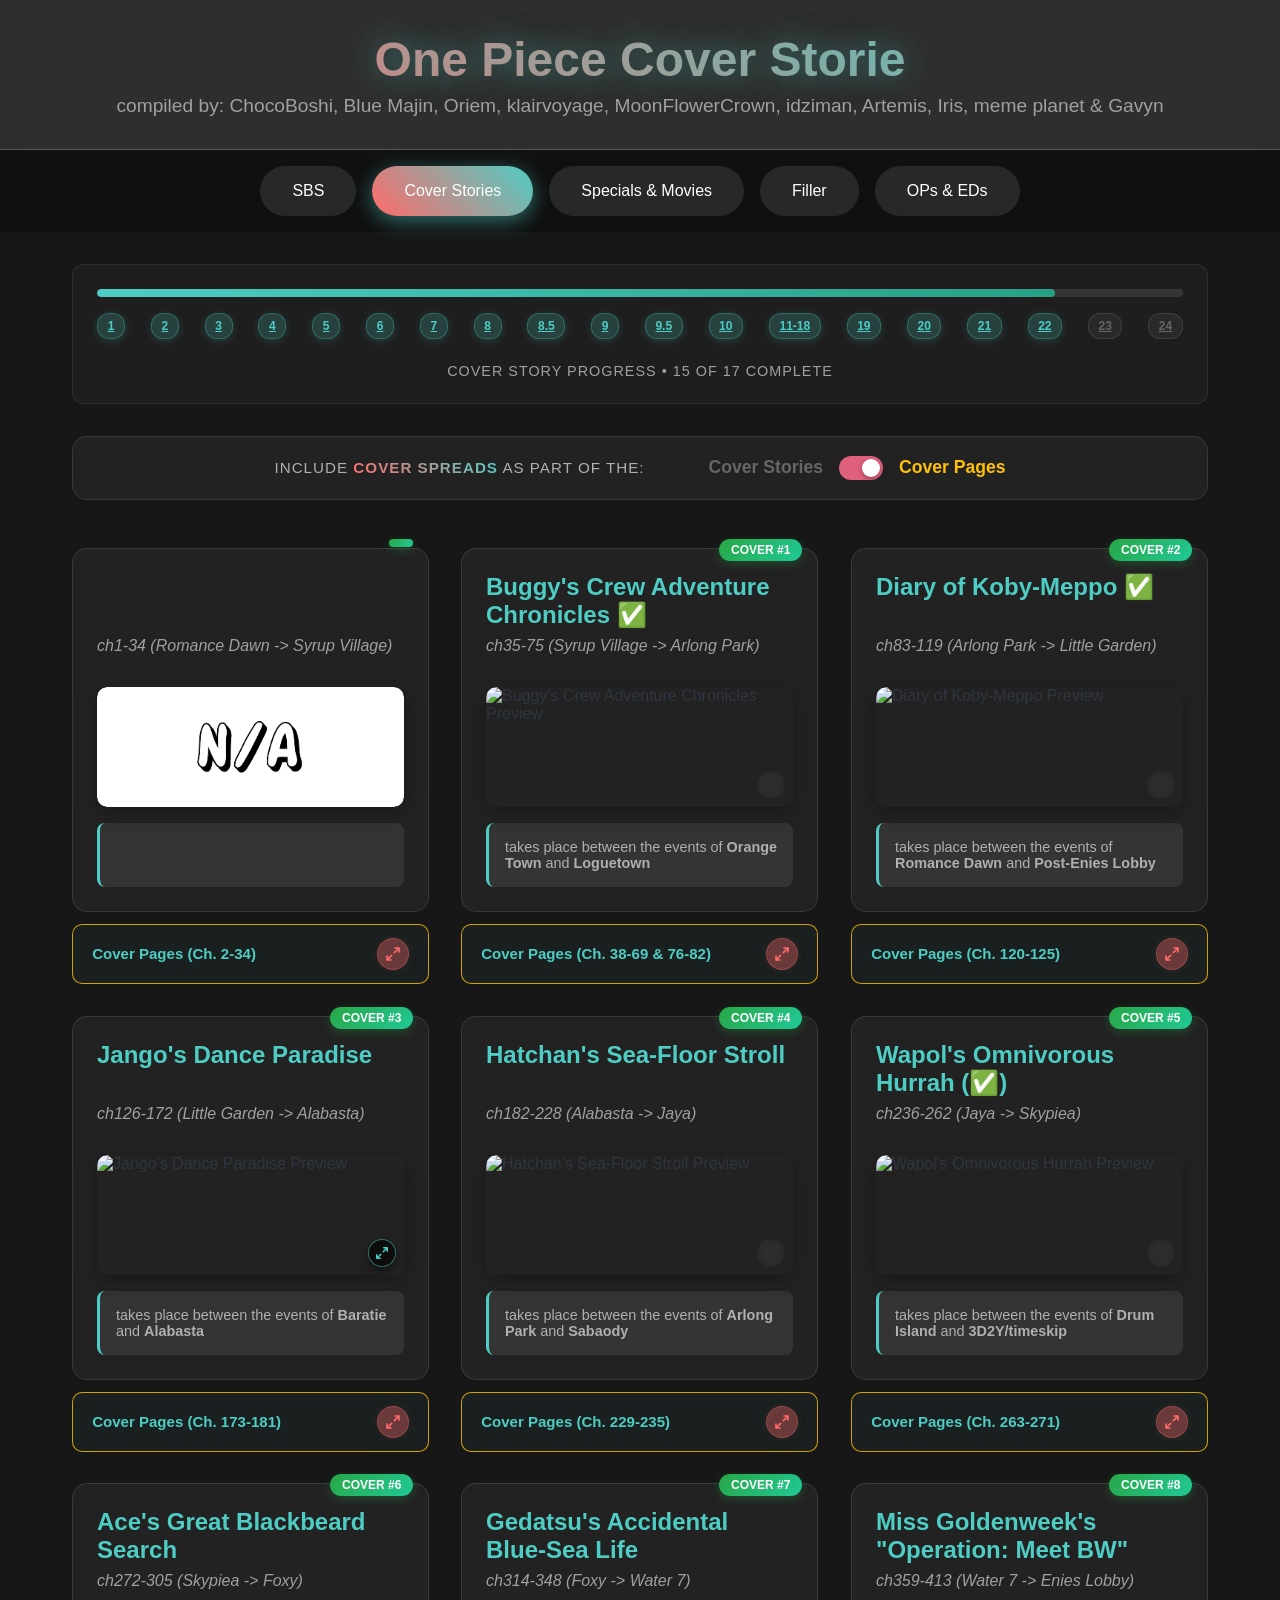
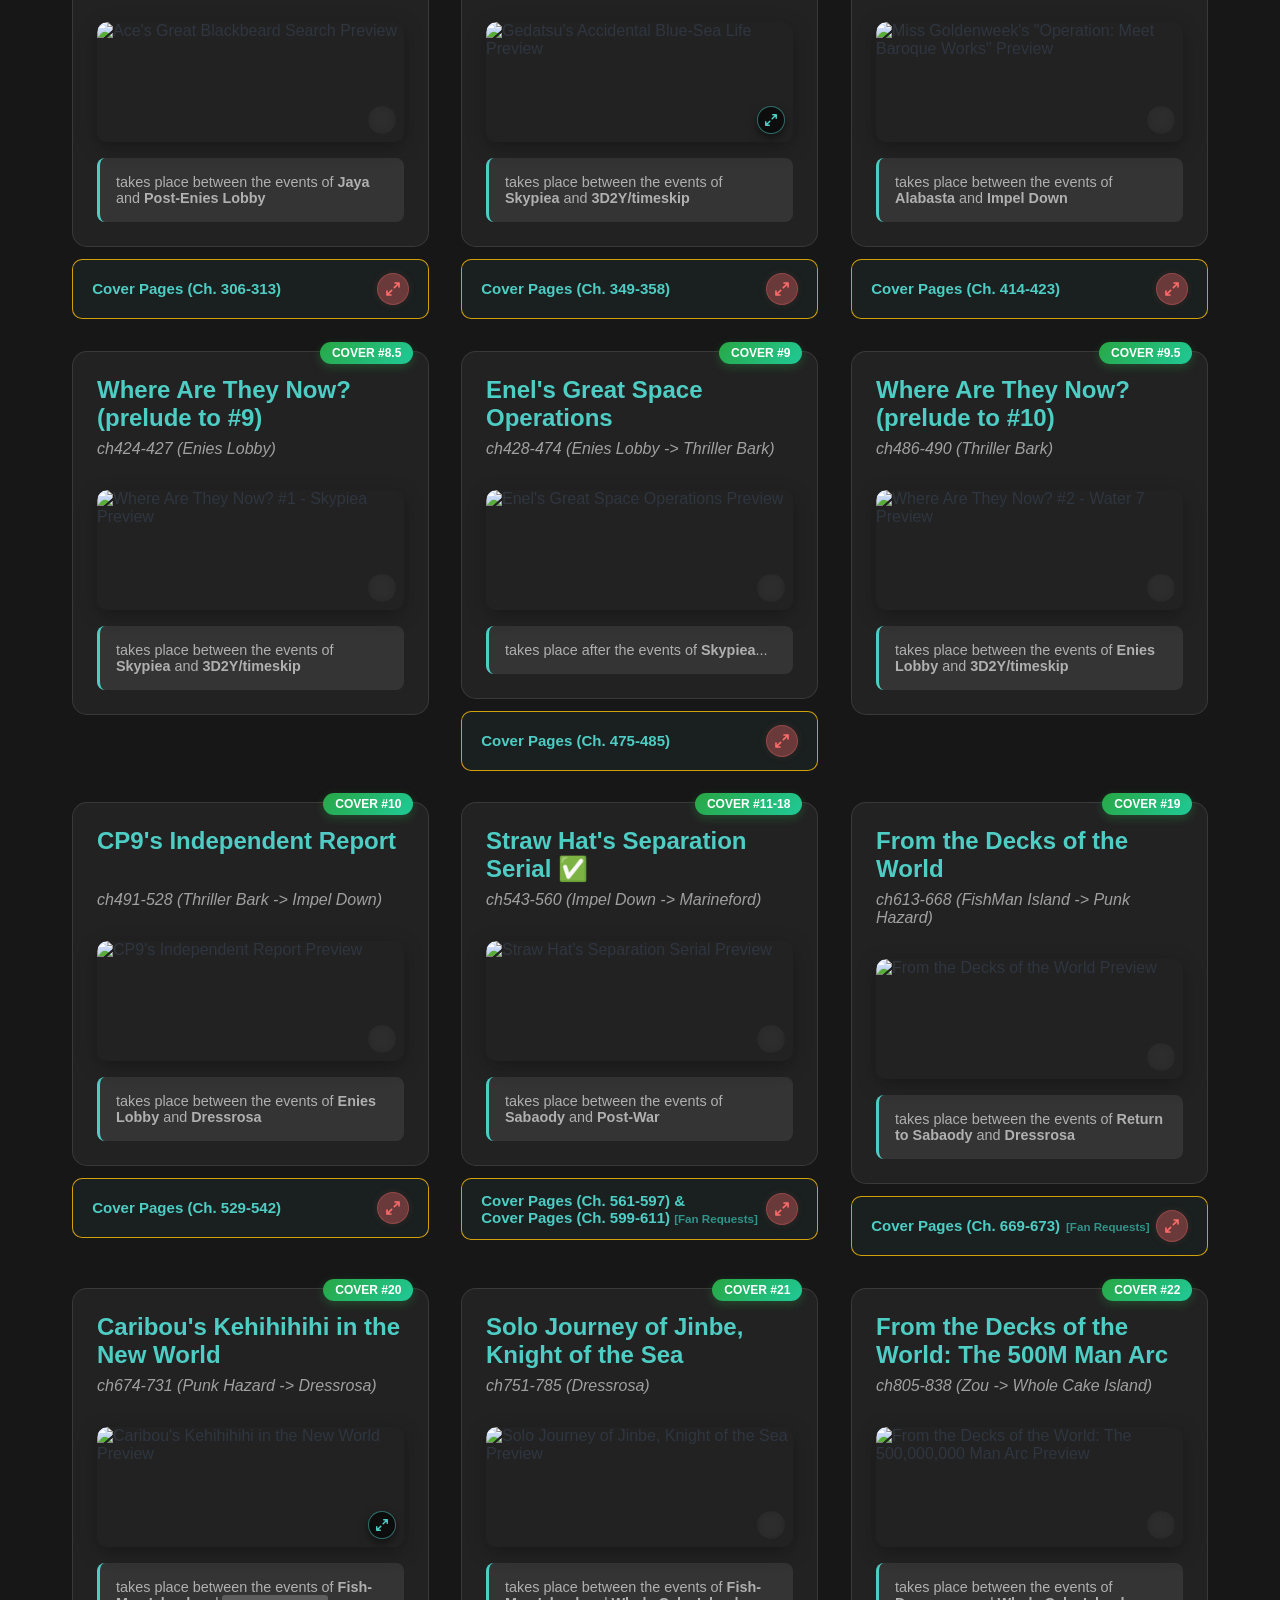
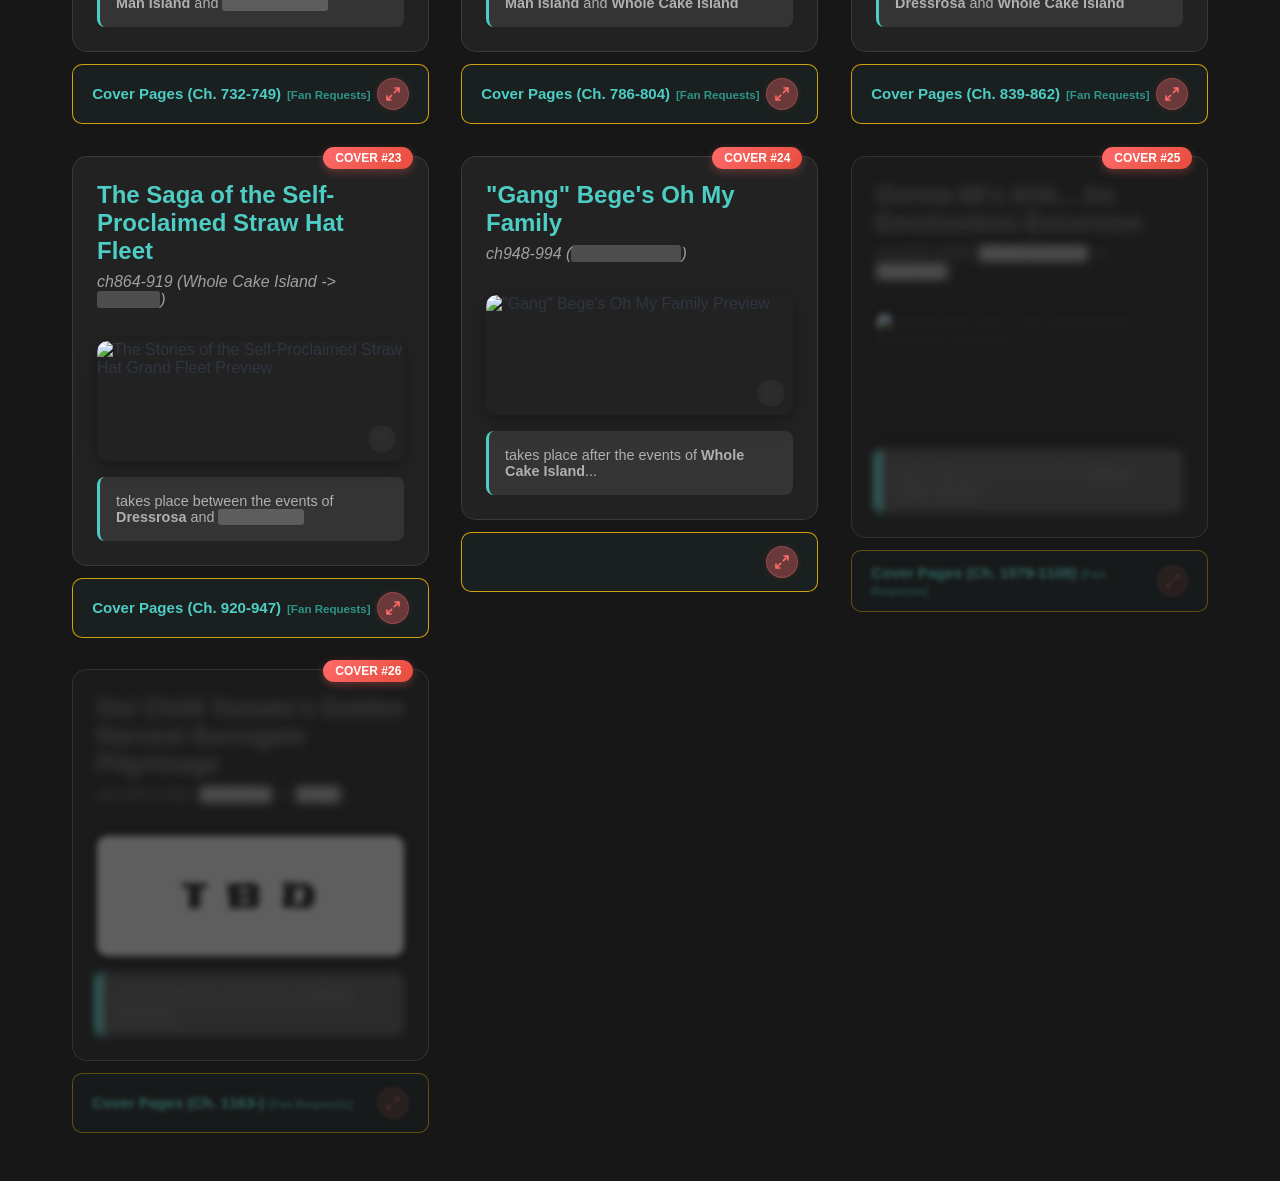
==== index.html @ 0e2d5124 "v1.0.7 - post-WCI" ====
<!DOCTYPE html>
<html lang="en">
    <head>
        <meta charset="UTF-8" />
        <meta name="viewport" content="width=device-width, initial-scale=1.0" />
        <title>BOLDcast One Piece Guide</title>

        <!-- Favicon -->
        <link rel="icon" href="Luffy.ico" />

        <!-- General Meta Tags -->
        <meta name="description" content="a comprehensive overview for all Cover Stories, Movies, Specials & Fillers — made by the community for BOLDcast" />

        <!-- Open Graph / Social Media Meta Tags -->
        <meta property="og:type" content="website" />
        <meta property="og:title" content="One Piece Cover Stories & Extra Content Guide" />
        <meta property="og:description" content="a comprehensive overview for all Cover Stories, Movies, Specials & Fillers — made by the community for BOLDcast" />
        <meta property="og:image" content="https://strawhatfiles.github.io/cover-stories/icon.jpg" />

        <!-- Twitter Card Meta Tags -->
        <meta name="twitter:card" content="summary" />
        <meta name="twitter:title" content="One Piece Cover Stories & Extra Content Guide" />
        <meta name="twitter:description" content="a comprehensive overview for all Cover Stories, Movies, Specials & Fillers — made by the community for BOLDcast" />
        <meta name="twitter:image" content="https://strawhatfiles.github.io/cover-stories/icon.jpg" />

        <!-- Preconnect to External Domains -->
        <link rel="preconnect" href="https://drive.google.com" />
        <link rel="preconnect" href="https://www.youtube-nocookie.com" />
        <link rel="preconnect" href="https://www.netflix.com" />

        <style>
            body {
                background-color: #000000e8; /* Prevents white flash */
                margin: 0;                   /* Prevents weird margin jumps */
            }
        </style>

        <!-- Version-Based Cache Busting -->
        <script>
            const SITE_VERSION = "1.0.7"; // Date.now().toString();

            // 1. Dynamically load the CSS
            const cssLink = document.createElement("link");
            cssLink.rel = "stylesheet";
            cssLink.href = `styles.css?v=${SITE_VERSION}`;
            document.head.appendChild(cssLink);

            // 2. Dynamically load Cover Story data
            const dataScript = document.createElement("script");
            dataScript.src = `coverStory.js?v=${SITE_VERSION}`;
            dataScript.defer = true;
            dataScript.async = false; // Forces in-order execution
            document.head.appendChild(dataScript);

            // 3. Dynamically load the JS
            const jsScript = document.createElement("script");
            jsScript.src = `main.js?v=${SITE_VERSION}`;
            jsScript.defer = true; // Wait until <body> is built
            jsScript.async = false; // Forces in-order execution
            document.head.appendChild(jsScript);
        </script>
    </head>

    <body>
        <div class="header">
            <h1>One Piece Cover Stories & Extra Content Guide</h1>
            <p class="subtitle">compiled by: ChocoBoshi, Blue Majin, Oriem, klairvoyage, MoonFlowerCrown, idziman, Artemis, Iris, meme planet & Gavyn</p>
        </div>

        <button id="scrollToggle" class="scroll-btn" aria-label="Scroll">
            <svg id="scrollIcon" xmlns="http://www.w3.org/2000/svg" width="24" height="24" fill="none" stroke="currentColor" stroke-width="2" stroke-linecap="round" stroke-linejoin="round" viewBox="0 0 24 24">
                <path d="m18 15-6-6-6 6" />
            </svg>
        </button>

        <div class="tab-container">
            <!-- <button class="tab" onclick="showTab('homepage')">Homepage</button> -->
            <button class="tab" onclick="showTab('sbs')">SBS</button>
            <button class="tab" onclick="showTab('cover-stories')">Cover Stories</button>
            <button class="tab" onclick="showTab('specials-movies')">Specials & Movies</button>
            <button class="tab" onclick="showTab('filler')">Filler</button>
            <button class="tab" onclick="showTab('ops-eds')">OPs & EDs</button>
        </div>

        <div class="content">
            <!-- Homepage Tab -->
            <div id="tab-display"></div>
            <!-- (Important) SBS Tab -->
            <!-- Cover Stories Tab -->
            <!-- Specials & Movies Tab -->
            <!-- Filler Tab -->
            <!-- OPs & EDs Tab -->
        </div>

        <div id="lightbox" class="lightbox">
            <span class="lightbox-close" onclick="closeLightbox()">&times;</span>
            <div id="gallery-ui" style="display: none;">
                <div class="color-toggle-wrapper">
                    <span class="color-toggle-label">COLORED</span>
                    <label class="switch">
                        <input type="checkbox" id="color-toggle-checkbox" checked onchange="toggleColorMode(event)">
                        <span class="slider"></span>
                    </label>
                </div>
                <span class="lightbox-nav left" onclick="navigateGallery(-1); event.stopPropagation();">&#10094;</span>
                <span class="lightbox-nav right" onclick="navigateGallery(1); event.stopPropagation();">&#10095;</span>
                <div id="lightbox-counter-wrapper" onclick="toggleCustomDropdown(event)">
                    <span id="lightbox-page-display"></span>
                    <div id="custom-page-dropdown"></div>
                </div>
            </div>
            <div class="lightbox-content" style="width: fit-content; height: fit-content; padding: 0; background: transparent; overflow: hidden; display: flex;">
                <div id="auto-censor-bar" style="display: none; position: absolute; top: 0; left: 0; width: 100%; height: 0; z-index: 10; backdrop-filter: blur(25px) brightness(0.7); -webkit-backdrop-filter: blur(25px) brightness(0.7); pointer-events: none; border-bottom: 1px solid rgba(255,255,255,0.1);"></div>
                <img id="lightbox-img" src="" alt="" style="display: block; max-width: 95vw; max-height: calc(100vh - 120px); width: auto; height: auto;" />
            </div>
        </div>
    </body>
</html>
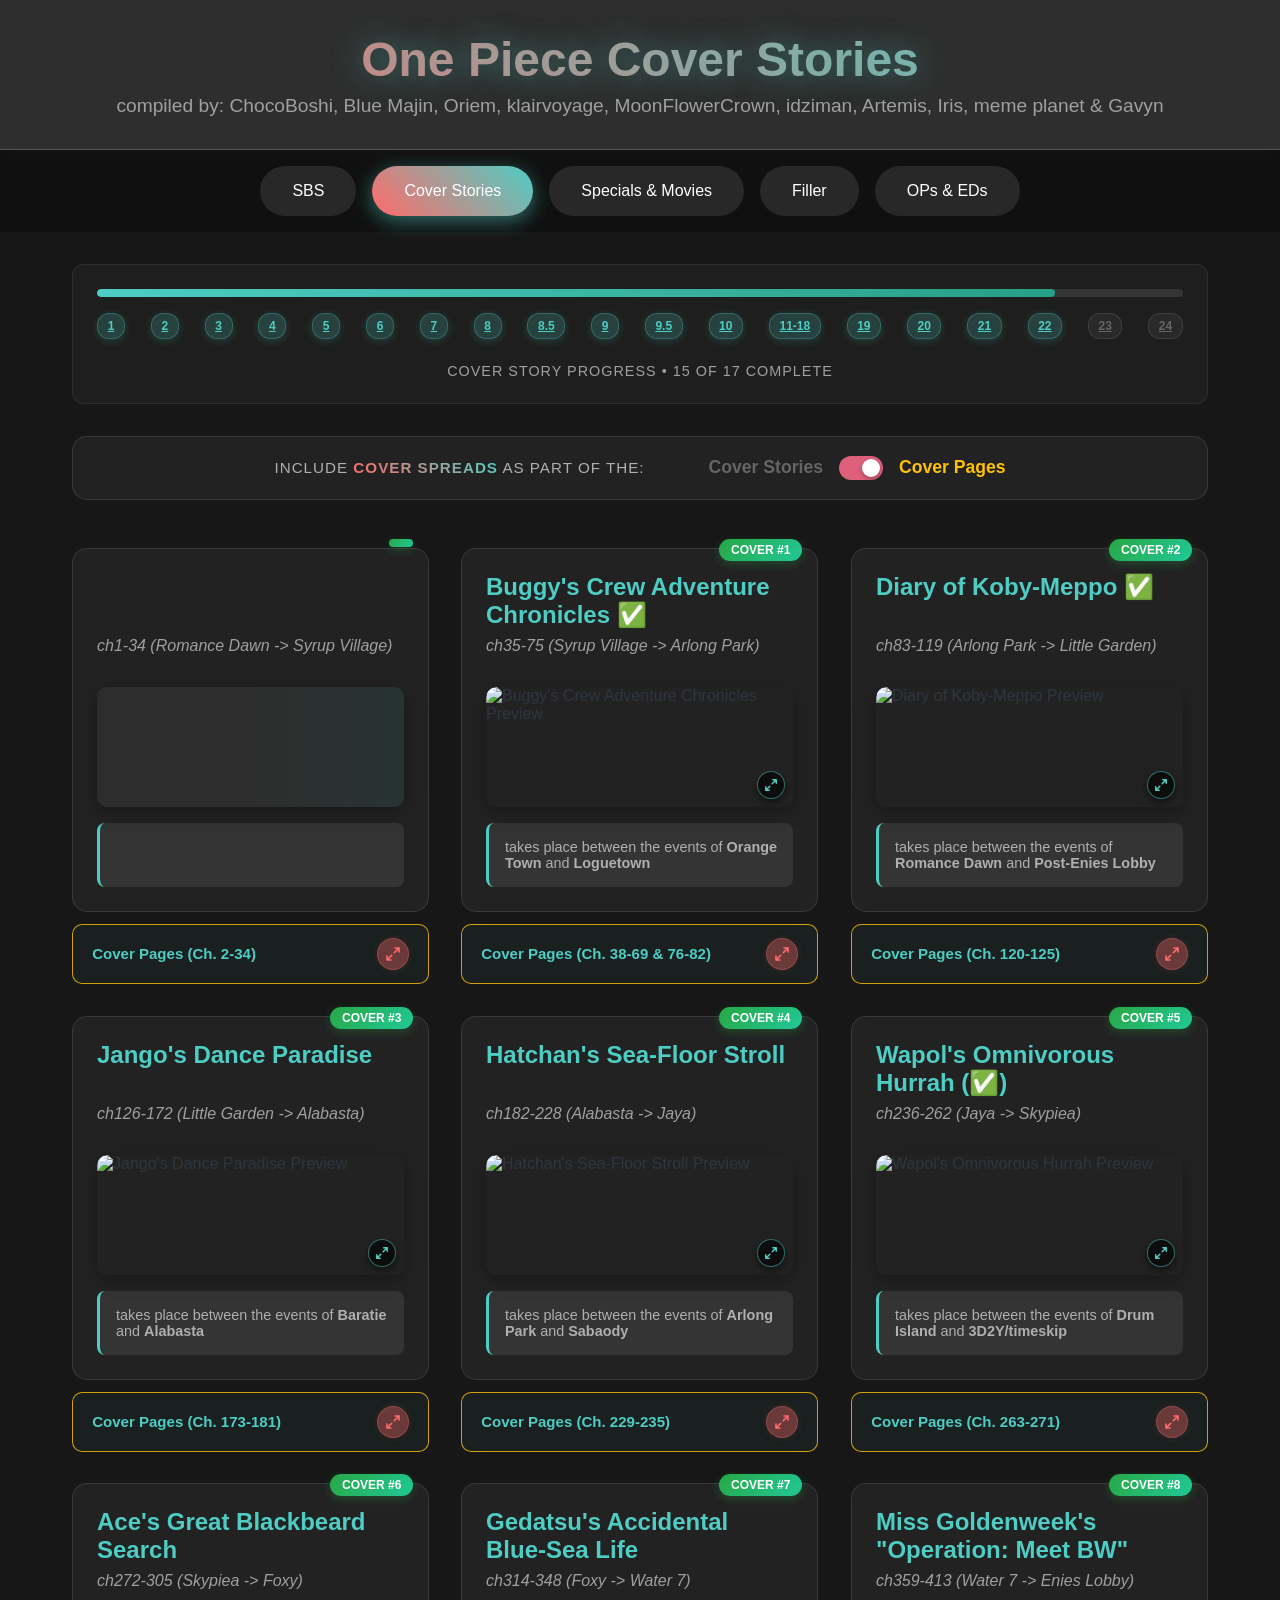
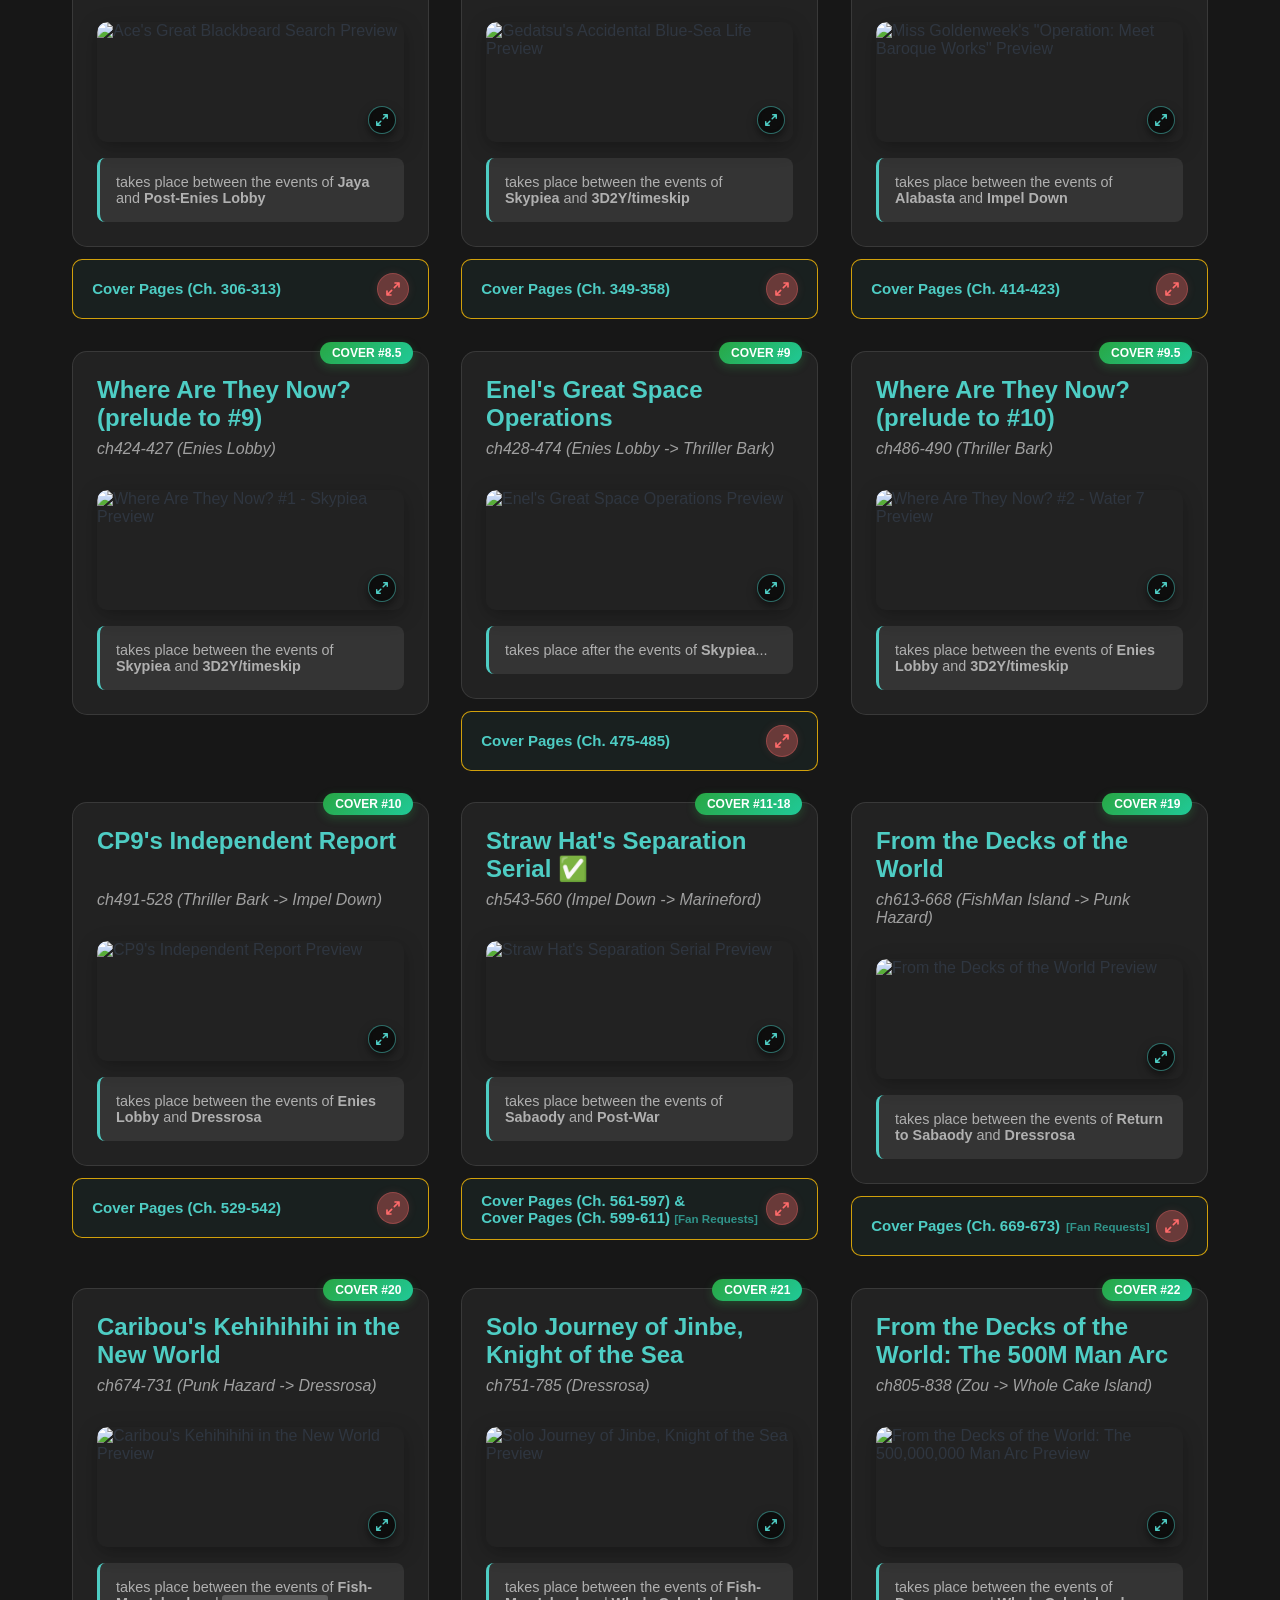
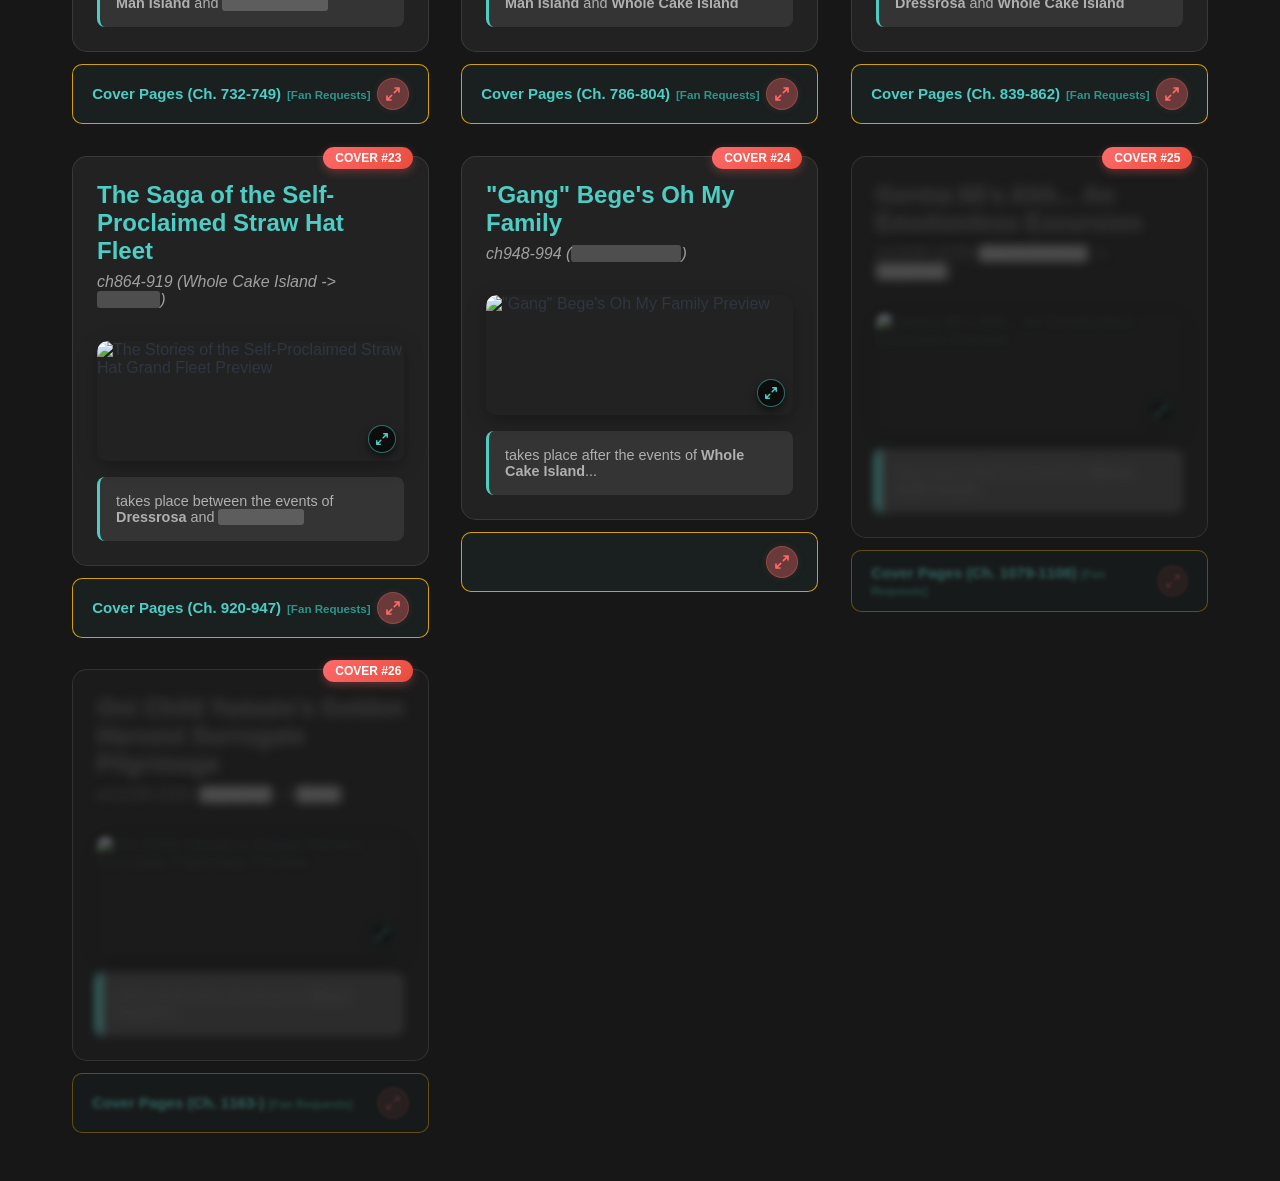
==== commit 7954f85a: "starting v1.0.8" ====
--- a/index.html
+++ b/index.html
@@ -28,36 +28,10 @@
         <link rel="preconnect" href="https://www.youtube-nocookie.com" />
         <link rel="preconnect" href="https://www.netflix.com" />
 
-        <style>
-            body {
-                background-color: #000000e8; /* Prevents white flash */
-                margin: 0;                   /* Prevents weird margin jumps */
-            }
-        </style>
-
-        <!-- Version-Based Cache Busting -->
+        <!-- Stylesheet + Version-Based Cache Busting -->
+        <link rel="stylesheet" href="styles.css?v=1.0.8">
         <script>
-            const SITE_VERSION = "1.0.7"; // Date.now().toString();
-
-            // 1. Dynamically load the CSS
-            const cssLink = document.createElement("link");
-            cssLink.rel = "stylesheet";
-            cssLink.href = `styles.css?v=${SITE_VERSION}`;
-            document.head.appendChild(cssLink);
-
-            // 2. Dynamically load Cover Story data
-            const dataScript = document.createElement("script");
-            dataScript.src = `coverStory.js?v=${SITE_VERSION}`;
-            dataScript.defer = true;
-            dataScript.async = false; // Forces in-order execution
-            document.head.appendChild(dataScript);
-
-            // 3. Dynamically load the JS
-            const jsScript = document.createElement("script");
-            jsScript.src = `main.js?v=${SITE_VERSION}`;
-            jsScript.defer = true; // Wait until <body> is built
-            jsScript.async = false; // Forces in-order execution
-            document.head.appendChild(jsScript);
+            const SITE_VERSION = "1.0.8";
         </script>
     </head>
 
@@ -91,6 +65,8 @@
             <!-- Filler Tab -->
             <!-- OPs & EDs Tab -->
         </div>
+
+        <script src="main.js"></script>
 
         <div id="lightbox" class="lightbox">
             <span class="lightbox-close" onclick="closeLightbox()">&times;</span>
@@ -104,15 +80,185 @@
                 </div>
                 <span class="lightbox-nav left" onclick="navigateGallery(-1); event.stopPropagation();">&#10094;</span>
                 <span class="lightbox-nav right" onclick="navigateGallery(1); event.stopPropagation();">&#10095;</span>
-                <div id="lightbox-counter-wrapper" onclick="toggleCustomDropdown(event)">
-                    <span id="lightbox-page-display"></span>
-                    <div id="custom-page-dropdown"></div>
-                </div>
+                <div id="lightbox-counter"></div>
             </div>
-            <div class="lightbox-content" style="width: fit-content; height: fit-content; padding: 0; background: transparent; overflow: hidden; display: flex;">
-                <div id="auto-censor-bar" style="display: none; position: absolute; top: 0; left: 0; width: 100%; height: 0; z-index: 10; backdrop-filter: blur(25px) brightness(0.7); -webkit-backdrop-filter: blur(25px) brightness(0.7); pointer-events: none; border-bottom: 1px solid rgba(255,255,255,0.1);"></div>
-                <img id="lightbox-img" src="" alt="" style="display: block; max-width: 95vw; max-height: calc(100vh - 120px); width: auto; height: auto;" />
-            </div>
-        </div>
+            <img class="lightbox-content" id="lightbox-img" src="" alt="" />
+        </div>
+
+        <script>
+            const coverStoryPDFs = [
+                { id: "pdf-1", path: "./Colored-Cover-Stories/01.pdf", driveUrl: "https://drive.google.com/file/d/1o1m-AOBmkYQnOCbGpgNqfuhypJw0LyFb/preview" },
+                { id: "pdf-2", path: "./Colored-Cover-Stories/02.pdf", driveUrl: "https://drive.google.com/file/d/1ZMN2h90f8dtrsGeeJaFlMQ2ilexzjGNZ/preview" },
+                { id: "pdf-3", path: "./Colored-Cover-Stories/03.pdf", driveUrl: "https://drive.google.com/file/d/1DGH137BYqBw8nk0Z7sSyo8o43ONz81Wf/preview" },
+                { id: "pdf-4", path: "./Colored-Cover-Stories/04.pdf", driveUrl: "https://drive.google.com/file/d/11NCJhE-fjhxVzkF76g8vK9cK9jElHMLU/preview" },
+                { id: "pdf-5", path: "./Colored-Cover-Stories/05.pdf", driveUrl: "https://drive.google.com/file/d/1jwst7A5x5-XdCp2uRMSV1Bzkcz3nyyZ5/preview" },
+                { id: "pdf-6", path: "./Colored-Cover-Stories/06.pdf", driveUrl: "https://drive.google.com/file/d/1RG7C-0-w66xkNGV-BBma9wKuDrTzuiKS/preview" },
+                { id: "pdf-7", path: "./Colored-Cover-Stories/07.pdf", driveUrl: "https://drive.google.com/file/d/1srYxhyx1WsHqzaXHAFr041A4qgVaqKxn/preview" },
+                { id: "pdf-8", path: "./Colored-Cover-Stories/08.pdf", driveUrl: "https://drive.google.com/file/d/1E_rMKM3q0fsiRZSzUuJVHyC1WSlKXEdr/preview" },
+                { id: "pdf-9", path: "./Colored-Cover-Stories/08_09.pdf", driveUrl: "https://drive.google.com/file/d/19viS9LFusX5zEy9aQWb2VPpnx7WwO5f5/preview" },
+                { id: "pdf-10", path: "./Colored-Cover-Stories/09.pdf", driveUrl: "https://drive.google.com/file/d/14SoE08itCyfZoR01u17wuy5ropLGx4r4/preview" },
+                { id: "pdf-11", path: "./Colored-Cover-Stories/09_10.pdf", driveUrl: "https://drive.google.com/file/d/1VicvvI0x5VAL8YXFdw8Hw2lQxrdKKQ9m/preview" },
+                { id: "pdf-12", path: "./Colored-Cover-Stories/10.pdf", driveUrl: "https://drive.google.com/file/d/1Rji2KO-IFmOMCGX0WXpyeOt3awqvIsGR/preview" },
+                { id: "pdf-13", path: "./Colored-Cover-Stories/11-18.pdf", driveUrl: "https://drive.google.com/file/d/18CFV8ayme9D-Y0Dzv39N1T2635MDXdE-/preview" },
+                { id: "pdf-14", path: "./Colored-Cover-Stories/19.pdf", driveUrl: "https://drive.google.com/file/d/1MnJwXPs_R6H_UXeOQtGWXPSOWeZcsOCk/preview" },
+                { id: "pdf-15", path: "./Colored-Cover-Stories/20_(with_Color_Spreads).pdf", driveUrl: "https://drive.google.com/file/d/1yTHdvkemkvoOL5fVcUxLdjmyVq5qTlKq/preview" },
+                { id: "pdf-16", path: "./Colored-Cover-Stories/21_(with_Color_Spreads).pdf", driveUrl: "https://drive.google.com/file/d/1hUrvjyntwwSoI1Q0sMNgqn-s5NbhQaEj/preview" },
+                { id: "pdf-17", path: "./Colored-Cover-Stories/22_(with_Color_Spreads).pdf", driveUrl: "https://drive.google.com/file/d/1UR2mF2LrGL8dqZmGevwc4ECGZD2kDIGi/preview" },
+                { id: "pdf-18", path: "./Colored-Cover-Stories/23.pdf", driveUrl: "https://drive.google.com/file/d/yo/preview" },
+                { id: "pdf-19", path: "./Colored-Cover-Stories/24.pdf", driveUrl: "https://drive.google.com/file/d/yo/preview" },
+                { id: "pdf-20", path: "./Colored-Cover-Stories/25.pdf", driveUrl: "https://drive.google.com/file/d/yo/preview" },
+                { id: "pdf-21", path: "./Colored-Cover-Stories/26.pdf", driveUrl: "https://drive.google.com/file/d/yo/preview" }
+            ];
+
+            const coverStoryGalleries = [
+                {
+                    id: "pdf-1",
+                    title: "Buggy's Crew Adventure Chronicles",
+                    folder: "./Colored-Cover-Stories/01/",
+                    thumbnail: "cover.png",
+                    pageCount: 30
+                },
+                {
+                    id: "pdf-2",
+                    title: "Diary of Koby-Meppo",
+                    folder: "./Colored-Cover-Stories/02/",
+                    thumbnail: "cover.png",
+                    pageCount: 30
+                },
+                {
+                    id: "pdf-3",
+                    title: "Jango's Dance Paradise",
+                    folder: "./Colored-Cover-Stories/03/",
+                    thumbnail: "cover.png",
+                    pageCount: 38
+                },
+                {
+                    id: "pdf-4",
+                    title: "Hatchan's Sea-Floor Stroll",
+                    folder: "./Colored-Cover-Stories/04/",
+                    thumbnail: "cover.png",
+                    pageCount: 41
+                },
+                {
+                    id: "pdf-5",
+                    title: "Wapol's Omnivorous Hurrah",
+                    folder: "./Colored-Cover-Stories/05/",
+                    thumbnail: "cover.png",
+                    pageCount: 24
+                },
+                {
+                    id: "pdf-6",
+                    title: "Ace's Great Blackbeard Search",
+                    folder: "./Colored-Cover-Stories/06/",
+                    thumbnail: "cover.png",
+                    pageCount: 29
+                },
+                {
+                    id: "pdf-7",
+                    title: "Gedatsu's Accidental Blue-Sea Life",
+                    folder: "./Colored-Cover-Stories/07/",
+                    thumbnail: "cover.png",
+                    pageCount: 31
+                },
+                {
+                    id: "pdf-8",
+                    title: "Miss Goldenweek's \"Operation: Meet Baroque Works\"",
+                    folder: "./Colored-Cover-Stories/08/",
+                    thumbnail: "cover.png",
+                    pageCount: 43
+                },
+                {
+                    id: "pdf-9",
+                    title: "Where Are They Now? #1 - Skypiea",
+                    folder: "./Colored-Cover-Stories/08_09/",
+                    thumbnail: "cover.png",
+                    pageCount: 3
+                },
+                {
+                    id: "pdf-10",
+                    title: "Enel's Great Space Operations",
+                    folder: "./Colored-Cover-Stories/09/",
+                    thumbnail: "cover.png",
+                    pageCount: 39
+                },
+                {
+                    id: "pdf-11",
+                    title: "Where Are They Now? #2 - Water 7",
+                    folder: "./Colored-Cover-Stories/09_10/",
+                    thumbnail: "cover.png",
+                    pageCount: 5
+                },
+                {
+                    id: "pdf-12",
+                    title: "CP9's Independent Report",
+                    folder: "./Colored-Cover-Stories/10/",
+                    thumbnail: "cover.png",
+                    pageCount: 33
+                },
+                {
+                    id: "pdf-13",
+                    title: "Straw Hat's Separation Serial",
+                    folder: "./Colored-Cover-Stories/11-18/",
+                    thumbnail: "cover.png",
+                    pageCount: 16
+                },
+                {
+                    id: "pdf-14",
+                    title: "From the Decks of the World",
+                    folder: "./Colored-Cover-Stories/19/",
+                    thumbnail: "cover.png",
+                    pageCount: 51
+                },
+                {
+                    id: "pdf-15", // includes Color Spreads
+                    title: "Caribou's Kehihihihi in the New World",
+                    folder: "./Colored-Cover-Stories/20/",
+                    thumbnail: "cover.png",
+                    pageCount: 60 // not including 1 Film #12 (Z) color spread
+                },
+                {
+                    id: "pdf-16", // includes Color Spreads
+                    title: "Solo Journey of Jinbe, Knight of the Sea",
+                    folder: "./Colored-Cover-Stories/21/",
+                    thumbnail: "cover.png",
+                    pageCount: 35
+                },
+                {
+                    id: "pdf-17", // includes Color Spreads
+                    title: "From the Decks of the World: The 500,000,000 Man Arc",
+                    folder: "./Colored-Cover-Stories/22/",
+                    thumbnail: "cover.png",
+                    pageCount: 33 // not including 2 Film #13 (Gold) color spreads
+                },
+                {
+                    id: "pdf-18",
+                    title: "The Stories of the Self-Proclaimed Straw Hat Grand Fleet",
+                    folder: "./Colored-Cover-Stories/23/",
+                    thumbnail: "cover.png",
+                    pageCount: 1
+                },
+                {
+                    id: "pdf-19",
+                    title: "\"Gang\" Bege's Oh My Family",
+                    folder: "./Colored-Cover-Stories/24/",
+                    thumbnail: "cover.png",
+                    pageCount: 1
+                },
+                {
+                    id: "pdf-20",
+                    title: "Germa 66's Ahh... An Emotionless Excursion",
+                    folder: "./Colored-Cover-Stories/25/",
+                    thumbnail: "cover.png",
+                    pageCount: 1
+                },
+                {
+                    id: "pdf-21",
+                    title: "Oni Child Yamato's Golden Harvest Surrogate Pilgrimage",
+                    folder: "./Colored-Cover-Stories/26/",
+                    thumbnail: "cover.png",
+                    pageCount: 1
+                },
+            ];
+        </script>
     </body>
 </html>
--- a/styles.css
+++ b/styles.css
@@ -0,0 +1,2395 @@
+* {
+    margin: 0;
+    padding: 0;
+    box-sizing: border-box;
+}
+
+body {
+    font-family: 'Segoe UI', sans-serif;
+    background-color: #000000e8;
+    color: #2f3640;
+    transition: background 0.3s ease, color 0.3s ease;
+}
+
+.header {
+    background: rgba(255, 255, 255, 0.1);
+    backdrop-filter: blur(10px);
+    padding: 2rem;
+    text-align: center;
+    border-bottom: 1px solid rgba(255, 255, 255, 0.2);
+    animation: slideDown 0.5s ease-out;
+}
+
+@keyframes slideDown {
+    from {
+        transform: translateY(-100%);
+        opacity: 0;
+    }
+    to {
+        transform: translateY(0);
+        opacity: 1;
+    }
+}
+
+h1 {
+    font-size: 3rem;
+    margin-bottom: 0.5rem;
+    background: linear-gradient(45deg, #ff6b6b, #4ecdc4);
+    -webkit-background-clip: text;
+    -webkit-text-fill-color: transparent;
+    background-clip: text;
+    text-shadow: 0 0 30px rgba(78, 205, 196, 0.5);
+    animation: glow 3s ease-in-out infinite alternate;
+}
+
+@keyframes glow {
+    from {
+        text-shadow: 0 0 30px rgba(78, 205, 196, 0.5);
+    }
+    to {
+        text-shadow: 0 0 40px rgba(255, 107, 107, 0.6), 0 0 50px rgba(78, 205, 196, 0.4);
+    }
+}
+
+.subtitle {
+    font-size: 1.2rem;
+    color: #a0a0a0;
+}
+
+.tab-container {
+    display: flex;
+    justify-content: center;
+    flex-wrap: wrap;
+    background: rgba(0, 0, 0, 0.3);
+    padding: 1rem;
+    position: sticky;
+    top: 0;
+    z-index: 100;
+    backdrop-filter: blur(10px);
+    transition: all 0.3s ease;
+    min-height: auto;
+}
+
+.tab-container.scrolled {
+    justify-content: center;
+    padding: 0.75rem 1rem;
+}
+
+.tab-container.scrolled .tab:not(.active) {
+    opacity: 0;
+    transform: scale(0.8);
+    pointer-events: none;
+    width: 0;
+    min-width: 0;
+    padding: 0;
+    margin: 0;
+    overflow: hidden;
+    flex: 0 0 0;
+    transition: all 0.3s ease;
+}
+
+.tab-container.scrolled .tab.active {
+    margin: 0 auto;
+}
+
+.tab {
+    padding: 1rem 2rem;
+    margin: 0 0.5rem;
+    background: rgba(255, 255, 255, 0.1);
+    border: none;
+    border-radius: 30px;
+    color: #fff;
+    cursor: pointer;
+    transition: all 0.3s ease, opacity 0.3s ease, transform 0.3s ease;
+    font-size: 1rem;
+    font-weight: 500;
+    position: relative;
+    overflow: hidden;
+    white-space: nowrap;
+    min-width: fit-content;
+    flex: 0 1 auto;
+}
+
+.tab::before {
+    content: '';
+    position: absolute;
+    top: 0;
+    left: 0;
+    width: 100%;
+    height: 100%;
+    background: linear-gradient(90deg, transparent, rgba(255, 255, 255, 0.3), transparent);
+
+    transform: translateX(-100%);
+    transition: transform 0.5s ease;
+
+    pointer-events: none;
+}
+
+.tab:hover::before {
+    transform: translateX(100%);
+}
+
+.tab:hover {
+    transform: translateY(-2px);
+    box-shadow: 0 5px 20px rgba(78, 205, 196, 0.3);
+}
+
+.tab.active {
+    background: linear-gradient(45deg, #ff6b6b, #4ecdc4);
+    box-shadow: 0 5px 20px rgba(78, 205, 196, 0.5);
+}
+
+@media (max-width: 768px) {
+    .tab-container {
+        padding: 0.75rem;
+        gap: 0.375rem;
+    }
+
+    .tab {
+        padding: 0.625rem 1rem;
+        font-size: 0.8rem;
+        flex: 1 1 calc(50% - 0.1875rem);
+        min-width: 120px;
+        text-align: center;
+    }
+}
+
+@media (max-width: 480px) {
+    .tab {
+        flex: 1 1 calc(50% - 0.25rem);
+        margin: 0;
+        min-width: 120px;
+    }
+
+    .tab-container {
+        flex-direction: row;
+        flex-wrap: wrap;
+        justify-content: center;
+        gap: 0.5rem;
+    }
+}
+
+.content {
+    max-width: 1200px;
+    margin: 2rem auto;
+    padding: 0 2rem;
+    animation: fadeIn 0.5s ease-out;
+}
+
+@keyframes fadeIn {
+    from {
+        opacity: 0;
+        transform: translateY(20px);
+    }
+    to {
+        opacity: 1;
+        transform: translateY(0);
+    }
+}
+
+.tab-content {
+    display: none;
+}
+
+.tab-content.active {
+    display: block;
+}
+
+.cover-story {
+    background: rgba(255, 255, 255, 0.05);
+    border-radius: 15px;
+    padding: 1.5rem;
+    margin-bottom: 2rem;
+    border: 1px solid rgba(255, 255, 255, 0.1);
+    transition: all 0.3s ease;
+    position: relative;
+}
+
+.cover-story::before {
+    content: '';
+    position: absolute;
+    bottom: 0;
+    left: 0;
+    right: 0;
+    width: 0;
+    height: 2px;
+    background: linear-gradient(90deg, #4ecdc4, #ff6b6b);
+    transition: width 0.8s ease;
+    z-index: 1;
+    border-radius: 1px;
+}
+
+.cover-story:hover::before {
+    width: 100%;
+}
+
+.cover-story::after {
+    content: attr(data-number);
+    position: absolute;
+    top: -10px;
+    right: 15px;
+    background: linear-gradient(135deg, #ff6b6b, #e74c3c);
+    color: white;
+    font-size: 0.75rem;
+    font-weight: 700;
+    padding: 0.25rem 0.75rem;
+    border-radius: 20px;
+    box-shadow: 0 3px 10px rgba(255, 107, 107, 0.3);
+}
+
+.cover-story.completed::after {
+    background: linear-gradient(135deg, #28a745, #20c997);
+    box-shadow: 0 3px 10px rgba(40, 167, 69, 0.3);
+}
+
+.cover-story.deactivated {
+    opacity: 0.4;
+    background: rgba(255, 255, 255, 0.02);
+    pointer-events: none;
+}
+
+.cover-story.deactivated .cover-story-content h3,
+.cover-story.deactivated .cover-story-content p,
+.cover-story.deactivated .info-box {
+    color: #333;
+    filter: blur(5px);
+    user-select: none;
+    text-shadow: 0 0 8px rgba(255, 255, 255, 0.1);
+}
+
+.cover-story.deactivated .chapters {
+    filter: blur(6px);
+    color: #222;
+}
+
+.cover-story.deactivated .pdf-container,
+.cover-story.deactivated .pdf-placeholder {
+    filter: blur(3px);
+    opacity: 0.3;
+}
+
+.cover-stories-grid {
+    display: grid;
+    grid-template-columns: repeat(auto-fit, minmax(320px, 1fr));
+    gap: 2rem;
+    padding: 1rem 0;
+}
+
+.cover-stories-grid .cover-story {
+    --item-index: 0; /* (unnecessary) fallback */
+    display: flex;
+    flex-direction: column;
+    transform: translateY(0);
+    opacity: 1;
+    transition: all 0.4s cubic-bezier(0.25, 0.46, 0.45, 0.94);
+    animation: slideInUp 0.6s ease-out forwards;
+    animation-delay: calc(var(--item-index, 0) * 0.1s);
+}
+
+@keyframes slideInUp {
+    from {
+        opacity: 0;
+        transform: translateY(30px) scale(0.95);
+    }
+    to {
+        opacity: 1;
+        transform: translateY(0) scale(1);
+    }
+}
+
+.cover-story:hover {
+    transform: translateY(-8px) scale(1.02);
+    box-shadow: 0 20px 40px rgba(78, 205, 196, 0.25),
+                0 10px 20px rgba(255, 107, 107, 0.1);
+    border-color: rgba(78, 205, 196, 0.4);
+    background: rgba(255, 255, 255, 0.08);
+}
+
+.cover-story:hover .cover-story-content h3 {
+    color: #ff6b6b;
+    text-shadow: 0 0 10px rgba(255, 107, 107, 0.3);
+}
+
+.cover-story h3 {
+    color: #4ecdc4;
+    margin-bottom: 0.5rem;
+    font-size: 1.5rem;
+}
+
+.cover-story-content {
+    flex-grow: 1;
+    display: flex;
+    flex-direction: column;
+}
+
+.chapters {
+    color: #a0a0a0;
+    margin-bottom: 1rem;
+    font-style: italic;
+}
+
+.pdf-container {
+    margin: 1rem 0;
+    border-radius: 10px;
+    overflow: hidden;
+    box-shadow: 0 5px 20px rgba(0, 0, 0, 0.3);
+    height: 120px;
+    flex-shrink: 0;
+}
+
+.pdf-container iframe {
+    width: 100%;
+    height: 100%;
+    border: none;
+}
+
+.pdf-container:empty {
+    background: linear-gradient(90deg, rgba(255, 255, 255, 0.05) 25%, rgba(78, 205, 196, 0.1) 50%, rgba(255, 255, 255, 0.05) 75%);
+    background-size: 200% 100%;
+    animation: shimmerLoad 2s infinite;
+}
+
+@keyframes shimmerLoad {
+    0% { background-position: -200% 0; }
+    100% { background-position: 200% 0; }
+}
+
+.pdf-placeholder {
+    background: rgba(255, 255, 255, 0.1);
+    border: 2px dashed rgba(255, 255, 255, 0.3);
+    border-radius: 10px;
+    display: flex;
+    align-items: center;
+    justify-content: center;
+    height: 120px;
+    cursor: pointer;
+    transition: all 0.3s ease;
+    position: relative;
+    overflow: hidden;
+}
+
+.pdf-placeholder::before {
+    content: '';
+    position: absolute;
+    top: 0;
+    left: -100%;
+    width: 100%;
+    height: 100%;
+    background: linear-gradient(90deg, transparent, rgba(78, 205, 196, 0.1), transparent);
+    animation: shimmer 2s infinite;
+}
+
+@keyframes shimmer {
+    0% {
+        left: -100%;
+    }
+    100% {
+        left: 100%;
+    }
+}
+
+.pdf-placeholder:hover {
+    background: rgba(255, 255, 255, 0.15);
+    border-color: rgba(78, 205, 196, 0.5);
+}
+
+.load-button {
+    display: flex;
+    flex-direction: column;
+    align-items: center;
+    gap: 1rem;
+    color: #4ecdc4;
+    font-size: 1.1rem;
+    font-weight: 500;
+}
+
+.load-button svg {
+    opacity: 0.8;
+}
+
+.pdf-placeholder:hover .load-button {
+    color: #ff6b6b;
+    transform: scale(1.1) translateY(-2px);
+}
+
+.pdf-placeholder:hover .load-button svg {
+    animation: pulse 1.5s ease-in-out infinite;
+}
+
+@keyframes pulse {
+    0%,
+    100% {
+        transform: scale(1);
+    }
+    50% {
+        transform: scale(1.1);
+    }
+}
+
+.info-box {
+    background: rgba(255, 255, 255, 0.08);
+    border-radius: 8px;
+    padding: 1rem;
+    margin-top: auto;
+    font-size: 0.9rem;
+    color: #b0b0b0;
+    border-left: 3px solid #4ecdc4;
+    flex-shrink: 0;
+}
+
+.spoiler {
+    background: rgba(255, 255, 255, 0.2);
+    color: transparent;
+    border-radius: 3px;
+    padding: 0 4px;
+    cursor: pointer;
+    transition: all 0.3s ease;
+    user-select: none;
+}
+
+.spoiler.revealed {
+    background: rgba(78, 205, 196, 0.2);
+    color: #4ecdc4;
+}
+
+.spoiler:hover {
+    background: rgba(255, 255, 255, 0.3);
+}
+
+.btn {
+    padding: 0.75rem 1.5rem;
+    background: linear-gradient(45deg, #ff6b6b, #4ecdc4);
+    border: none;
+    border-radius: 25px;
+    color: #fff;
+    cursor: pointer;
+    transition: all 0.3s ease;
+    font-weight: 500;
+    text-decoration: none;
+    display: inline-block;
+}
+
+.btn:hover {
+    transform: scale(1.05);
+    box-shadow: 0 5px 20px rgba(78, 205, 196, 0.4);
+}
+
+.btn-secondary {
+    background: rgba(255, 255, 255, 0.1);
+    border: 1px solid rgba(255, 255, 255, 0.3);
+}
+
+.btn-secondary:hover {
+    background: rgba(255, 255, 255, 0.2);
+}
+
+.content-item {
+    background: rgba(255, 255, 255, 0.05);
+    border-radius: 10px;
+    padding: 1.5rem;
+    margin-bottom: 1.5rem;
+    border: 1px solid rgba(255, 255, 255, 0.1);
+    transition: all 0.3s ease;
+}
+
+.content-item:hover {
+    transform: translateX(10px);
+    border-color: rgba(78, 205, 196, 0.3);
+    box-shadow: -5px 0 20px rgba(78, 205, 196, 0.2);
+}
+
+.content-item h4 {
+    color: #ff6b6b;
+    margin-bottom: 0.5rem;
+}
+
+.content-item p {
+    color: #d0d0d0;
+    line-height: 1.6;
+}
+
+.episodes {
+    color: #4ecdc4;
+    font-weight: 500;
+    margin-top: 0.5rem;
+}
+
+.special-link {
+    color: #4ecdc4;
+    text-decoration: none;
+    transition: all 0.3s ease;
+    display: inline-block;
+}
+
+.special-link:hover {
+    color: #ff6b6b;
+    transform: translateX(5px);
+}
+
+@media (max-width: 768px) {
+    h1 {
+        font-size: 2rem;
+    }
+
+    .tab {
+        padding: 0.75rem 1rem;
+        font-size: 0.9rem;
+    }
+
+    .cover-story {
+        padding: 1.5rem;
+    }
+}
+@media (max-width: 1200px) {
+    .cover-stories-grid {
+        grid-template-columns: repeat(auto-fit, minmax(280px, 1fr));
+        gap: 1.5rem;
+    }
+}
+
+@media (max-width: 768px) {
+    .cover-stories-grid {
+        grid-template-columns: 1fr;
+        gap: 1.5rem;
+        padding: 0.5rem 0;
+    }
+
+    .cover-story {
+        padding: 1.25rem;
+        margin-bottom: 0;
+    }
+
+    .pdf-container,
+    .pdf-placeholder {
+        height: 100px;
+    }
+
+    .pdf-container object {
+        width: 100% !important;
+        margin-left: 0 !important;
+        transform: scale(1);
+        transform-origin: top left;
+    }
+}
+
+@media (max-width: 480px) {
+    .pdf-container object {
+        transform: scale(1);
+    }
+}
+
+.scroll-btn {
+    position: fixed;
+    bottom: 2rem;
+    right: 2rem;
+    width: 50px;
+    height: 50px;
+    padding: 0;
+    border-radius: 50%;
+
+    background: rgba(30, 30, 30, 0.7);
+    backdrop-filter: blur(8px);
+    -webkit-backdrop-filter: blur(8px);
+    border: 1px solid rgba(78, 205, 196, 0.3);
+    color: #4ecdc4;
+
+    display: none;
+    align-items: center;
+    justify-content: center;
+
+    cursor: pointer;
+    z-index: 1000;
+    box-shadow: 0 4px 15px rgba(0, 0, 0, 0.3);
+    transition: all 0.3s cubic-bezier(0.4, 0, 0.2, 1);
+}
+
+.scroll-btn:hover {
+    background: rgba(40, 40, 40, 0.9);
+    border-color: #4ecdc4;
+    transform: translateY(-5px);
+    box-shadow: 0 8px 20px rgba(78, 205, 196, 0.2);
+}
+
+.scroll-btn:active {
+    transform: translateY(0);
+    box-shadow: 0 2px 8px rgba(0, 0, 0, 0.4);
+}
+
+.scroll-btn svg {
+    pointer-events: none;
+    transition: transform 0.3s ease;
+}
+
+.scroll-btn:hover svg {
+    animation: bounce 0.6s ease infinite;
+}
+
+@keyframes bounce {
+    0%,
+    100% {
+        transform: translateY(0);
+    }
+    50% {
+        transform: translateY(-3px);
+    }
+}
+
+@media (max-width: 768px) {
+    .scroll-btn {
+        bottom: calc(env(safe-area-inset-bottom) + 2rem);
+        right: 1rem;
+        z-index: 10000;
+        position: fixed !important;
+    }
+}
+
+.specials-grid {
+    display: flex;
+    flex-wrap: wrap;
+    gap: 1.5rem;
+    justify-content: space-between;
+    margin-bottom: 2rem;
+}
+
+.special-item {
+    background: rgba(255, 255, 255, 0.05);
+    border-radius: 15px;
+    padding: 1.5rem;
+    backdrop-filter: blur(5px);
+    border: 1px solid rgba(255, 255, 255, 0.1);
+    transition: all 0.3s ease;
+    flex: 1 1 calc(50% - 0.75rem);
+    min-width: 300px;
+    display: flex;
+    flex-direction: column;
+}
+
+.special-item:hover {
+    transform: translateY(-5px);
+    box-shadow: 0 10px 30px rgba(78, 205, 196, 0.2);
+    border-color: rgba(78, 205, 196, 0.3);
+}
+
+.special-item h4 {
+    color: #4ecdc4;
+    margin-bottom: 1rem;
+    font-size: 1.3rem;
+}
+
+.special-item p {
+    color: #d0d0d0;
+    line-height: 1.6;
+    margin-bottom: 0.5rem;
+}
+
+.special-item .episodes {
+    color: #4ecdc4;
+    font-weight: 500;
+    margin-top: 0.5rem;
+}
+
+.special-embed {
+    margin: 1rem 0;
+    border-radius: 10px;
+    overflow: hidden;
+    box-shadow: 0 5px 20px rgba(0, 0, 0, 0.3);
+    aspect-ratio: 16/9;
+    width: 100%;
+}
+
+.special-embed.movie-poster {
+    aspect-ratio: 7/5;
+}
+
+.special-embed iframe {
+    width: 100%;
+    height: 100%;
+    border: none;
+}
+
+.special-embed img {
+    width: 100%;
+    height: 100%;
+    object-fit: cover;
+    border: none;
+}
+
+@media (max-width: 768px) {
+    .specials-grid {
+        flex-direction: column;
+    }
+
+    .special-item {
+        flex: 1 1 100%;
+        min-width: unset;
+    }
+}
+
+.warning-box {
+    padding: 1rem;
+    border-radius: 8px;
+    margin: 1rem 0;
+    font-size: 0.9rem;
+    font-weight: 500;
+    display: flex;
+    align-items: center;
+    gap: 0.5rem;
+}
+
+.warning-box.yellow {
+    background: rgba(255, 193, 7, 0.15);
+    border: 1px solid rgba(255, 193, 7, 0.3);
+    color: #ffc107;
+    border-left: 4px solid #ffc107;
+}
+
+.warning-icon {
+    flex-shrink: 0;
+}
+
+.load-all-container {
+    display: none;
+    text-align: center;
+    margin: 2rem 0;
+    padding: 1.5rem;
+    background: rgba(255, 255, 255, 0.03);
+    border-radius: 12px;
+    border: 1px solid rgba(255, 255, 255, 0.08);
+}
+
+@media (max-width: 1024px), (pointer: coarse) {
+    .load-all-container {
+        display: block;
+    }
+}
+
+.load-all-btn {
+    padding: 1.2rem 2.5rem;
+    background: rgba(0, 0, 0, 0.6);
+    border: 2px solid #4ecdc4;
+    border-radius: 8px;
+    color: #4ecdc4;
+    cursor: pointer;
+    transition: all 0.4s ease;
+    font-size: 1rem;
+    font-weight: 700;
+    text-transform: uppercase;
+    letter-spacing: 1px;
+    display: inline-flex;
+    align-items: center;
+    gap: 0.75rem;
+    position: relative;
+    overflow: hidden;
+}
+
+.load-all-btn::before {
+    content: '';
+    position: absolute;
+    top: 0;
+    left: -100%;
+    width: 100%;
+    height: 100%;
+    background: linear-gradient(90deg, transparent, rgba(78, 205, 196, 0.1), transparent);
+    transition: left 0.6s;
+}
+
+.load-all-btn:hover {
+    background: rgba(78, 205, 196, 0.1);
+    color: #fff;
+    border-color: #ff6b6b;
+    transform: translateY(-2px);
+    box-shadow: 0 8px 25px rgba(78, 205, 196, 0.3);
+}
+
+.load-all-btn:hover::before {
+    left: 100%;
+}
+
+.load-all-btn:disabled {
+    opacity: 0.7;
+    cursor: not-allowed;
+    transform: none;
+    background: rgba(0, 0, 0, 0.4);
+    border-color: #666;
+    color: #999;
+}
+
+.load-all-btn:disabled:hover {
+    background: rgba(0, 0, 0, 0.4);
+    color: #999;
+    border-color: #666;
+    box-shadow: none;
+}
+
+.load-all-btn.loading {
+    position: relative;
+    overflow: hidden;
+}
+
+.load-all-btn.loading::after {
+    content: '';
+    position: absolute;
+    bottom: 0;
+    left: 0;
+    height: 3px;
+    background: linear-gradient(90deg, #4ecdc4, #ff6b6b);
+    animation: progress 2s ease-out forwards;
+}
+
+@keyframes progress {
+    from {
+        width: 0;
+    }
+    to {
+        width: 100%;
+    }
+}
+
+.non-canon-grid {
+    display: grid;
+    gap: 2rem;
+    margin-bottom: 2rem;
+}
+
+.non-canon-row-1 {
+    display: grid;
+    grid-template-columns: 1fr 1fr;
+    gap: 1.5rem;
+}
+
+.non-canon-item {
+    background: rgba(255, 255, 255, 0.05);
+    border-radius: 15px;
+    padding: 1.5rem;
+    backdrop-filter: blur(5px);
+    border: 1px solid rgba(255, 255, 255, 0.1);
+    transition: all 0.3s ease;
+    display: flex;
+    flex-direction: column;
+}
+
+.non-canon-item:hover {
+    transform: translateY(-5px);
+    box-shadow: 0 10px 30px rgba(78, 205, 196, 0.2);
+    border-color: rgba(78, 205, 196, 0.3);
+}
+
+.non-canon-item h4 {
+    color: #4ecdc4;
+    margin-bottom: 1rem;
+    font-size: 1.3rem;
+}
+
+.non-canon-embed {
+    margin: 1rem 0;
+    border-radius: 10px;
+    overflow: hidden;
+    box-shadow: 0 5px 20px rgba(0, 0, 0, 0.3);
+    aspect-ratio: 4/3;
+    width: 100%;
+}
+
+.non-canon-embed iframe {
+    width: 100%;
+    height: 100%;
+    border: none;
+}
+
+.non-canon-embed img {
+    width: 100%;
+    height: 100%;
+    object-fit: cover;
+    object-position: center;
+}
+
+.nissin-container {
+    background: rgba(255, 255, 255, 0.05);
+    border-radius: 15px;
+    padding: 2rem;
+    backdrop-filter: blur(5px);
+    border: 1px solid rgba(255, 255, 255, 0.1);
+    transition: all 0.3s ease;
+}
+
+.nissin-container:hover {
+    transform: translateY(-3px);
+    box-shadow: 0 10px 30px rgba(78, 205, 196, 0.2);
+    border-color: rgba(78, 205, 196, 0.3);
+}
+
+.nissin-container h4 {
+    color: #4ecdc4;
+    margin-bottom: 1.5rem;
+    font-size: 1.4rem;
+    text-align: center;
+}
+
+.nissin-grid {
+    display: grid;
+    grid-template-columns: repeat(2, 1fr);
+    grid-template-rows: repeat(2, 1fr);
+    gap: 1.5rem;
+    min-height: 400px;
+}
+
+.nissin-item {
+    background: rgba(255, 255, 255, 0.03);
+    border-radius: 10px;
+    padding: 1rem;
+    border: 1px solid rgba(255, 255, 255, 0.08);
+    transition: all 0.3s ease;
+}
+
+.nissin-item:hover {
+    background: rgba(255, 255, 255, 0.08);
+    border-color: rgba(78, 205, 196, 0.2);
+}
+
+.nissin-item h5 {
+    color: #ff6b6b;
+    margin-bottom: 0.5rem;
+    font-size: 1.1rem;
+    text-align: center;
+}
+
+.nissin-embed {
+    border-radius: 8px;
+    overflow: hidden;
+    box-shadow: 0 3px 15px rgba(0, 0, 0, 0.2);
+    aspect-ratio: 16/9;
+    width: 100%;
+}
+
+.nissin-embed img {
+    width: 100%;
+    height: 100%;
+    object-fit: cover;
+    object-position: center;
+}
+
+.nissin-embed iframe {
+    width: 100%;
+    height: 100%;
+    border: none;
+}
+
+@media (max-width: 768px) {
+    .non-canon-row-1 {
+        grid-template-columns: 1fr;
+    }
+
+    .nissin-grid {
+        grid-template-columns: 1fr;
+        grid-template-rows: repeat(4, 1fr);
+        min-height: auto;
+    }
+
+    .nissin-container {
+        padding: 1.5rem;
+    }
+
+    .non-canon-item {
+        padding: 1.25rem;
+    }
+}
+
+.filler-timeline {
+    position: relative;
+    padding: 2rem 0;
+}
+
+.filler-timeline::before {
+    content: '';
+    position: absolute;
+    left: 30px;
+    top: 0;
+    bottom: 0;
+    width: 3px;
+    background: linear-gradient(180deg, #4ecdc4 0%, #ff6b6b 50%, #4ecdc4 100%);
+    border-radius: 2px;
+}
+
+.filler-item {
+    position: relative;
+    background: rgba(255, 255, 255, 0.05);
+    border-radius: 15px;
+    padding: 1.5rem 5rem 1.5rem 4rem;
+    margin-bottom: 2rem;
+    margin-left: 2rem;
+    backdrop-filter: blur(5px);
+    border: 1px solid rgba(255, 255, 255, 0.1);
+    transition: all 0.4s cubic-bezier(0.25, 0.46, 0.45, 0.94);
+    transform: translateX(0);
+    opacity: 1;
+}
+
+.filler-item::before {
+    content: '';
+    position: absolute;
+    left: -2.25rem;
+    top: 1.5rem;
+    width: 12px;
+    height: 12px;
+    background: #4ecdc4;
+    border-radius: 50%;
+    border: 3px solid rgba(0, 0, 0, 0.8);
+    transition: all 0.3s ease;
+}
+
+.filler-item:hover {
+    transform: translateX(10px);
+    box-shadow: 0 10px 30px rgba(78, 205, 196, 0.2);
+    border-color: rgba(78, 205, 196, 0.3);
+    background: rgba(255, 255, 255, 0.08);
+}
+
+.filler-item:hover::before {
+    background: #ff6b6b;
+    transform: scale(1.3);
+    box-shadow: 0 0 20px rgba(255, 107, 107, 0.4);
+}
+
+.filler-header {
+    display: flex;
+    align-items: center;
+    gap: 1rem;
+    margin-bottom: 1rem;
+}
+
+.filler-title {
+    color: #4ecdc4;
+    font-size: 1.4rem;
+    font-weight: 600;
+    margin: 0;
+}
+
+.filler-episodes {
+    background: rgba(78, 205, 196, 0.2);
+    color: #4ecdc4;
+    padding: 0.25rem 0.75rem;
+    border-radius: 20px;
+    font-size: 0.85rem;
+    font-weight: 500;
+    border: 1px solid rgba(78, 205, 196, 0.3);
+}
+
+.filler-description {
+    color: #d0d0d0;
+    line-height: 1.6;
+    margin: 0;
+    font-size: 1rem;
+}
+
+.filler-note {
+    background: rgba(255, 193, 7, 0.1);
+    border-left: 3px solid #ffc107;
+    color: #ffc107;
+    padding: 0.75rem 1rem;
+    margin-top: 1rem;
+    border-radius: 0 8px 8px 0;
+    font-size: 0.9rem;
+    font-style: italic;
+}
+
+.filler-note-alt {
+    background: rgba(93, 173, 226, 0.1);
+    border-left: 3px solid #5dade2;
+    padding: 0.75rem 1rem;
+    margin-top: 1rem;
+    border-radius: 0 4px 4px 0;
+    font-size: 0.85rem;
+    color: #e0e0e0;
+}
+
+.special-filler {
+    border-color: rgba(255, 107, 107, 0.3);
+}
+
+.special-filler::before {
+    background: #ff6b6b;
+}
+
+.special-filler .filler-title {
+    color: #ff6b6b;
+}
+
+.special-filler .filler-episodes {
+    background: rgba(255, 107, 107, 0.2);
+    color: #ff6b6b;
+    border-color: rgba(255, 107, 107, 0.3);
+}
+
+.episode-count {
+    position: absolute;
+    right: 1.5rem;
+    top: 1.5rem;
+    width: 50px;
+    height: 50px;
+    background: linear-gradient(135deg, #4ecdc4, #26a085);
+    border-radius: 50%;
+    display: flex;
+    align-items: center;
+    justify-content: center;
+    font-weight: 700;
+    font-size: 0.85rem;
+    color: white;
+    box-shadow: 0 3px 10px rgba(78, 205, 196, 0.3);
+    transition: all 0.3s ease;
+    border: 2px solid rgba(255, 255, 255, 0.1);
+}
+
+.filler-item:hover .episode-count {
+    transform: scale(1.1);
+    box-shadow: 0 5px 15px rgba(78, 205, 196, 0.5);
+}
+
+.special-filler .episode-count {
+    background: linear-gradient(135deg, #ff6b6b, #e74c3c);
+    box-shadow: 0 3px 10px rgba(255, 107, 107, 0.3);
+}
+
+.special-filler:hover .episode-count {
+    box-shadow: 0 5px 15px rgba(255, 107, 107, 0.5);
+}
+
+@media (max-width: 768px) {
+    .episode-count {
+        right: 1rem;
+        top: 1rem;
+        width: 40px;
+        height: 40px;
+        font-size: 0.75rem;
+    }
+}
+
+@media (max-width: 768px) {
+    .filler-timeline::before {
+        left: 15px;
+    }
+
+    .filler-item {
+        margin-left: 1rem;
+        padding: 1.25rem 3.5rem 1.25rem 2.5rem;
+    }
+
+    .filler-item::before {
+        left: -1.5rem;
+        top: 1.25rem;
+    }
+
+    .filler-header {
+        flex-direction: column;
+        align-items: flex-start;
+        gap: 0.5rem;
+    }
+
+    .filler-title {
+        font-size: 1.2rem;
+    }
+
+    .filler-description {
+        font-size: 0.85rem;
+    }
+}
+
+@media (hover: none) and (pointer: coarse) {
+    .filler-description {
+        font-size: 0.85rem !important;
+    }
+}
+
+.title-with-download {
+    display: flex;
+    align-items: center;
+    gap: 0.75rem;
+    margin-bottom: 1rem;
+}
+
+.title-with-download h4 {
+    margin: 0;
+    flex: 1;
+}
+
+.download-btn {
+    width: 32px;
+    height: 32px;
+    background: rgba(255, 107, 107, 0.2);
+    border: 1px solid #ff6b6b;
+    border-radius: 50%;
+    color: #ff6b6b;
+    text-decoration: none;
+    transition: all 0.3s ease;
+    display: flex;
+    align-items: center;
+    justify-content: center;
+    flex-shrink: 0;
+    min-width: 32px;
+    min-height: 32px;
+    overflow: visible;
+    position: relative;
+}
+
+.download-btn:hover {
+    background: rgba(255, 107, 107, 0.3);
+    color: #fff;
+    transform: translateY(-2px) scale(1.1);
+    box-shadow: 0 5px 15px rgba(255, 107, 107, 0.3);
+}
+
+.download-btn::after {
+    content: 'Download';
+    position: absolute;
+    bottom: -30px;
+    left: 50%;
+    transform: translateX(-50%) scale(0);
+    background: rgba(0, 0, 0, 0.9);
+    color: #4ecdc4;
+    padding: 0.25rem 0.5rem;
+    border-radius: 4px;
+    font-size: 0.75rem;
+    white-space: nowrap;
+    pointer-events: none;
+    transition: transform 0.3s ease;
+}
+
+.download-btn:hover::after {
+    transform: translateX(-50%) scale(1);
+}
+
+.download-btn svg {
+    width: 16px;
+    height: 16px;
+    overflow: visible;
+}
+
+.ops-eds-list {
+    display: flex;
+    flex-direction: column;
+    gap: 1.5rem;
+    margin-bottom: 2rem;
+}
+
+.ops-eds-item {
+    background: rgba(255, 255, 255, 0.05);
+    border-radius: 15px;
+    padding: 1.5rem;
+    backdrop-filter: blur(5px);
+    border: 1px solid rgba(255, 255, 255, 0.1);
+    transition: all 0.3s ease;
+    display: grid;
+    grid-template-columns: 1fr 400px;
+    gap: 2rem;
+    align-items: start;
+}
+
+.ops-eds-item.no-video {
+    grid-template-columns: 1fr;
+}
+
+.ops-eds-item:hover {
+    transform: translateX(10px);
+    box-shadow: 0 10px 30px rgba(78, 205, 196, 0.2);
+    border-color: rgba(78, 205, 196, 0.3);
+}
+
+.ops-eds-content {
+    display: flex;
+    flex-direction: column;
+}
+
+.ops-eds-video {
+    width: 100%;
+    aspect-ratio: 16/9;
+    border-radius: 10px;
+    overflow: hidden;
+    box-shadow: 0 5px 20px rgba(0, 0, 0, 0.3);
+}
+
+.ops-eds-video iframe {
+    width: 100%;
+    height: 100%;
+    border: none;
+}
+
+.ops-eds-item h4 {
+    color: #4ecdc4;
+    margin-bottom: 1rem;
+    font-size: 1.3rem;
+}
+
+.ops-eds-item p {
+    color: #d0d0d0;
+    line-height: 1.6;
+    margin-bottom: 0.5rem;
+}
+
+.ops-eds-item .episodes {
+    color: #4ecdc4;
+    font-weight: 500;
+    margin-bottom: 1rem;
+    font-size: 1.1rem;
+}
+
+@media (max-width: 768px) {
+    .ops-eds-item {
+        grid-template-columns: 1fr;
+        gap: 1rem;
+    }
+
+    .ops-eds-item.no-video {
+        grid-template-columns: 1fr;
+    }
+}
+
+.clickable-video {
+    position: relative;
+    cursor: pointer;
+    transition: all 0.3s ease;
+}
+
+.clickable-video:hover {
+    transform: scale(1.02);
+    box-shadow: 0 8px 30px rgba(78, 205, 196, 0.3);
+}
+
+.play-overlay {
+    position: absolute;
+    top: 50%;
+    left: 50%;
+    transform: translate(-50%, -50%);
+    width: 80px;
+    height: 80px;
+    background: rgba(0, 0, 0, 0.7);
+    border-radius: 50%;
+    display: flex;
+    align-items: center;
+    justify-content: center;
+    color: #4ecdc4;
+    transition: all 0.3s ease;
+    backdrop-filter: blur(5px);
+    border: 2px solid rgba(78, 205, 196, 0.5);
+}
+
+.clickable-video:hover .play-overlay {
+    background: rgba(78, 205, 196, 0.9);
+    color: white;
+    transform: translate(-50%, -50%) scale(1.1);
+}
+
+.bump-of-chicken-section {
+    margin-top: 2rem;
+    padding-top: 2rem;
+    border-top: 1px solid rgba(255, 255, 255, 0.1);
+}
+
+.bump-of-chicken-section h5 {
+    color: #ff6b6b;
+    margin-bottom: 0.75rem;
+    font-size: 1.2rem;
+    text-align: center;
+}
+
+.bump-disclaimer {
+    color: #b0b0b0;
+    font-size: 0.9rem;
+    text-align: center;
+    margin-bottom: 1rem;
+    font-style: italic;
+}
+
+.bump-embed {
+    border-radius: 10px;
+    overflow: hidden;
+    box-shadow: 0 5px 20px rgba(0, 0, 0, 0.3);
+    aspect-ratio: 1024/538;
+    width: 100%;
+    transition: all 0.3s ease;
+}
+
+.bump-embed:hover {
+    transform: scale(1.02);
+    box-shadow: 0 8px 30px rgba(78, 205, 196, 0.3);
+}
+
+.bump-embed img {
+    width: 100%;
+    height: 100%;
+    object-fit: cover;
+}
+
+.spoiler-blocked {
+    position: relative;
+    cursor: default;
+}
+
+.spoiler-blocked img {
+    filter: blur(8px);
+    transition: filter 0.3s ease;
+}
+
+.spoiler-overlay {
+    position: absolute;
+    top: 0;
+    left: 0;
+    right: 0;
+    bottom: 0;
+    background: rgba(0, 0, 0, 0.7);
+    display: flex;
+    align-items: center;
+    justify-content: center;
+    border-radius: 10px;
+}
+
+.spoiler-text {
+    color: #ff6b6b;
+    font-size: 1.5rem;
+    font-weight: 700;
+    text-align: center;
+    text-shadow: 2px 2px 4px rgba(0, 0, 0, 0.8);
+    letter-spacing: 1px;
+    padding: 1rem;
+    border: 2px solid #ff6b6b;
+    border-radius: 8px;
+    background: rgba(0, 0, 0, 0.5);
+    backdrop-filter: blur(5px);
+}
+
+@media (max-width: 768px) {
+    .spoiler-text {
+        font-size: 1.2rem;
+        padding: 0.75rem;
+    }
+}
+
+.ops-eds-video.spoiler-blocked {
+    position: relative;
+}
+
+.ops-eds-video.spoiler-blocked iframe {
+    filter: blur(8px);
+}
+
+.ops-eds-video .spoiler-overlay {
+    position: absolute;
+    top: 0;
+    left: 0;
+    right: 0;
+    bottom: 0;
+    background: rgba(0, 0, 0, 0.7);
+    display: flex;
+    align-items: center;
+    justify-content: center;
+    border-radius: 10px;
+}
+
+.ops-eds-video .spoiler-text {
+    color: #4ecdc4;
+    font-size: 1.2rem;
+    font-weight: 700;
+    text-align: center;
+    text-shadow: 2px 2px 4px rgba(0, 0, 0, 0.8);
+    letter-spacing: 1px;
+    padding: 0.75rem 1rem;
+    border: 2px solid #4ecdc4;
+    border-radius: 8px;
+    background: rgba(0, 0, 0, 0.5);
+    backdrop-filter: blur(5px);
+}
+
+.ops-eds-item.four-three .ops-eds-video {
+    aspect-ratio: 4/3 !important;
+    align-self: center;
+}
+
+.ops-eds-item.spoiler-blocked {
+    opacity: 0.4;
+    background: rgba(255, 255, 255, 0.02);
+}
+
+.ops-eds-item.spoiler-blocked .ops-eds-content h4,
+.ops-eds-item.spoiler-blocked .ops-eds-content p {
+    color: #555;
+}
+
+@media (max-width: 768px) {
+    .ops-eds-video .spoiler-text {
+        font-size: 1rem;
+        padding: 0.5rem 0.75rem;
+    }
+}
+
+.blurred-digits {
+    filter: blur(5px);
+    transition: filter 0.3s ease;
+}
+
+.spoiler-text:hover .blurred-digits {
+    filter: blur(0px);
+}
+
+.extra-content-divider {
+    position: relative;
+    margin: 3rem 0;
+    padding: 1.5rem 0;
+    text-align: center;
+}
+
+.extra-content-divider::before {
+    content: '';
+    position: absolute;
+    top: 50%;
+    left: 0;
+    right: 0;
+    height: 1px;
+    background: linear-gradient(
+            90deg,
+            transparent 0%,
+            rgba(78, 205, 196, 0.3) 20%,
+            rgba(255, 107, 107, 0.3) 50%,
+            rgba(78, 205, 196, 0.3) 80%,
+            transparent 100%
+    );
+    transform: translateY(-50%);
+}
+
+.extra-content-label {
+    display: inline-block;
+    background: rgba(0, 0, 0, 0.9);
+    backdrop-filter: blur(10px);
+    border: 1px solid rgba(255, 255, 255, 0.1);
+    border-radius: 30px;
+    padding: 0.75rem 2rem;
+    position: relative;
+    z-index: 1;
+}
+
+.extra-content-label span {
+    background: linear-gradient(45deg, #4ecdc4, #ff6b6b);
+    -webkit-background-clip: text;
+    -webkit-text-fill-color: transparent;
+    background-clip: text;
+    font-size: 1.1rem;
+    font-weight: 600;
+    letter-spacing: 1px;
+    text-transform: uppercase;
+    display: flex;
+    align-items: center;
+    gap: 0.75rem;
+}
+
+.extra-content-label svg {
+    width: 20px;
+    height: 20px;
+    fill: #4ecdc4;
+    flex-shrink: 0;
+}
+
+.sunny-gallery {
+    grid-template-columns: repeat(5, 1fr) !important;
+    grid-template-rows: repeat(2, 1fr);
+}
+
+.lightbox {
+    display: none;
+    position: fixed;
+    z-index: 9999;
+    left: 0;
+    top: 0;
+    width: 100%;
+    height: 100%;
+    background-color: rgba(0, 0, 0, 0.9);
+    backdrop-filter: blur(5px);
+}
+
+.lightbox-content {
+    position: absolute;
+    top: calc(50% - 15px);
+    left: 50%;
+    transform: translate(-50%, -50%);
+    max-width: 95%;
+    max-height: calc(100vh - 120px);
+    border-radius: 8px;
+    box-shadow: 0 10px 30px rgba(0, 0, 0, 0.5);
+    object-fit: contain;
+    transition: opacity 0.2s ease-in;
+}
+
+.lightbox-close {
+    position: absolute;
+    top: 15px;
+    right: 25px;
+    color: #fff;
+    font-size: 35px;
+    font-weight: bold;
+    cursor: pointer;
+    z-index: 10000;
+}
+
+.lightbox-close:hover {
+    color: #ff6b6b;
+}
+
+.pdf-mobile-fallback {
+    width: 100%;
+    height: 100%;
+    background: rgba(255, 255, 255, 0.1);
+    border: 2px dashed rgba(255, 255, 255, 0.3);
+    border-radius: 10px;
+    display: flex;
+    align-items: center;
+    justify-content: center;
+    flex-direction: column;
+    gap: 1rem;
+    color: #4ecdc4;
+    text-align: center;
+    cursor: pointer;
+    transition: all 0.3s ease;
+    position: relative;
+    overflow: hidden;
+}
+
+.pdf-mobile-fallback::before {
+    content: '';
+    position: absolute;
+    top: 0;
+    left: -100%;
+    width: 100%;
+    height: 100%;
+    background: linear-gradient(90deg, transparent, rgba(78, 205, 196, 0.1), transparent);
+    animation: shimmer 2s infinite;
+}
+
+.pdf-mobile-fallback:hover {
+    background: rgba(255, 255, 255, 0.15);
+    border-color: rgba(78, 205, 196, 0.5);
+    transform: translateY(-2px);
+}
+
+.progress-counter {
+    text-align: center;
+    margin: 2rem 0;
+    padding: 1.5rem;
+    background: rgba(255, 255, 255, 0.03);
+    border-radius: 12px;
+    border: 1px solid rgba(255, 255, 255, 0.08);
+}
+
+.progress-bar-container {
+    position: relative;
+    margin-bottom: 1.5rem;
+}
+
+.progress-bar {
+    width: 100%;
+    height: 8px;
+    background: rgba(255, 255, 255, 0.1);
+    border-radius: 4px;
+    overflow: hidden;
+    margin-bottom: 1rem;
+}
+
+.progress-fill {
+    height: 100%;
+    width: 0%;
+    background: linear-gradient(90deg, #4ecdc4, #26a085);
+    border-radius: 4px;
+    animation: fillProgress 2s ease-out forwards;
+    transform-origin: left;
+}
+
+@keyframes fillProgress {
+    0% {
+        transform: scaleX(0);
+    }
+    100% {
+        transform: scaleX(1);
+    }
+}
+
+.progress-markers {
+    display: flex;
+    justify-content: space-between;
+    flex-wrap: wrap;
+    gap: 0.5rem;
+    align-items: center;
+}
+
+.marker {
+    padding: 0.3rem 0.6rem;
+    border-radius: 12px;
+    font-size: 0.75rem;
+    font-weight: 600;
+    text-align: center;
+    min-width: 28px;
+    transition: all 0.3s ease;
+    border: 1px solid transparent;
+}
+
+.marker.completed {
+    background: rgba(78, 205, 196, 0.2);
+    color: #4ecdc4;
+    border-color: rgba(78, 205, 196, 0.3);
+    box-shadow: 0 2px 8px rgba(78, 205, 196, 0.2);
+}
+
+.marker.incomplete {
+    background: rgba(255, 255, 255, 0.05);
+    color: #666;
+    border-color: rgba(255, 255, 255, 0.1);
+}
+
+.marker:hover {
+    transform: translateY(-2px) scale(1.05);
+}
+
+.marker.completed:hover {
+    background: rgba(78, 205, 196, 0.3);
+    box-shadow: 0 4px 12px rgba(78, 205, 196, 0.4);
+}
+
+.progress-label {
+    color: #a0a0a0;
+    font-size: 0.9rem;
+    font-weight: 500;
+    margin: 0;
+    text-transform: uppercase;
+    letter-spacing: 1px;
+}
+
+@media (max-width: 768px) {
+    .progress-counter {
+        margin: 1.5rem 0;
+        padding: 1rem;
+    }
+
+    .progress-markers {
+        gap: 0.3rem;
+    }
+
+    .marker {
+        padding: 0.25rem 0.4rem;
+        font-size: 0.7rem;
+        min-width: 24px;
+    }
+
+    .progress-label {
+        font-size: 0.8rem;
+    }
+}
+
+@media (max-width: 480px) {
+    .progress-markers {
+        justify-content: center;
+        gap: 0.25rem;
+    }
+
+    .marker {
+        padding: 0.2rem 0.3rem;
+        font-size: 0.65rem;
+        min-width: 20px;
+    }
+}
+
+.collapsible-section {
+    margin: 3rem 0;
+}
+
+.collapsible-header {
+    display: flex;
+    align-items: center;
+    justify-content: space-between;
+    cursor: pointer;
+    padding: 1.5rem;
+    background: rgba(255, 255, 255, 0.05);
+    border-radius: 10px;
+    border: 1px solid rgba(255, 255, 255, 0.1);
+    transition: all 0.3s ease;
+    margin-bottom: 0;
+}
+
+.collapsible-header:hover {
+    background: rgba(255, 255, 255, 0.08);
+    border-color: rgba(78, 205, 196, 0.3);
+}
+
+.collapsible-header h2 {
+    margin: 0;
+    color: #4ecdc4;
+}
+
+.collapsible-toggle {
+    width: 32px;
+    height: 32px;
+    border: 2px solid #4ecdc4;
+    border-radius: 50%;
+    display: flex;
+    align-items: center;
+    justify-content: center;
+    color: #4ecdc4;
+    font-size: 18px;
+    font-weight: bold;
+    transition: all 0.3s ease;
+    flex-shrink: 0;
+    font-family: monospace;
+    line-height: 1;
+    padding: 0;
+    margin: 0;
+    text-align: center;
+    user-select: none;
+}
+
+.collapsible-header:hover .collapsible-toggle {
+    background: rgba(78, 205, 196, 0.2);
+    transform: scale(1.1);
+}
+
+.collapsible-content {
+    max-height: 0;
+    overflow: hidden;
+    transition: max-height 0.6s cubic-bezier(0.25, 1, 0.5, 1), opacity 0.3s ease-out;
+    opacity: 0;
+}
+
+.collapsible-content.expanded {
+    max-height: 15000px;
+    opacity: 1;
+    transition: max-height 1.2s ease-in-out, opacity 0.4s ease-in 0.1s;
+}
+
+.collapsible-content-inner {
+    padding-top: 2rem;
+    padding-bottom: 1rem;
+}
+
+.collapsible-content .ops-eds-item:not(:last-child) {
+    margin-bottom: 2rem;
+}
+
+@media (max-width: 768px) {
+    .collapsible-content-inner {
+        padding-left: 1rem;
+        padding-right: 1rem;
+    }
+
+    .collapsible-content .ops-eds-item {
+        margin-left: 0;
+        margin-right: 1rem;
+    }
+
+    .collapsible-content .ops-eds-item:hover {
+        transform: translateX(5px);
+        margin-right: 0.5rem;
+    }
+}
+
+@media (min-width: 769px) {
+    .collapsible-content-inner {
+        padding-left: 1rem;
+        padding-right: 1.5rem;
+    }
+
+    .collapsible-content .ops-eds-item {
+        margin-right: 1.5rem;
+    }
+
+    .collapsible-content .ops-eds-item:hover {
+        margin-right: 0.5rem;
+    }
+}
+
+.collapse-bottom-wrapper {
+    text-align: center;
+    margin-top: 2rem;
+    padding-top: 1.5rem;
+    border-top: 1px solid rgba(255, 255, 255, 0.1);
+}
+
+.collapse-bottom-btn {
+    padding: 0.6rem 1.5rem;
+    background: rgba(78, 205, 196, 0.05);
+    border: 1px solid rgba(78, 205, 196, 0.3);
+    border-radius: 30px;
+    color: #4ecdc4;
+    cursor: pointer;
+    transition: all 0.3s ease;
+    font-size: 0.9rem;
+    font-weight: 600;
+    display: inline-flex;
+    align-items: center;
+    gap: 0.5rem;
+}
+
+.collapse-bottom-btn:hover {
+    background: rgba(78, 205, 196, 0.15);
+    transform: translateY(-2px);
+    box-shadow: 0 5px 15px rgba(78, 205, 196, 0.2);
+}
+
+.watch-guide-container {
+    background: rgba(255, 255, 255, 0.05);
+    border-radius: 15px;
+    padding: 2rem;
+    margin: 2rem 0;
+    border: 1px solid rgba(255, 255, 255, 0.1);
+}
+
+.mixed-canon-grid {
+    display: grid;
+    grid-template-columns: repeat(auto-fit, minmax(280px, 1fr));
+    gap: 1.5rem;
+    margin-top: 1.5rem;
+}
+
+.mixed-canon-item {
+    background: rgba(0, 0, 0, 0.4);
+    border-radius: 10px;
+    padding: 1.25rem 1.5rem;
+    display: flex;
+    align-items: center;
+    border: 1px solid rgba(78, 205, 196, 0.2);
+    transition: all 0.3s ease;
+}
+
+.mixed-canon-item:hover {
+    transform: translateY(-3px);
+    border-color: rgba(78, 205, 196, 0.5);
+    box-shadow: 0 5px 15px rgba(78, 205, 196, 0.15);
+}
+
+.mc-ep {
+    font-size: 2.2rem;
+    font-weight: 700;
+    color: #ff6b6b;
+    margin-right: 1.5rem;
+    text-shadow: 2px 2px 4px rgba(0, 0, 0, 0.5);
+}
+
+.mc-times {
+    display: grid;
+    grid-template-columns: max-content max-content max-content;
+    gap: 0.3rem 0.6rem;
+    justify-content: end;
+    align-items: center;
+    font-size: 0.95rem;
+    color: #e0e0e0;
+    font-variant-numeric: tabular-nums;
+    margin-left: auto;
+}
+
+.mc-start, .mc-dash, .mc-end {
+    text-align: center;
+}
+
+.mc-dash {
+    color: #666;
+}
+
+@media (max-width: 768px) {
+    .watch-guide-container {
+        padding: 1.25rem;
+    }
+
+    .mixed-canon-grid {
+        grid-template-columns: 1fr;
+    }
+}
+
+.esp-toggle-container {
+    display: inline-flex;
+    align-items: center;
+    gap: 1rem;
+    margin: 1.5rem 0;
+    padding: 0.8rem 1.5rem;
+    background: rgba(255, 107, 139, 0.1);
+    border: 1px solid rgba(255, 107, 139, 0.3);
+    border-radius: 30px;
+    color: #ff6b8b;
+    font-weight: 600;
+}
+
+.switch {
+    position: relative;
+    display: inline-block;
+    width: 44px;
+    height: 24px;
+}
+
+.switch input {
+    opacity: 0;
+    width: 0;
+    height: 0;
+}
+
+.slider {
+    position: absolute;
+    cursor: pointer;
+    top: 0; left: 0; right: 0; bottom: 0;
+    background-color: rgba(255, 255, 255, 0.15);
+    transition: 0.4s ease;
+    border-radius: 24px;
+}
+
+.slider:before {
+    position: absolute;
+    content: "";
+    height: 18px;
+    width: 18px;
+    left: 3px;
+    bottom: 3px;
+    background-color: white;
+    transition: 0.4s ease;
+    border-radius: 50%;
+    box-shadow: 0 2px 4px rgba(0, 0, 0, 0.3);
+}
+
+.switch input:checked + .slider {
+    background-color: rgba(255, 107, 139, 0.85);
+}
+
+.switch input:checked + .slider:before {
+    transform: translateX(20px);
+}
+
+.filler-item.esp-filler {
+    border-left-color: rgba(255, 107, 139, 0.85);
+}
+
+.filler-item.esp-filler::before {
+    background: rgba(255, 107, 139, 0.85);
+}
+
+.filler-item.esp-filler .filler-title {
+    color: rgba(255, 107, 139, 0.85);
+}
+
+.filler-item.esp-filler .episode-count {
+    background: rgba(255, 107, 139, 0.85);
+    color: #ffffff;
+}
+
+.filler-item.esp-filler .filler-episodes {
+    background: rgba(255, 107, 139, 0.15);
+    color: rgba(255, 107, 139, 0.85);
+    border-color: rgba(255, 107, 139, 0.3);
+}
+
+.color-toggle-wrapper {
+    position: absolute;
+    top: 20px;
+    left: 20px;
+    z-index: 10001;
+    display: flex;
+    align-items: center;
+    gap: 10px;
+    background: rgba(0, 0, 0, 0.7);
+    padding: 8px 15px;
+    border-radius: 30px;
+    backdrop-filter: blur(5px);
+    border: 1px solid rgba(78, 205, 196, 0.3);
+}
+
+.color-toggle-label {
+    color: #4ecdc4;
+    font-weight: bold;
+    font-family: monospace;
+    font-size: 0.9rem;
+    letter-spacing: 1px;
+}
+
+.lightbox-nav {
+    position: absolute;
+    top: 50%;
+    transform: translateY(-50%);
+    color: white;
+    font-size: 40px;
+    cursor: pointer;
+    user-select: none;
+    z-index: 10001;
+    padding: 20px;
+    text-shadow: 0 2px 10px rgba(0,0,0,0.5);
+    transition: color 0.3s ease, transform 0.3s ease;
+}
+
+.lightbox-nav:hover {
+    color: #4ecdc4;
+    transform: translateY(-50%) scale(1.1);
+}
+
+.lightbox-nav.left { left: 20px; }
+.lightbox-nav.right { right: 20px; }
+
+#lightbox-counter {
+    position: absolute;
+    bottom: 30px;
+    left: 50%;
+    transform: translateX(-50%);
+    color: white;
+    font-size: 1rem;
+    font-weight: bold;
+    background: rgba(0,0,0,0.6);
+    padding: 8px 16px;
+    border-radius: 20px;
+    z-index: 10001;
+    font-family: monospace;
+    letter-spacing: 1px;
+    backdrop-filter: blur(5px);
+}
+
+#lightbox-counter-wrapper {
+    position: absolute;
+    bottom: 30px;
+    left: 50%;
+    transform: translateX(-50%);
+    background: rgba(0,0,0,0.6);
+    padding: 8px 16px;
+    border-radius: 20px;
+    z-index: 10001;
+    backdrop-filter: blur(5px);
+    cursor: pointer;
+    border: 1px solid rgba(78, 205, 196, 0.3);
+    display: flex;
+    align-items: center;
+    justify-content: center;
+    transition: all 0.3s ease;
+}
+
+#lightbox-counter-wrapper:hover {
+    background: rgba(0,0,0,0.8);
+    border-color: #4ecdc4;
+    transform: translateX(-50%) scale(1.05);
+}
+
+#lightbox-page-display {
+    color: white;
+    font-size: 1rem;
+    font-weight: bold;
+    font-family: monospace;
+    letter-spacing: 1px;
+    pointer-events: none;
+}
+
+#custom-page-dropdown {
+    position: absolute;
+    bottom: calc(100% + 15px);
+    left: 50%;
+    transform: translateX(-50%);
+    background: rgba(15, 15, 15, 0.95);
+    border: 1px solid rgba(78, 205, 196, 0.4);
+    border-radius: 12px;
+    max-height: 300px;
+    overflow-y: auto;
+    min-width: 160px;
+    box-shadow: 0 -10px 40px rgba(0,0,0,0.7);
+    backdrop-filter: blur(10px);
+    display: none;
+    flex-direction: column;
+    padding: 8px 0;
+    z-index: 10002;
+}
+
+#custom-page-dropdown.show {
+    display: flex;
+    animation: slideUpFade 0.2s ease-out;
+}
+
+@keyframes slideUpFade {
+    from { opacity: 0; transform: translate(-50%, 10px); }
+    to { opacity: 1; transform: translate(-50%, 0); }
+}
+
+.custom-dropdown-item {
+    padding: 10px 20px;
+    color: #d0d0d0;
+    font-family: monospace;
+    font-size: 1.1rem;
+    font-weight: bold;
+    text-align: center;
+    cursor: pointer;
+    transition: all 0.2s ease;
+}
+
+.custom-dropdown-item:hover,
+.custom-dropdown-item.active {
+    background: rgba(78, 205, 196, 0.2);
+    color: #4ecdc4;
+}
+
+#custom-page-dropdown::-webkit-scrollbar {
+    width: 6px;
+}
+#custom-page-dropdown::-webkit-scrollbar-track {
+    background: rgba(0,0,0,0.2);
+    border-radius: 8px;
+}
+#custom-page-dropdown::-webkit-scrollbar-thumb {
+    background: rgba(78, 205, 196, 0.4);
+    border-radius: 8px;
+}
+#custom-page-dropdown::-webkit-scrollbar-thumb:hover {
+    background: rgba(78, 205, 196, 0.8);
+}
+
+.story-wrapper {
+    display: flex;
+    flex-direction: column;
+    gap: 0.75rem;
+    --item-index: 0; 
+    opacity: 0;
+    transform: translateY(30px) scale(0.95);
+    animation: slideInUp 0.6s ease-out forwards;
+    animation-delay: calc(var(--item-index, 0) * 0.1s);
+}
+
+.cover-stories-grid .cover-story {
+    animation: none;
+    opacity: 1;
+    transform: none;
+    margin-bottom: 0;
+}
+
+.cover-request-bar {
+    background: rgba(78, 205, 196, 0.05);
+    border: 1px solid rgba(255, 193, 7, 0.8);
+    border-radius: 10px;
+    padding: 0.8rem 1.2rem;
+    display: flex;
+    justify-content: space-between;
+    align-items: center;
+    cursor: pointer;
+    transition: all 0.3s ease;
+    backdrop-filter: blur(5px);
+}
+
+.cover-request-bar:hover {
+    background: rgba(78, 205, 196, 0.15);
+    border-color: rgba(255, 193, 7, 0.8);
+    transform: translateY(-2px);
+    box-shadow: 0 5px 15px rgba(255, 193, 7, 0.2);
+}
+
+.cover-request-bar h4 {
+    color: #4ecdc4;
+    margin: 0;
+    font-size: 0.94rem;
+    font-weight: 600;
+}
+
+.request-icon-btn {
+    display: flex;
+    align-items: center;
+    justify-content: center;
+    width: 32px;
+    height: 32px;
+    border-radius: 50%;
+    transition: all 0.3s ease;
+    
+    background: rgba(255, 107, 107, 0.35);
+    color: #ff6b6b;
+    border: 1px solid rgba(255, 107, 107, 0.3);
+    box-shadow: 0 0 10px rgba(255, 107, 107, 0.1);
+}
+
+.cover-request-bar:hover .request-icon-btn {
+    background: #ff6b6b;
+    color: #000;
+    box-shadow: 0 0 15px rgba(255, 107, 107, 0.4);
+    transform: scale(1.1);
+}
+
+.cover-request-bar.completed .request-icon-btn {
+    background: rgba(21, 255, 0, 0.1);
+    color: #15ff00;
+    border-color: rgba(21, 255, 0, 0.3);
+    box-shadow: 0 0 10px rgba(21, 255, 0, 0.1);
+}
+
+.cover-request-bar.completed:hover .request-icon-btn {
+    background: #15ff00;
+    color: #000;
+    box-shadow: 0 0 15px rgba(21, 255, 0, 0.4);
+}
+
+.cover-request-bar.deactivated {
+    opacity: 0.4;
+    pointer-events: none;
+}
+
+.cover-request-bar.deactivated h4 {
+    filter: blur(2px);
+    user-select: none;
+    text-shadow: 0 0 8px rgba(255, 255, 255, 0.1);
+}
+
+.cover-request-bar.deactivated .request-icon-btn {
+    filter: blur(1px);
+    opacity: 0.5;
+    box-shadow: none;
+}
+
+
+
+.tab-container.scrolled:hover {
+    display: flex !important;
+    flex-wrap: nowrap !important;
+    justify-content: center;
+    gap: 1rem !important;
+    padding: 0.75rem 1rem !important;
+}
+
+.tab-container.scrolled:hover .tab {
+    opacity: 1 !important;
+    transform: scale(1) !important;
+    pointer-events: auto !important;
+
+    width: auto !important;
+    overflow: hidden !important;
+    flex: 0 0 auto !important;
+
+    min-width: 0 !important;
+    margin: 0 !important;
+    padding: 1rem 2rem !important;
+    font-size: 1rem !important;
+    white-space: nowrap !important;
+    border-radius: 30px !important;
+
+    display: flex;
+    align-items: center;
+    justify-content: center;
+    text-align: center;
+}
+
+@media (max-width: 780px) {
+    .tab-container.scrolled:hover {
+        flex-wrap: wrap !important;
+        gap: 0.4rem !important;
+        padding: 0.75rem 1rem !important;
+    }
+
+    .tab-container.scrolled:hover .tab {
+        flex: 1 1 calc(33.333% - 0.4rem) !important;
+        padding: 0.25rem 0.2rem !important;
+        font-size: 0.75rem !important;
+        line-height: 1.2 !important;
+        white-space: nowrap !important;
+        border-radius: 8px !important;
+    }
+}
+
+@media (max-width: 630px) {
+    .tab-container.scrolled:hover {
+        gap: 0.35rem !important;
+        padding: 0.5rem !important;
+    }
+
+    .tab-container.scrolled:hover .tab {
+        flex: 1 1 calc(33.333% - 0.35rem) !important;
+        padding: 0.4rem 0.2rem !important;
+    }
+}
+
+@media (max-width: 480px) {
+    .tab-container.scrolled:hover .tab {
+        white-space: normal !important;
+        font-size: 0.65rem !important;
+    }
+}
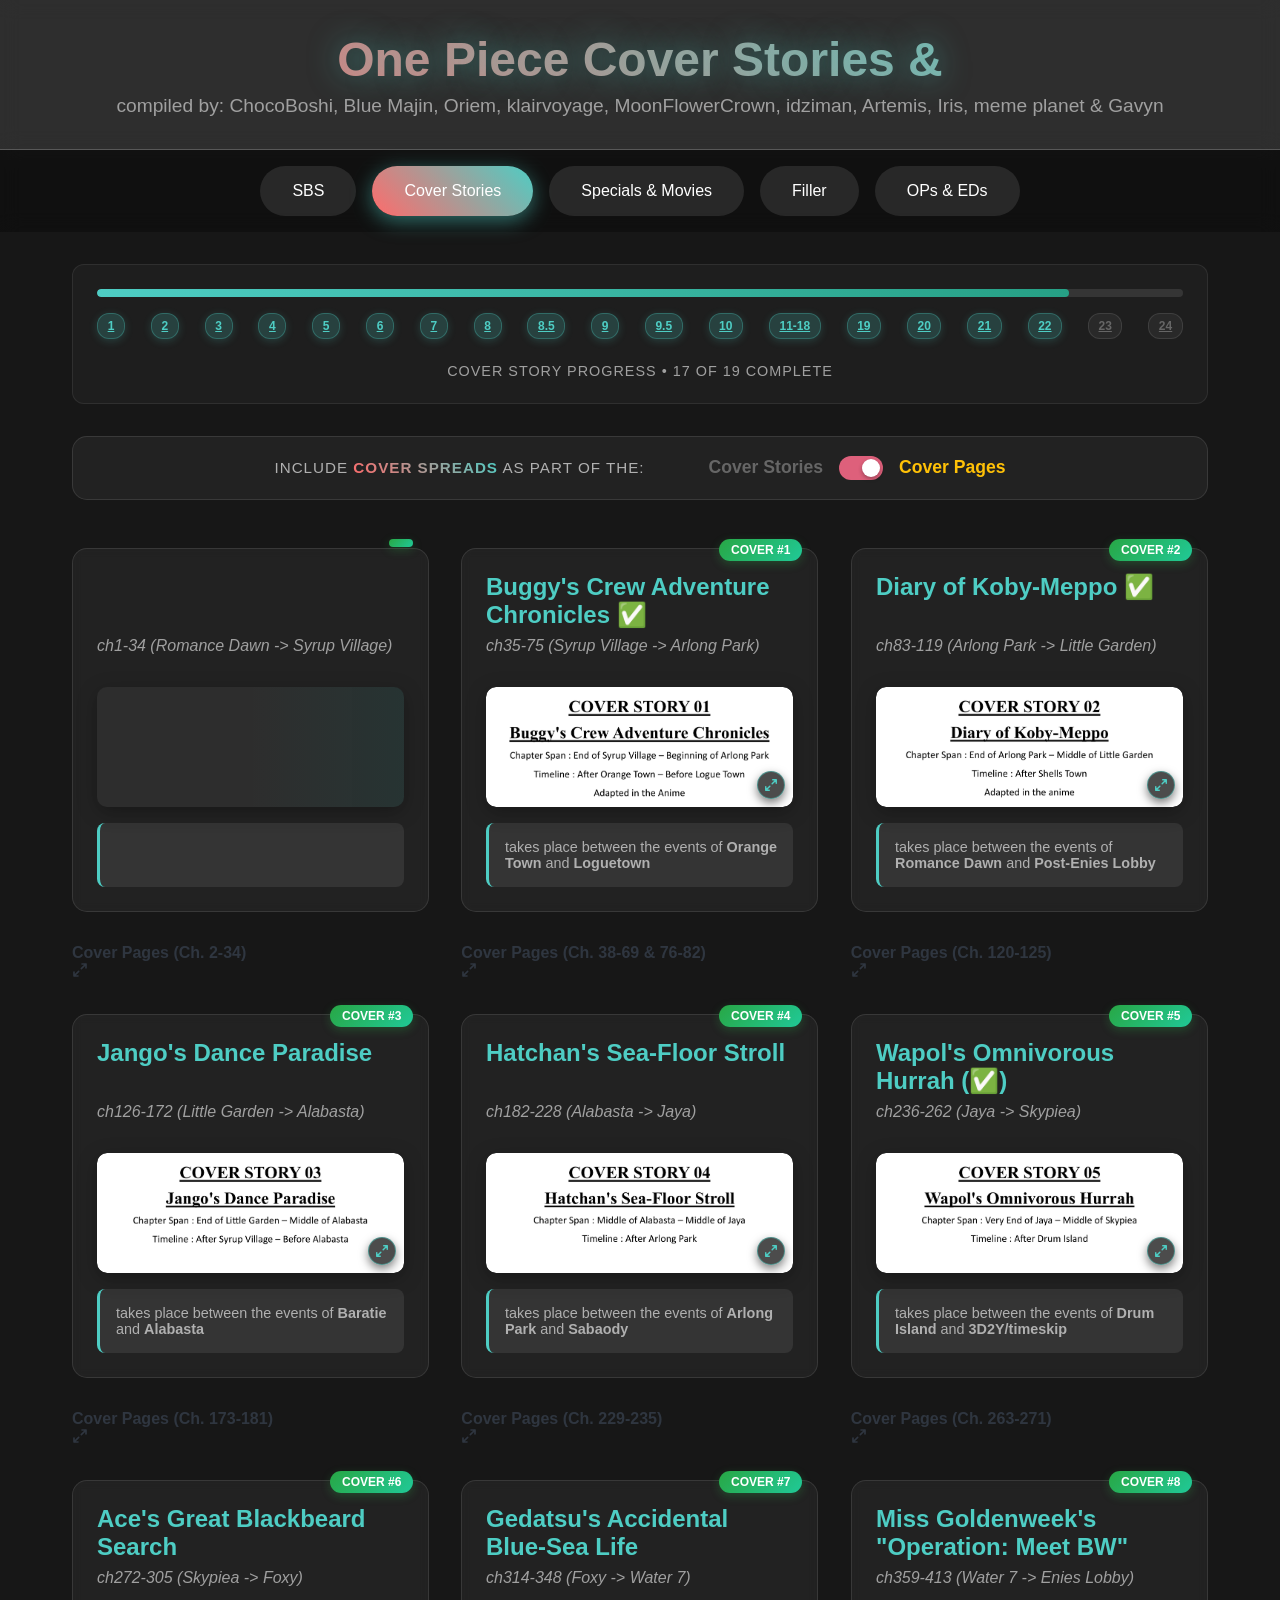
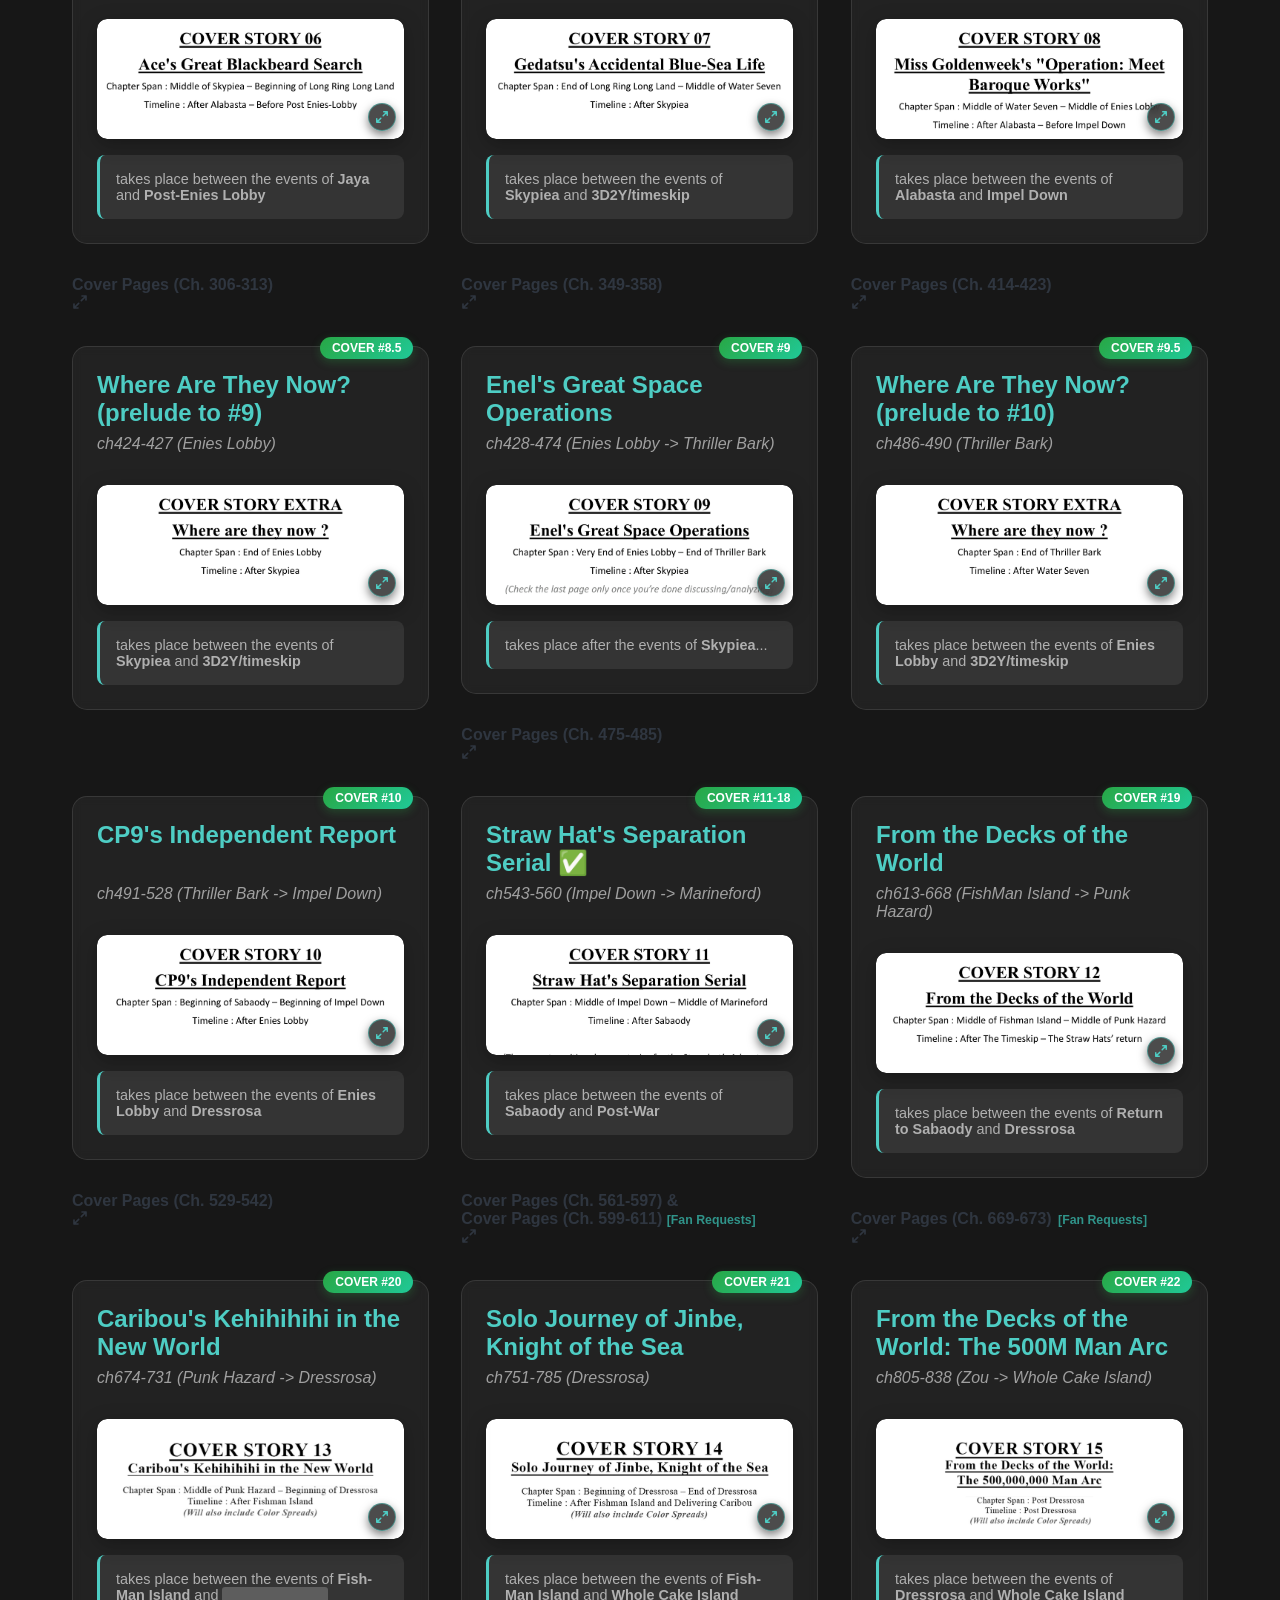
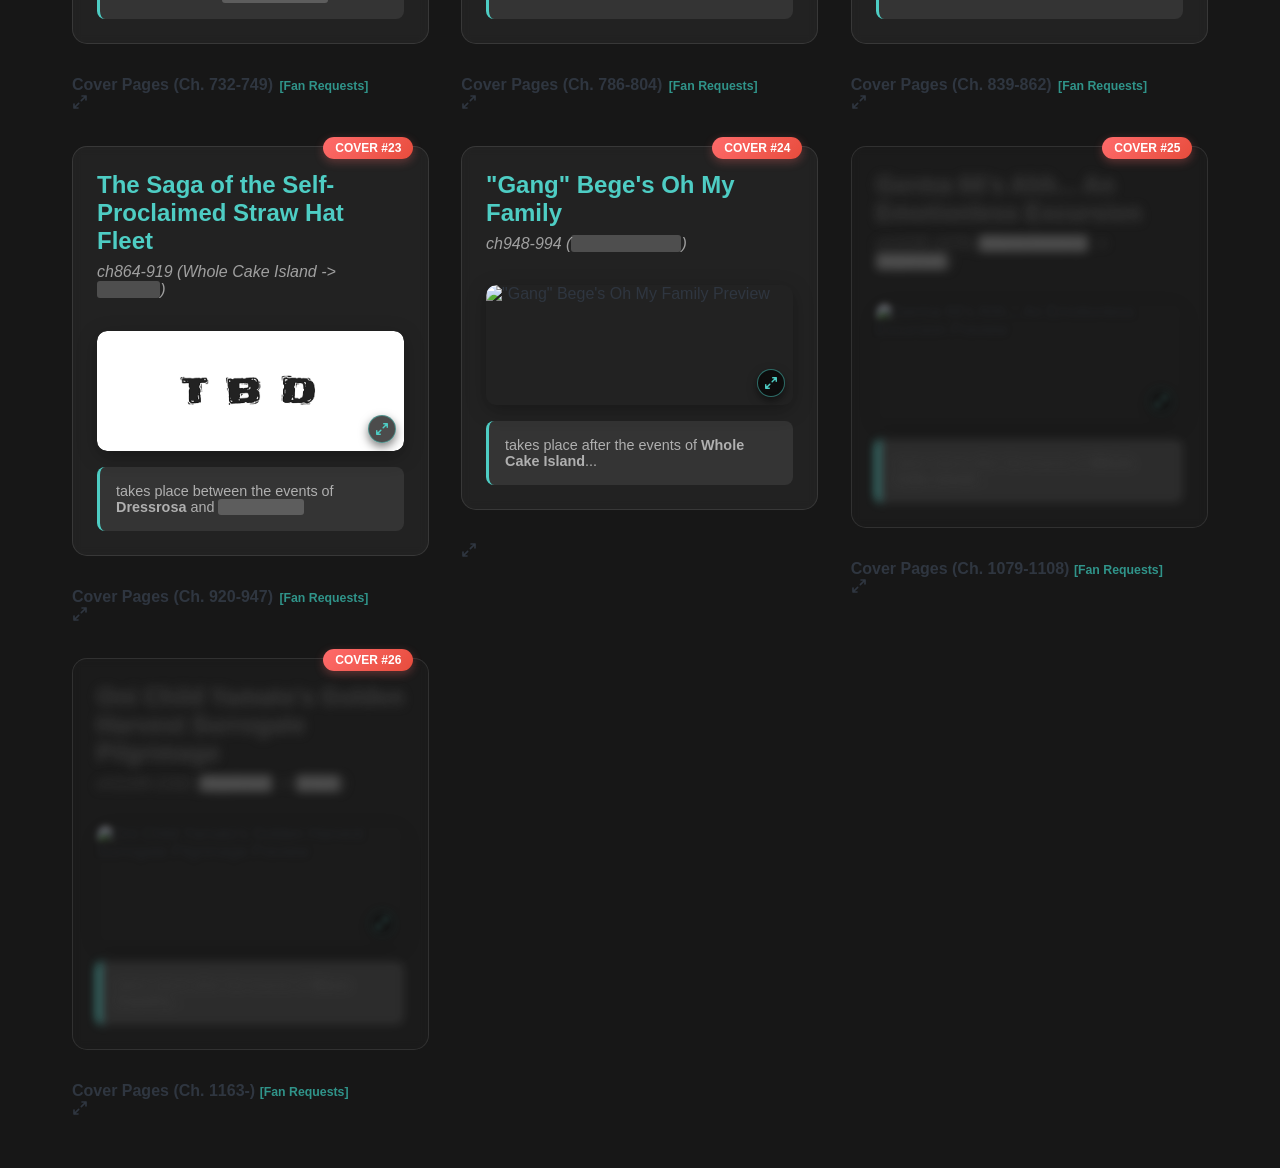
==== commit f13c1205: "feat(gallery): dynamic cover page modifiers & lightbox UI suited for it introduced replace & insert " ====
--- a/index.html
+++ b/index.html
@@ -28,10 +28,29 @@
         <link rel="preconnect" href="https://www.youtube-nocookie.com" />
         <link rel="preconnect" href="https://www.netflix.com" />
 
-        <!-- Stylesheet + Version-Based Cache Busting -->
-        <link rel="stylesheet" href="styles.css?v=1.0.8">
+        <style>
+            body {
+                background-color: #000000e8; /* Prevents white flash */
+                margin: 0;                   /* Prevents weird margin jumps */
+            }
+        </style>
+
+        <!-- Version-Based Cache Busting -->
         <script>
             const SITE_VERSION = "1.0.8";
+
+            // 1. Dynamically load the CSS
+            const cssLink = document.createElement("link");
+            cssLink.rel = "stylesheet";
+            cssLink.href = `styles.css?v=${SITE_VERSION}`;
+            document.head.appendChild(cssLink);
+
+            // 2. Dynamically load the JS
+            const jsScript = document.createElement("script");
+            jsScript.src = `main.js?v=${SITE_VERSION}`;
+            jsScript.defer = true; // Wait until <body> is built
+            jsScript.async = false; // Forces the browser to load it properly
+            document.head.appendChild(jsScript);
         </script>
     </head>
 
@@ -65,8 +84,6 @@
             <!-- Filler Tab -->
             <!-- OPs & EDs Tab -->
         </div>
-
-        <script src="main.js"></script>
 
         <div id="lightbox" class="lightbox">
             <span class="lightbox-close" onclick="closeLightbox()">&times;</span>
@@ -80,7 +97,10 @@
                 </div>
                 <span class="lightbox-nav left" onclick="navigateGallery(-1); event.stopPropagation();">&#10094;</span>
                 <span class="lightbox-nav right" onclick="navigateGallery(1); event.stopPropagation();">&#10095;</span>
-                <div id="lightbox-counter"></div>
+                <div id="lightbox-counter-wrapper" onclick="toggleCustomDropdown(event)">
+                    <span id="lightbox-page-display"></span>
+                    <div id="custom-page-dropdown"></div>
+                </div>
             </div>
             <img class="lightbox-content" id="lightbox-img" src="" alt="" />
         </div>
@@ -130,14 +150,42 @@
                     title: "Jango's Dance Paradise",
                     folder: "./Colored-Cover-Stories/03/",
                     thumbnail: "cover.png",
-                    pageCount: 38
+                    pageCount: 37,
+                    modifiers: [
+                        {
+                            type: "insert",
+                            afterPage: 37,
+                            file: "37-extra_ep128_ch214",
+                            isUnlocked: true
+                        }
+                    ]
                 },
                 {
                     id: "pdf-4",
                     title: "Hatchan's Sea-Floor Stroll",
                     folder: "./Colored-Cover-Stories/04/",
                     thumbnail: "cover.png",
-                    pageCount: 41
+                    pageCount: 40,
+                    modifiers: [
+                        {
+                            type: "replace",
+                            targetPage: 18,
+                            file: "18-edited_ep531_ch612",
+                            isUnlocked: true
+                        },
+                        /*
+                        {
+                            type: "skip",
+                            targetPage: 33
+                        },
+                        */
+                        {
+                            type: "insert",
+                            afterPage: 32,
+                            file: "32-extra_ep390_ch496",
+                            isUnlocked: true
+                        }
+                    ]
                 },
                 {
                     id: "pdf-5",
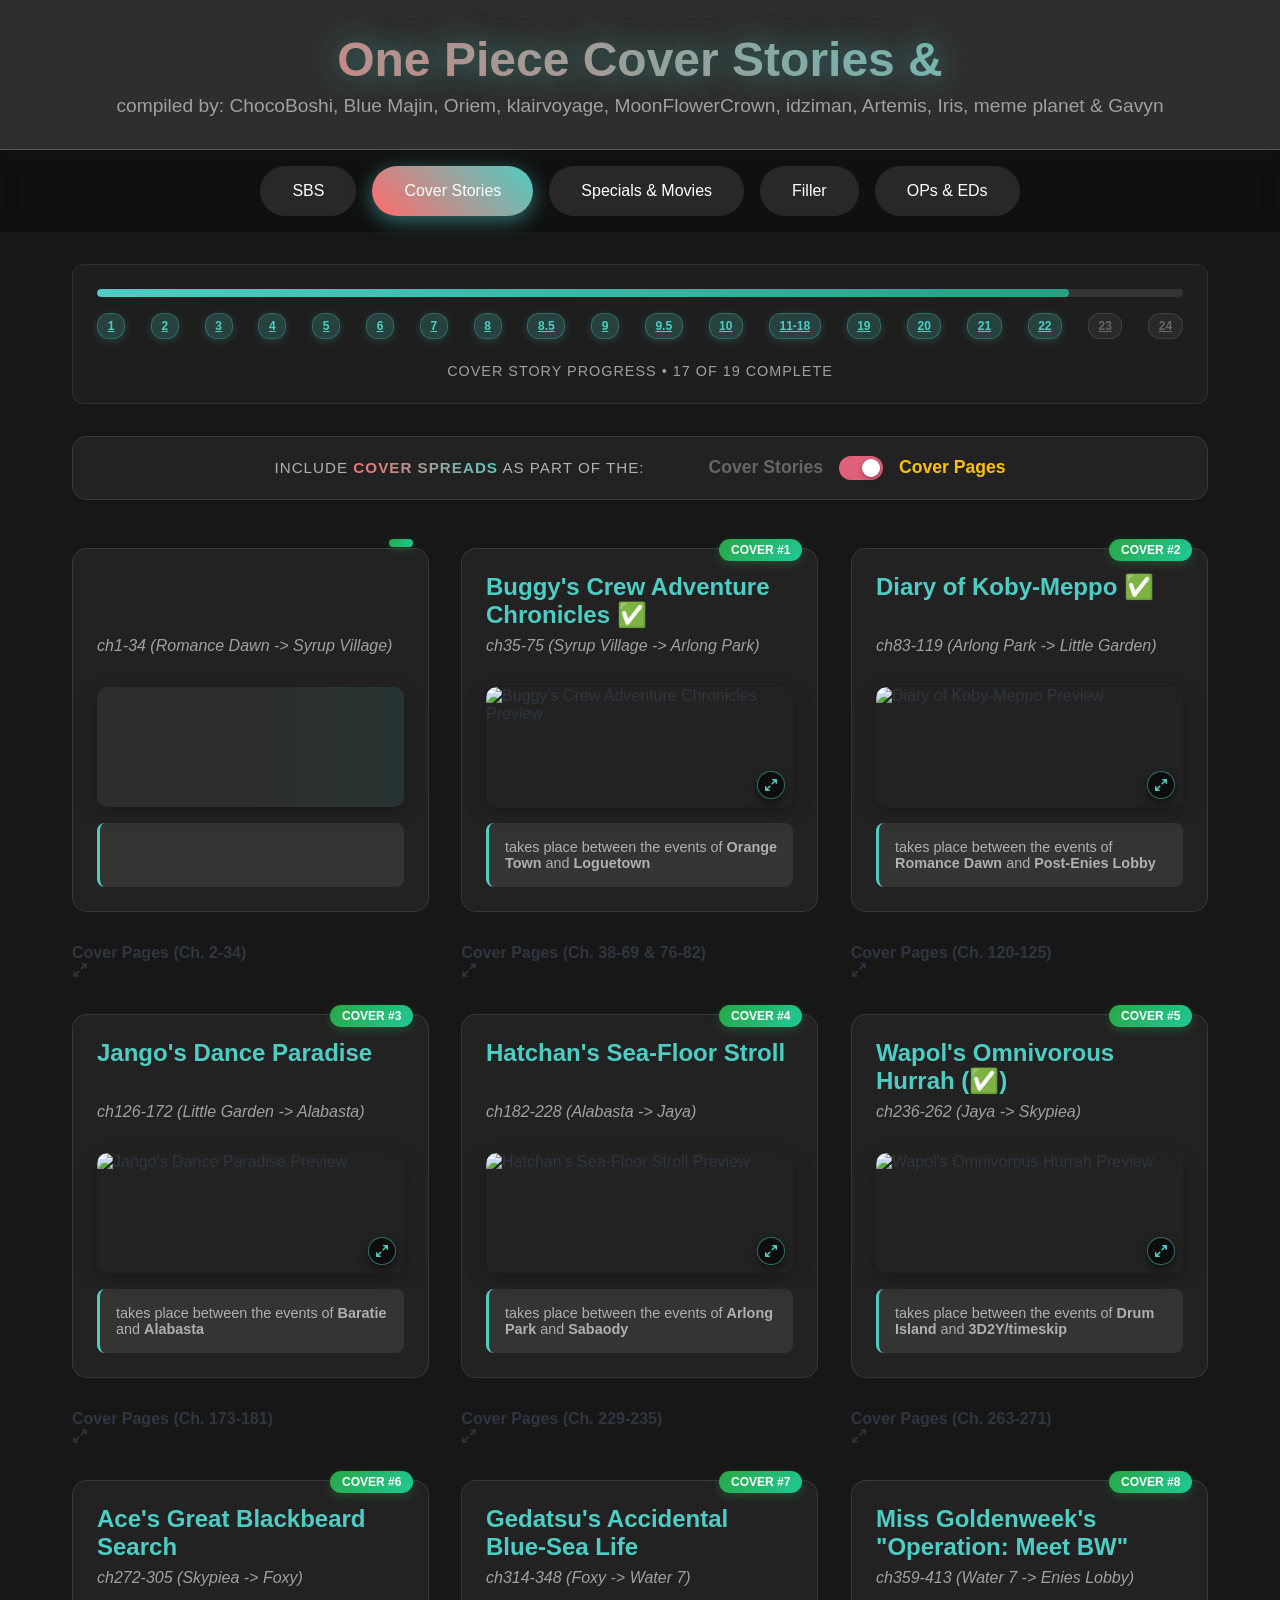
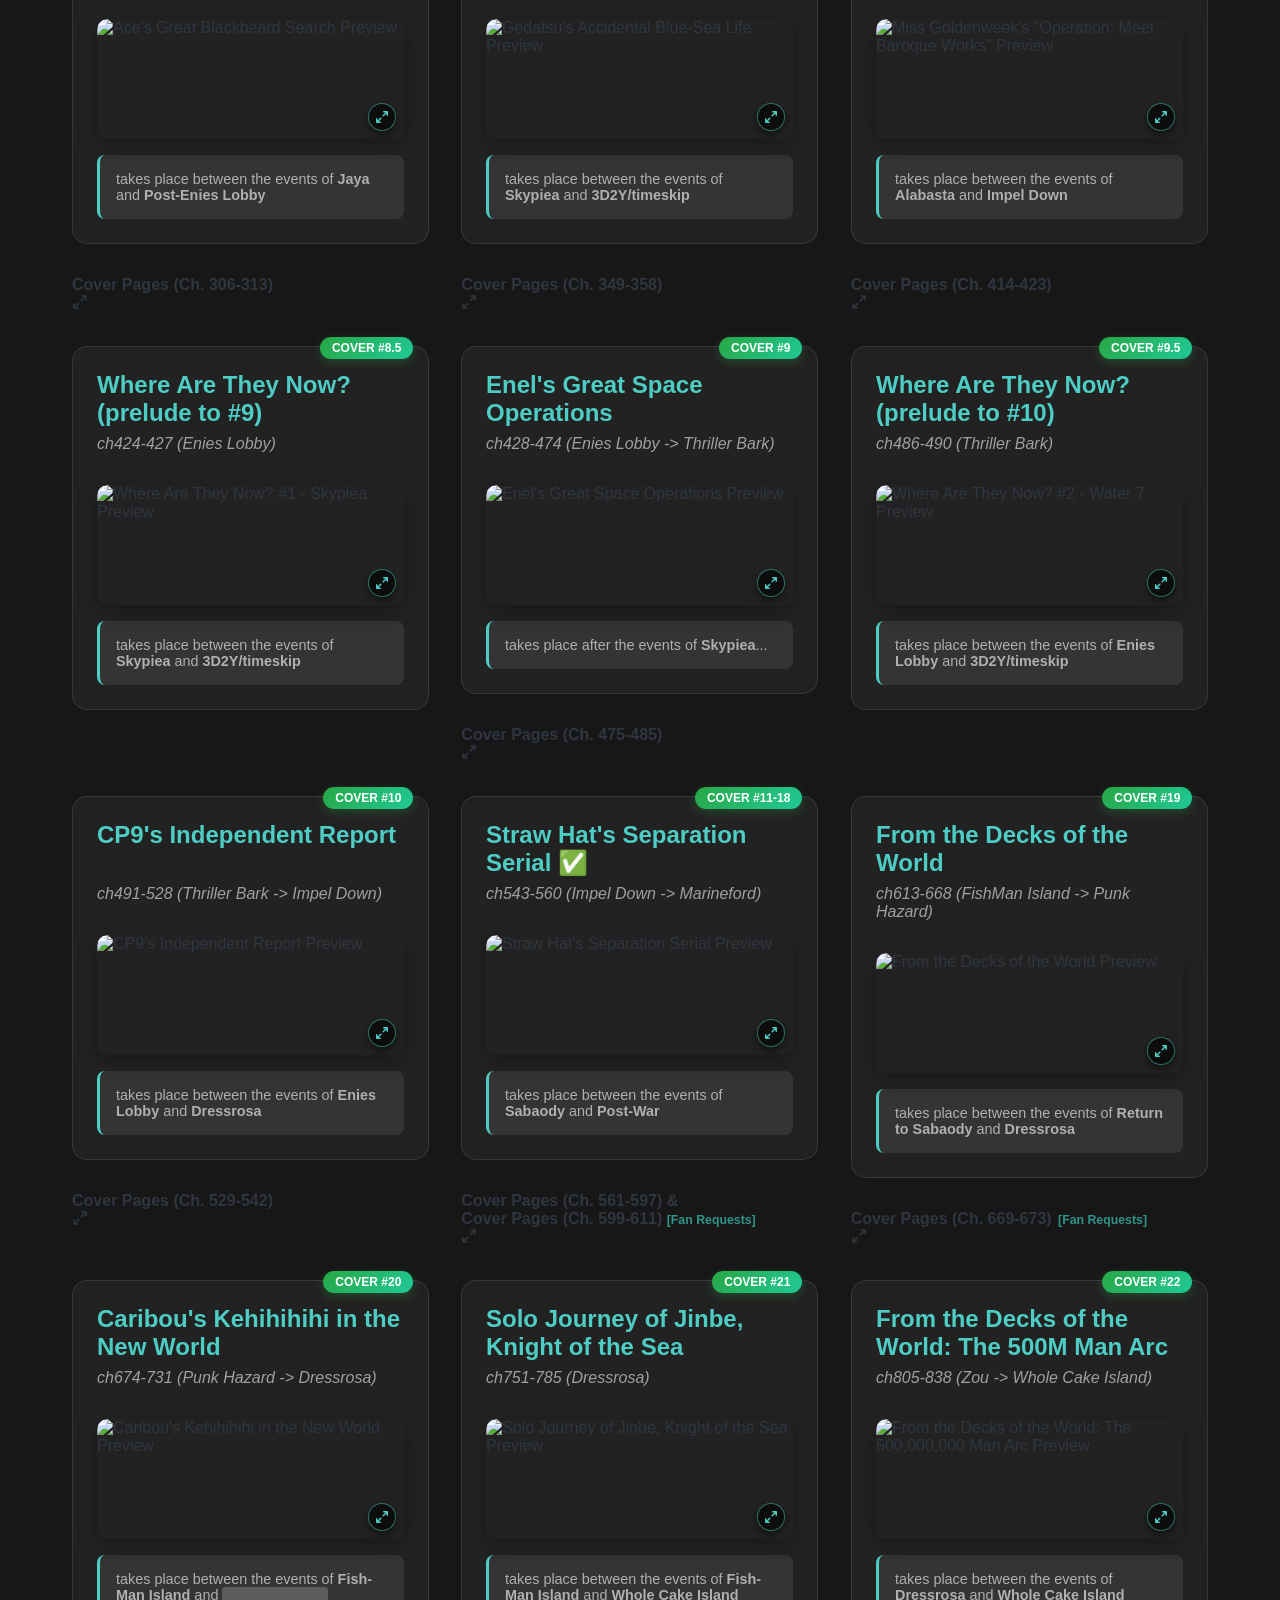
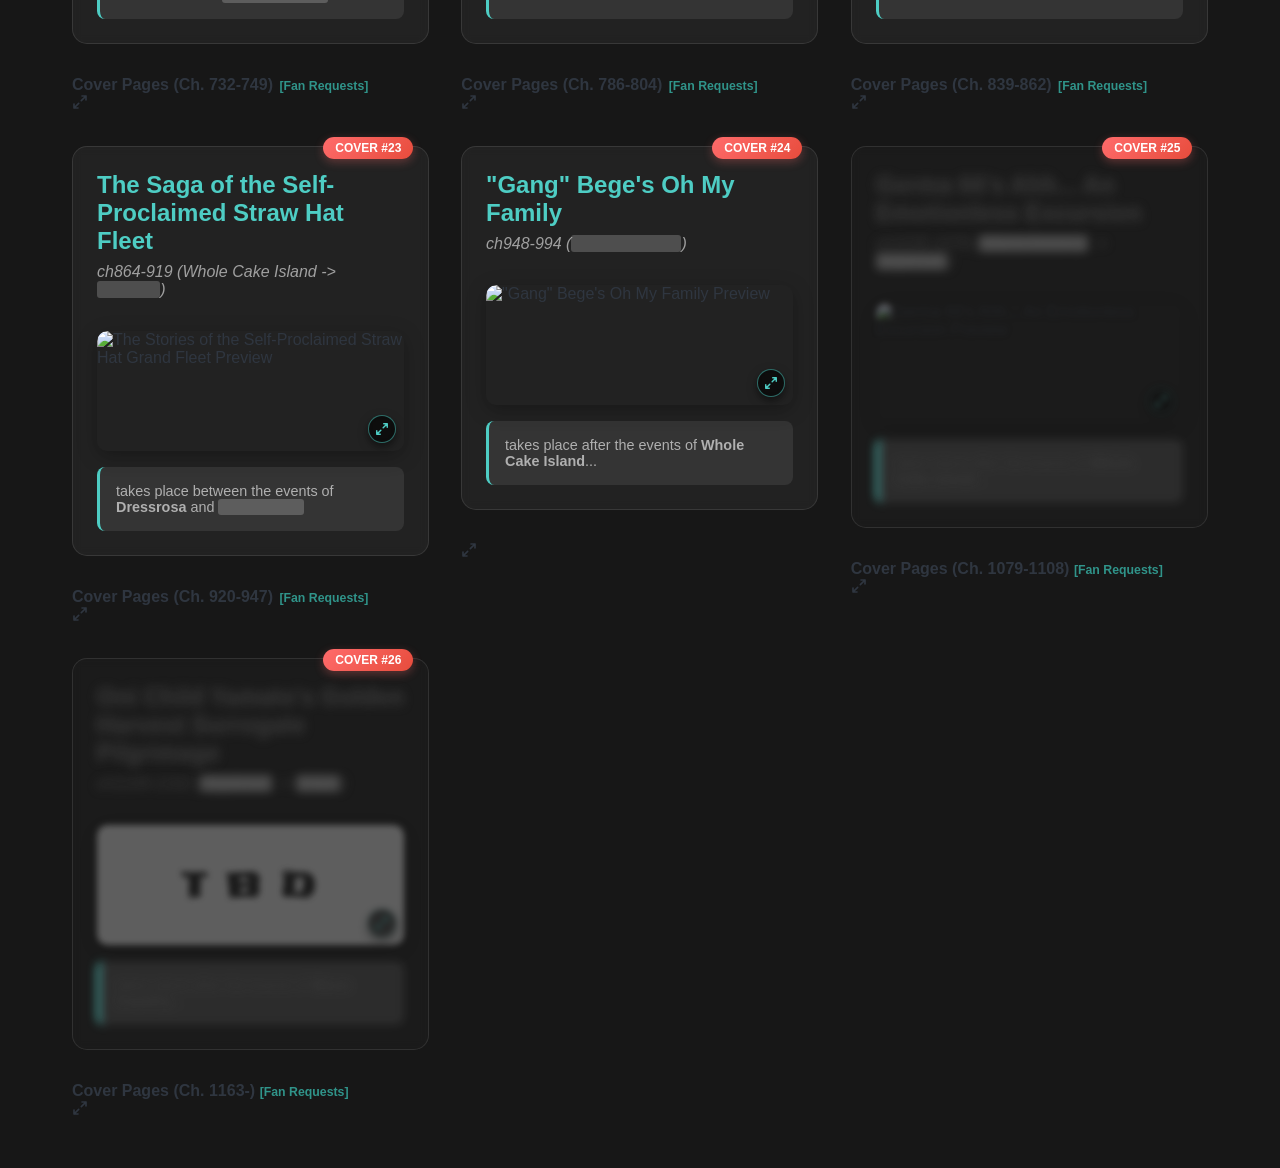
==== commit ad6469df: "feat(cover-stories): actual preview images for cover story thumbnails also appended APP_VERSION to b" ====
--- a/index.html
+++ b/index.html
@@ -135,21 +135,21 @@
                     id: "pdf-1",
                     title: "Buggy's Crew Adventure Chronicles",
                     folder: "./Colored-Cover-Stories/01/",
-                    thumbnail: "cover.png",
+                    thumbnail: "./embeds/thumbnails/Cover Stories/01.png",
                     pageCount: 30
                 },
                 {
                     id: "pdf-2",
                     title: "Diary of Koby-Meppo",
                     folder: "./Colored-Cover-Stories/02/",
-                    thumbnail: "cover.png",
+                    thumbnail: "./embeds/thumbnails/Cover Stories/02.png",
                     pageCount: 30
                 },
                 {
                     id: "pdf-3",
                     title: "Jango's Dance Paradise",
                     folder: "./Colored-Cover-Stories/03/",
-                    thumbnail: "cover.png",
+                    thumbnail: "./embeds/thumbnails/Cover Stories/03.png",
                     pageCount: 37,
                     modifiers: [
                         {
@@ -164,7 +164,7 @@
                     id: "pdf-4",
                     title: "Hatchan's Sea-Floor Stroll",
                     folder: "./Colored-Cover-Stories/04/",
-                    thumbnail: "cover.png",
+                    thumbnail: "./embeds/thumbnails/Cover Stories/04.png",
                     pageCount: 40,
                     modifiers: [
                         {
@@ -191,120 +191,120 @@
                     id: "pdf-5",
                     title: "Wapol's Omnivorous Hurrah",
                     folder: "./Colored-Cover-Stories/05/",
-                    thumbnail: "cover.png",
+                    thumbnail: "./embeds/thumbnails/Cover Stories/05.png",
                     pageCount: 24
                 },
                 {
                     id: "pdf-6",
                     title: "Ace's Great Blackbeard Search",
                     folder: "./Colored-Cover-Stories/06/",
-                    thumbnail: "cover.png",
+                    thumbnail: "./embeds/thumbnails/Cover Stories/06.png",
                     pageCount: 29
                 },
                 {
                     id: "pdf-7",
                     title: "Gedatsu's Accidental Blue-Sea Life",
                     folder: "./Colored-Cover-Stories/07/",
-                    thumbnail: "cover.png",
+                    thumbnail: "./embeds/thumbnails/Cover Stories/07.png",
                     pageCount: 31
                 },
                 {
                     id: "pdf-8",
                     title: "Miss Goldenweek's \"Operation: Meet Baroque Works\"",
                     folder: "./Colored-Cover-Stories/08/",
-                    thumbnail: "cover.png",
+                    thumbnail: "./embeds/thumbnails/Cover Stories/08.png",
                     pageCount: 43
                 },
                 {
                     id: "pdf-9",
                     title: "Where Are They Now? #1 - Skypiea",
                     folder: "./Colored-Cover-Stories/08_09/",
-                    thumbnail: "cover.png",
+                    thumbnail: "./embeds/thumbnails/Cover Stories/08_09.png",
                     pageCount: 3
                 },
                 {
                     id: "pdf-10",
                     title: "Enel's Great Space Operations",
                     folder: "./Colored-Cover-Stories/09/",
-                    thumbnail: "cover.png",
+                    thumbnail: "./embeds/thumbnails/Cover Stories/09.png",
                     pageCount: 39
                 },
                 {
                     id: "pdf-11",
                     title: "Where Are They Now? #2 - Water 7",
                     folder: "./Colored-Cover-Stories/09_10/",
-                    thumbnail: "cover.png",
+                    thumbnail: "./embeds/thumbnails/Cover Stories/09_10.png",
                     pageCount: 5
                 },
                 {
                     id: "pdf-12",
                     title: "CP9's Independent Report",
                     folder: "./Colored-Cover-Stories/10/",
-                    thumbnail: "cover.png",
+                    thumbnail: "./embeds/thumbnails/Cover Stories/10.png",
                     pageCount: 33
                 },
                 {
                     id: "pdf-13",
                     title: "Straw Hat's Separation Serial",
                     folder: "./Colored-Cover-Stories/11-18/",
-                    thumbnail: "cover.png",
+                    thumbnail: "./embeds/thumbnails/Cover Stories/11-18.png",
                     pageCount: 16
                 },
                 {
                     id: "pdf-14",
                     title: "From the Decks of the World",
                     folder: "./Colored-Cover-Stories/19/",
-                    thumbnail: "cover.png",
+                    thumbnail: "./embeds/thumbnails/Cover Stories/19.png",
                     pageCount: 51
                 },
                 {
                     id: "pdf-15", // includes Color Spreads
                     title: "Caribou's Kehihihihi in the New World",
                     folder: "./Colored-Cover-Stories/20/",
-                    thumbnail: "cover.png",
+                    thumbnail: "./embeds/thumbnails/Cover Stories/20.png",
                     pageCount: 60 // not including 1 Film #12 (Z) color spread
                 },
                 {
                     id: "pdf-16", // includes Color Spreads
                     title: "Solo Journey of Jinbe, Knight of the Sea",
                     folder: "./Colored-Cover-Stories/21/",
-                    thumbnail: "cover.png",
+                    thumbnail: "./embeds/thumbnails/Cover Stories/21.png",
                     pageCount: 35
                 },
                 {
                     id: "pdf-17", // includes Color Spreads
                     title: "From the Decks of the World: The 500,000,000 Man Arc",
                     folder: "./Colored-Cover-Stories/22/",
-                    thumbnail: "cover.png",
+                    thumbnail: "./embeds/thumbnails/Cover Stories/22.png",
                     pageCount: 33 // not including 2 Film #13 (Gold) color spreads
                 },
                 {
                     id: "pdf-18",
                     title: "The Stories of the Self-Proclaimed Straw Hat Grand Fleet",
                     folder: "./Colored-Cover-Stories/23/",
-                    thumbnail: "cover.png",
-                    pageCount: 1
+                    thumbnail: "./embeds/thumbnails/Cover Stories/23.png",
+                    pageCount: 0
                 },
                 {
                     id: "pdf-19",
                     title: "\"Gang\" Bege's Oh My Family",
                     folder: "./Colored-Cover-Stories/24/",
-                    thumbnail: "cover.png",
-                    pageCount: 1
+                    thumbnail: "./embeds/thumbnails/Cover Stories/24.png",
+                    pageCount: 0
                 },
                 {
                     id: "pdf-20",
                     title: "Germa 66's Ahh... An Emotionless Excursion",
                     folder: "./Colored-Cover-Stories/25/",
-                    thumbnail: "cover.png",
-                    pageCount: 1
+                    thumbnail: "./embeds/thumbnails/Cover Stories/25.png",
+                    pageCount: 0
                 },
                 {
                     id: "pdf-21",
                     title: "Oni Child Yamato's Golden Harvest Surrogate Pilgrimage",
                     folder: "./Colored-Cover-Stories/26/",
-                    thumbnail: "cover.png",
-                    pageCount: 1
+                    thumbnail: "./embeds/thumbnails/Cover Stories/TBD.png",
+                    pageCount: 0
                 },
             ];
         </script>
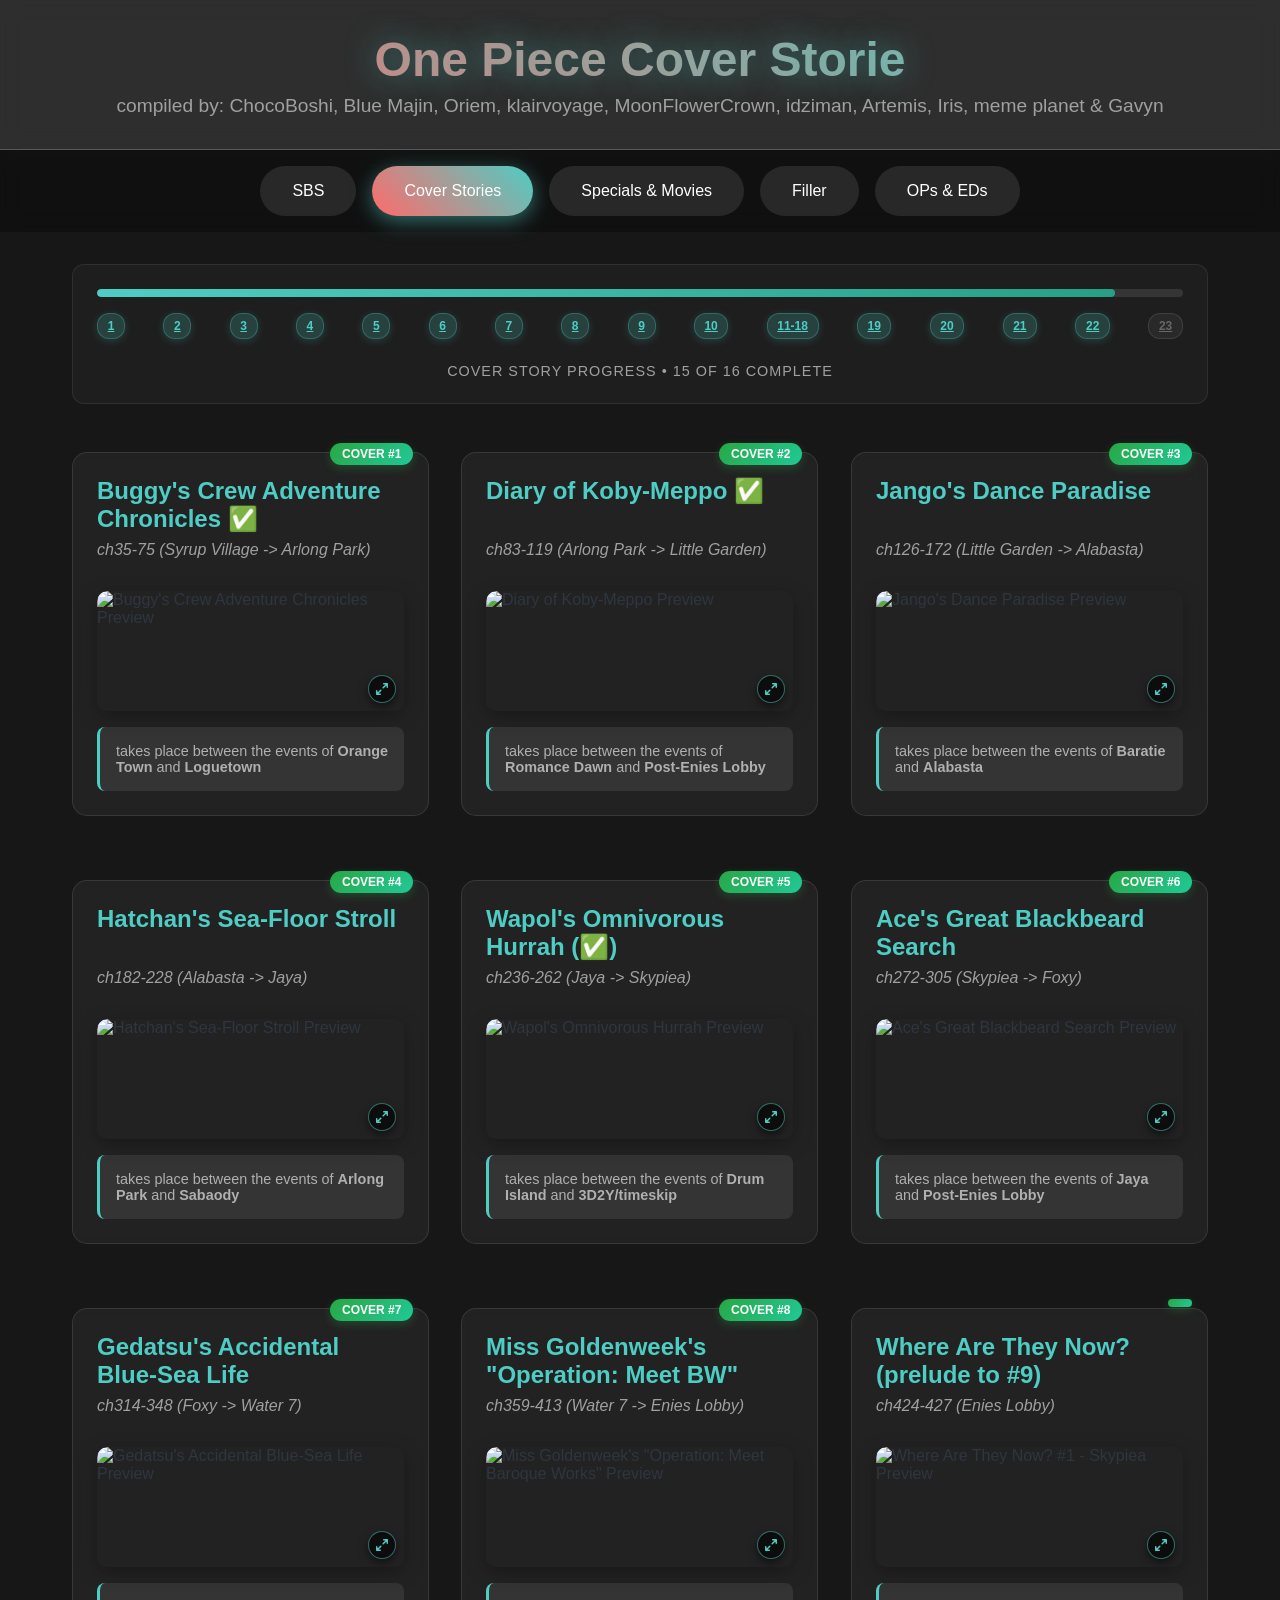
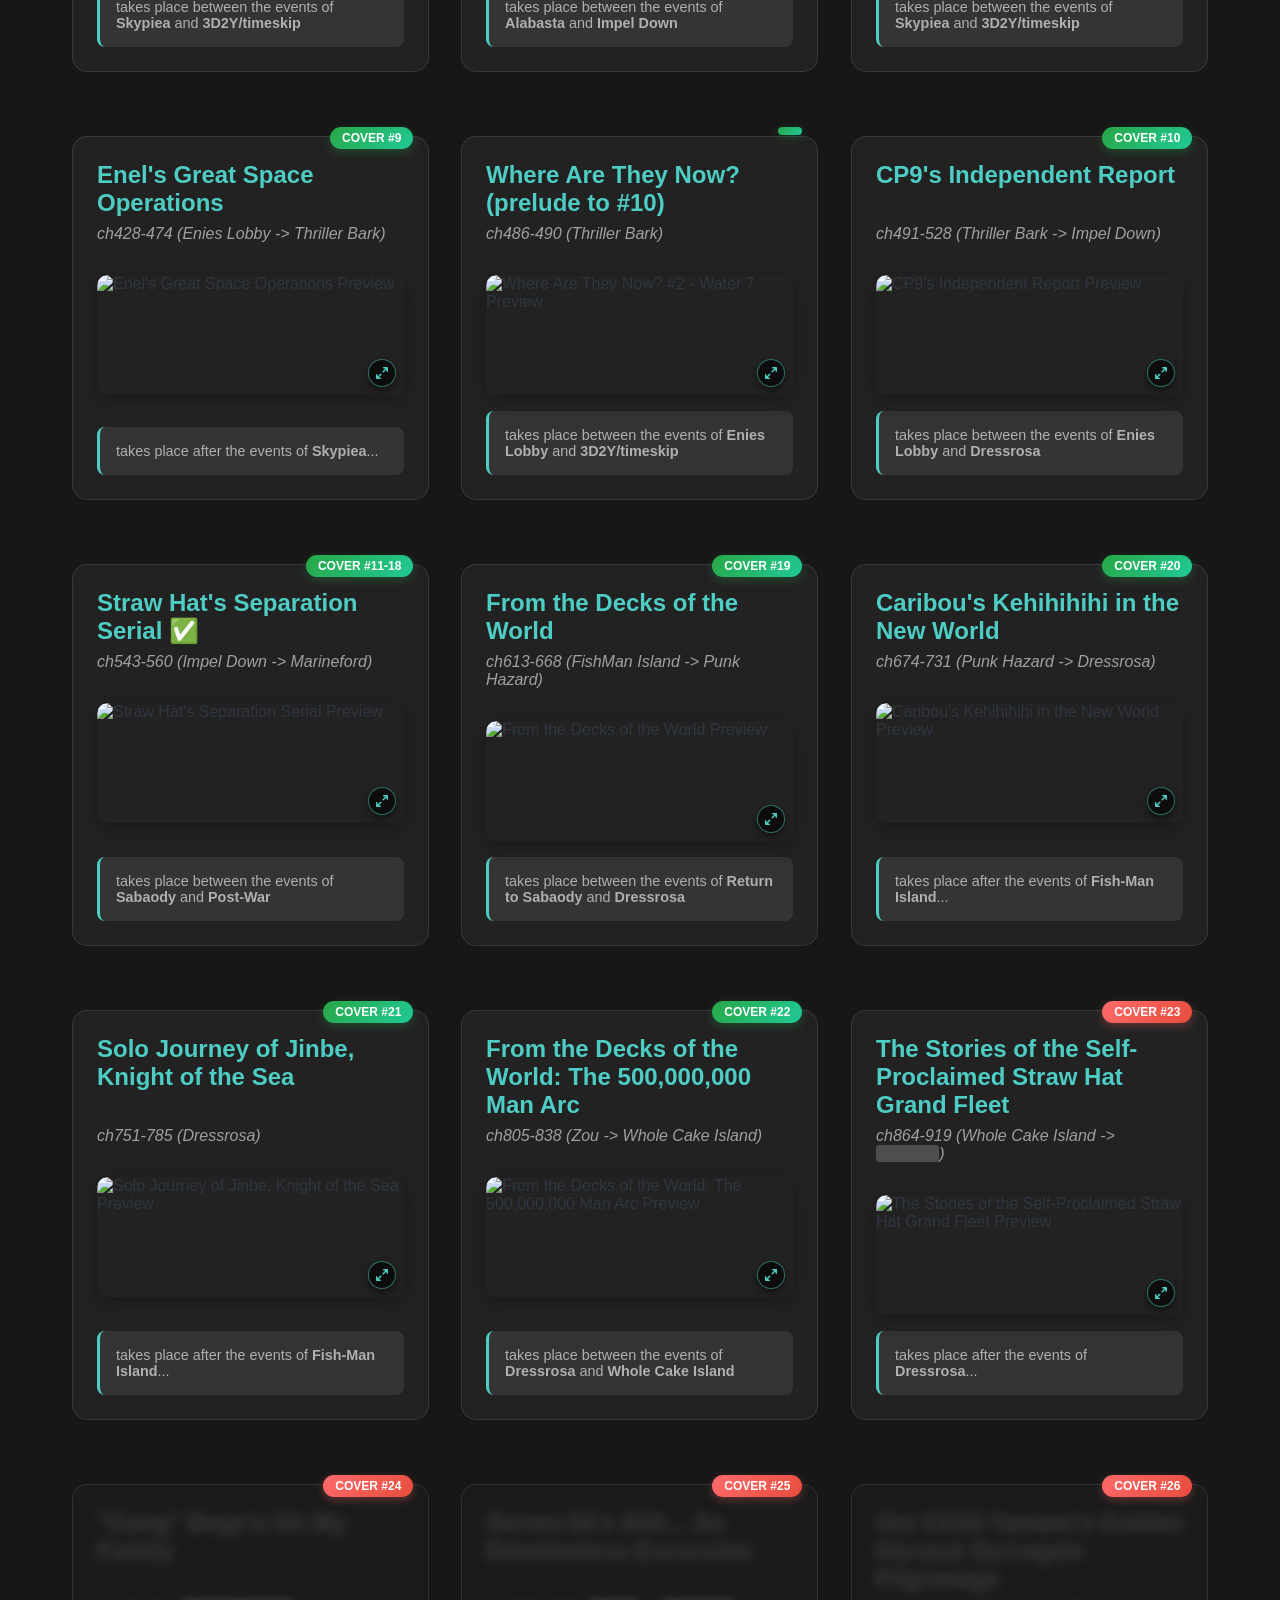
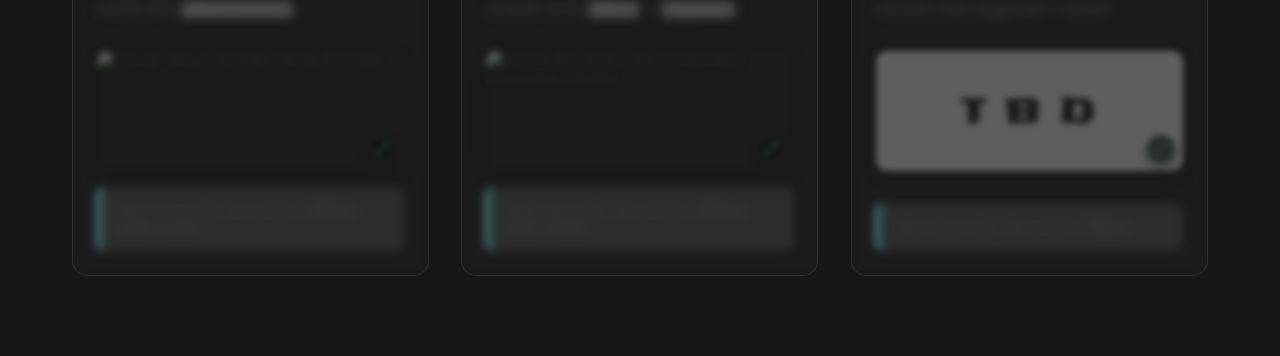
==== commit 92141f26: "add: Cover Story #5" ====
--- a/index.html
+++ b/index.html
@@ -192,7 +192,39 @@
                     title: "Wapol's Omnivorous Hurrah",
                     folder: "./Colored-Cover-Stories/05/",
                     thumbnail: "./embeds/thumbnails/Cover Stories/05.png",
-                    pageCount: 24
+                    pageCount: 23,
+                    modifiers: [
+                        {
+                            type: "replace",
+                            targetPage: 7,
+                            file: "07-edited",
+                            isUnlocked: true
+                        },
+                        {
+                            type: "replace",
+                            targetPage: 9,
+                            file: "09-edited",
+                            isUnlocked: true
+                        },
+                        {
+                            type: "insert",
+                            afterPage: 14,
+                            file: "14-extra_ep345_ch451",
+                            isUnlocked: true
+                        },
+                        {
+                            type: "replace",
+                            targetPage: 18,
+                            file: "18-edited_ep557_ch636",
+                            isUnlocked: true
+                        },
+                        {
+                            type: "replace",
+                            targetPage: 22,
+                            file: "22-edited",
+                            isUnlocked: true
+                        }
+                    ]
                 },
                 {
                     id: "pdf-6",
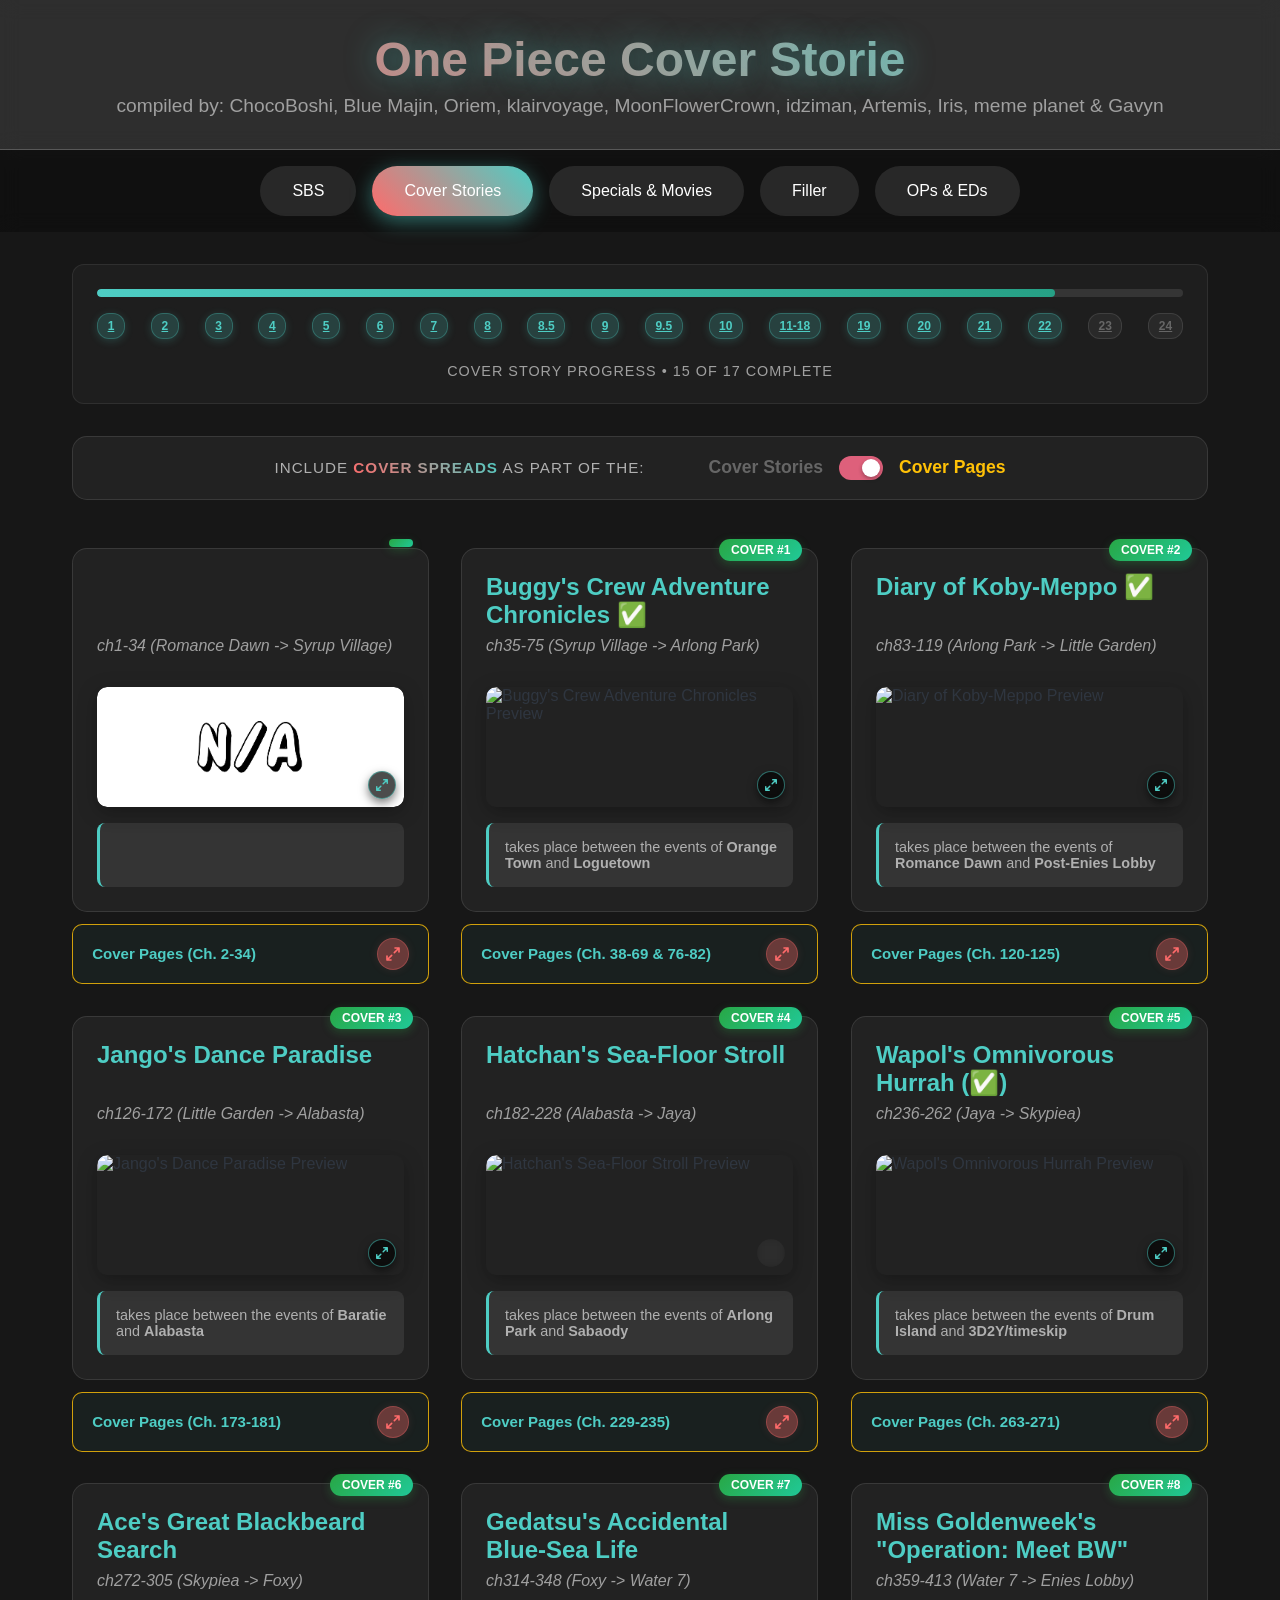
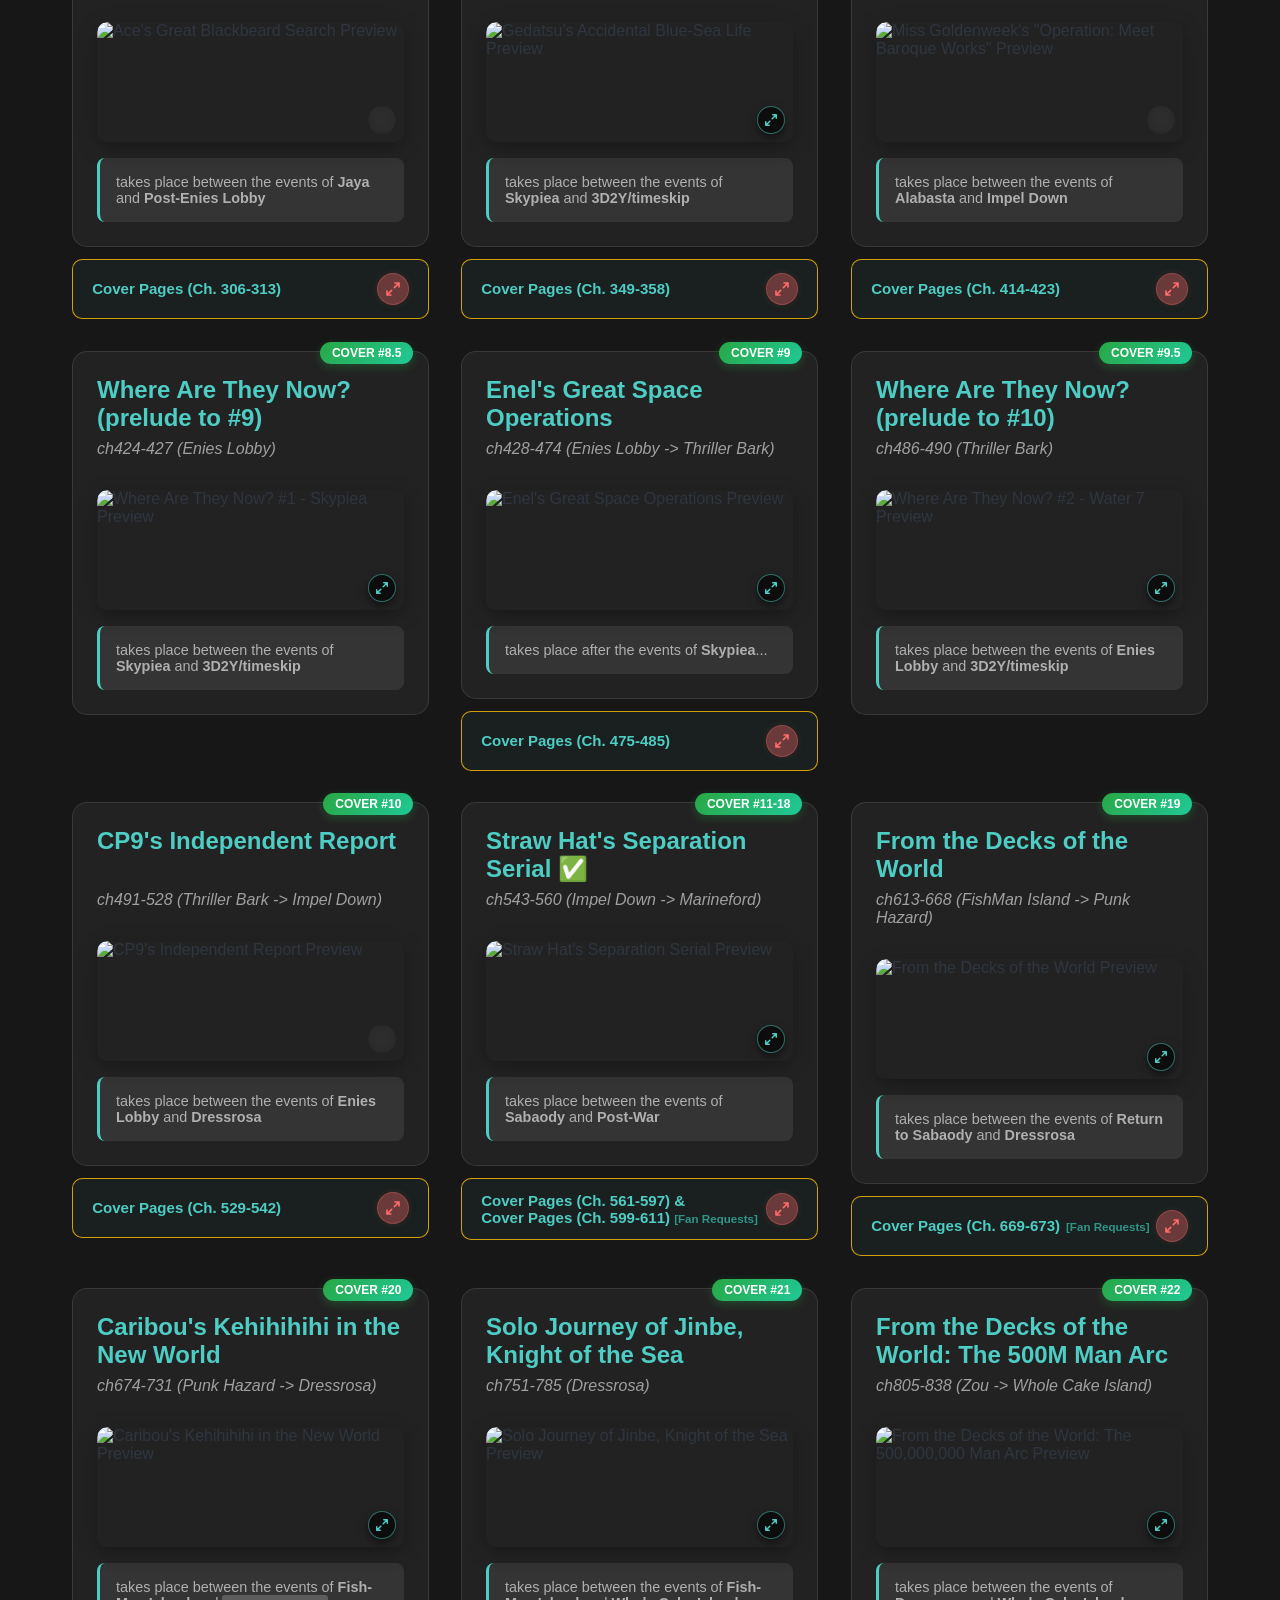
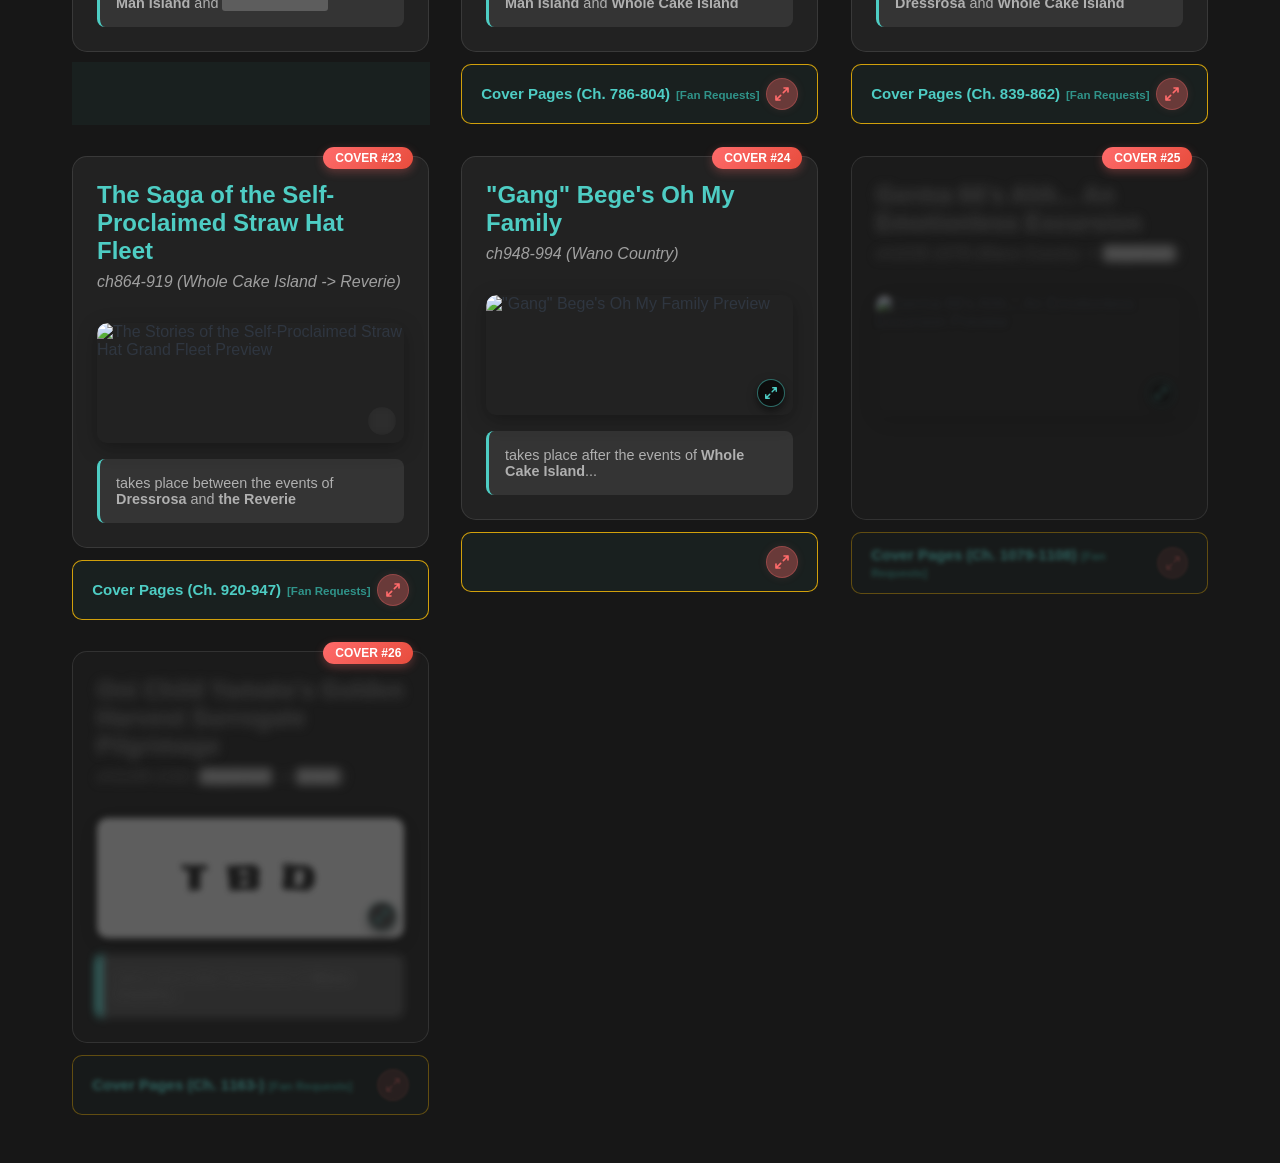
==== commit 6eb40a71: "v1.0.8 - post-Reverie" ====
--- a/index.html
+++ b/index.html
@@ -37,7 +37,7 @@
 
         <!-- Version-Based Cache Busting -->
         <script>
-            const SITE_VERSION = "1.0.8";
+            const SITE_VERSION = "1.0.8"; // Date.now().toString();
 
             // 1. Dynamically load the CSS
             const cssLink = document.createElement("link");
@@ -45,11 +45,18 @@
             cssLink.href = `styles.css?v=${SITE_VERSION}`;
             document.head.appendChild(cssLink);
 
-            // 2. Dynamically load the JS
+            // 2. Dynamically load Cover Story data
+            const dataScript = document.createElement("script");
+            dataScript.src = `coverStory.js?v=${SITE_VERSION}`;
+            dataScript.defer = true;
+            dataScript.async = false; // Forces in-order execution
+            document.head.appendChild(dataScript);
+
+            // 3. Dynamically load the JS
             const jsScript = document.createElement("script");
             jsScript.src = `main.js?v=${SITE_VERSION}`;
             jsScript.defer = true; // Wait until <body> is built
-            jsScript.async = false; // Forces the browser to load it properly
+            jsScript.async = false; // Forces in-order execution
             document.head.appendChild(jsScript);
         </script>
     </head>
@@ -102,243 +109,10 @@
                     <div id="custom-page-dropdown"></div>
                 </div>
             </div>
-            <img class="lightbox-content" id="lightbox-img" src="" alt="" />
+            <div class="lightbox-content" style="width: fit-content; height: fit-content; padding: 0; background: transparent; overflow: hidden; display: flex;">
+                <div id="auto-censor-bar" style="display: none; position: absolute; top: 0; left: 0; width: 100%; height: 0; z-index: 10; backdrop-filter: blur(25px) brightness(0.7); -webkit-backdrop-filter: blur(25px) brightness(0.7); pointer-events: none; border-bottom: 1px solid rgba(255,255,255,0.1);"></div>
+                <img id="lightbox-img" src="" alt="" style="display: block; max-width: 95vw; max-height: calc(100vh - 120px); width: auto; height: auto;" />
+            </div>
         </div>
-
-        <script>
-            const coverStoryPDFs = [
-                { id: "pdf-1", path: "./Colored-Cover-Stories/01.pdf", driveUrl: "https://drive.google.com/file/d/1o1m-AOBmkYQnOCbGpgNqfuhypJw0LyFb/preview" },
-                { id: "pdf-2", path: "./Colored-Cover-Stories/02.pdf", driveUrl: "https://drive.google.com/file/d/1ZMN2h90f8dtrsGeeJaFlMQ2ilexzjGNZ/preview" },
-                { id: "pdf-3", path: "./Colored-Cover-Stories/03.pdf", driveUrl: "https://drive.google.com/file/d/1DGH137BYqBw8nk0Z7sSyo8o43ONz81Wf/preview" },
-                { id: "pdf-4", path: "./Colored-Cover-Stories/04.pdf", driveUrl: "https://drive.google.com/file/d/11NCJhE-fjhxVzkF76g8vK9cK9jElHMLU/preview" },
-                { id: "pdf-5", path: "./Colored-Cover-Stories/05.pdf", driveUrl: "https://drive.google.com/file/d/1jwst7A5x5-XdCp2uRMSV1Bzkcz3nyyZ5/preview" },
-                { id: "pdf-6", path: "./Colored-Cover-Stories/06.pdf", driveUrl: "https://drive.google.com/file/d/1RG7C-0-w66xkNGV-BBma9wKuDrTzuiKS/preview" },
-                { id: "pdf-7", path: "./Colored-Cover-Stories/07.pdf", driveUrl: "https://drive.google.com/file/d/1srYxhyx1WsHqzaXHAFr041A4qgVaqKxn/preview" },
-                { id: "pdf-8", path: "./Colored-Cover-Stories/08.pdf", driveUrl: "https://drive.google.com/file/d/1E_rMKM3q0fsiRZSzUuJVHyC1WSlKXEdr/preview" },
-                { id: "pdf-9", path: "./Colored-Cover-Stories/08_09.pdf", driveUrl: "https://drive.google.com/file/d/19viS9LFusX5zEy9aQWb2VPpnx7WwO5f5/preview" },
-                { id: "pdf-10", path: "./Colored-Cover-Stories/09.pdf", driveUrl: "https://drive.google.com/file/d/14SoE08itCyfZoR01u17wuy5ropLGx4r4/preview" },
-                { id: "pdf-11", path: "./Colored-Cover-Stories/09_10.pdf", driveUrl: "https://drive.google.com/file/d/1VicvvI0x5VAL8YXFdw8Hw2lQxrdKKQ9m/preview" },
-                { id: "pdf-12", path: "./Colored-Cover-Stories/10.pdf", driveUrl: "https://drive.google.com/file/d/1Rji2KO-IFmOMCGX0WXpyeOt3awqvIsGR/preview" },
-                { id: "pdf-13", path: "./Colored-Cover-Stories/11-18.pdf", driveUrl: "https://drive.google.com/file/d/18CFV8ayme9D-Y0Dzv39N1T2635MDXdE-/preview" },
-                { id: "pdf-14", path: "./Colored-Cover-Stories/19.pdf", driveUrl: "https://drive.google.com/file/d/1MnJwXPs_R6H_UXeOQtGWXPSOWeZcsOCk/preview" },
-                { id: "pdf-15", path: "./Colored-Cover-Stories/20_(with_Color_Spreads).pdf", driveUrl: "https://drive.google.com/file/d/1yTHdvkemkvoOL5fVcUxLdjmyVq5qTlKq/preview" },
-                { id: "pdf-16", path: "./Colored-Cover-Stories/21_(with_Color_Spreads).pdf", driveUrl: "https://drive.google.com/file/d/1hUrvjyntwwSoI1Q0sMNgqn-s5NbhQaEj/preview" },
-                { id: "pdf-17", path: "./Colored-Cover-Stories/22_(with_Color_Spreads).pdf", driveUrl: "https://drive.google.com/file/d/1UR2mF2LrGL8dqZmGevwc4ECGZD2kDIGi/preview" },
-                { id: "pdf-18", path: "./Colored-Cover-Stories/23.pdf", driveUrl: "https://drive.google.com/file/d/yo/preview" },
-                { id: "pdf-19", path: "./Colored-Cover-Stories/24.pdf", driveUrl: "https://drive.google.com/file/d/yo/preview" },
-                { id: "pdf-20", path: "./Colored-Cover-Stories/25.pdf", driveUrl: "https://drive.google.com/file/d/yo/preview" },
-                { id: "pdf-21", path: "./Colored-Cover-Stories/26.pdf", driveUrl: "https://drive.google.com/file/d/yo/preview" }
-            ];
-
-            const coverStoryGalleries = [
-                {
-                    id: "pdf-1",
-                    title: "Buggy's Crew Adventure Chronicles",
-                    folder: "./Colored-Cover-Stories/01/",
-                    thumbnail: "./embeds/thumbnails/Cover Stories/01.png",
-                    pageCount: 30
-                },
-                {
-                    id: "pdf-2",
-                    title: "Diary of Koby-Meppo",
-                    folder: "./Colored-Cover-Stories/02/",
-                    thumbnail: "./embeds/thumbnails/Cover Stories/02.png",
-                    pageCount: 30
-                },
-                {
-                    id: "pdf-3",
-                    title: "Jango's Dance Paradise",
-                    folder: "./Colored-Cover-Stories/03/",
-                    thumbnail: "./embeds/thumbnails/Cover Stories/03.png",
-                    pageCount: 37,
-                    modifiers: [
-                        {
-                            type: "insert",
-                            afterPage: 37,
-                            file: "37-extra_ep128_ch214",
-                            isUnlocked: true
-                        }
-                    ]
-                },
-                {
-                    id: "pdf-4",
-                    title: "Hatchan's Sea-Floor Stroll",
-                    folder: "./Colored-Cover-Stories/04/",
-                    thumbnail: "./embeds/thumbnails/Cover Stories/04.png",
-                    pageCount: 40,
-                    modifiers: [
-                        {
-                            type: "replace",
-                            targetPage: 18,
-                            file: "18-edited_ep531_ch612",
-                            isUnlocked: true
-                        },
-                        /*
-                        {
-                            type: "skip",
-                            targetPage: 33
-                        },
-                        */
-                        {
-                            type: "insert",
-                            afterPage: 32,
-                            file: "32-extra_ep390_ch496",
-                            isUnlocked: true
-                        }
-                    ]
-                },
-                {
-                    id: "pdf-5",
-                    title: "Wapol's Omnivorous Hurrah",
-                    folder: "./Colored-Cover-Stories/05/",
-                    thumbnail: "./embeds/thumbnails/Cover Stories/05.png",
-                    pageCount: 23,
-                    modifiers: [
-                        {
-                            type: "replace",
-                            targetPage: 7,
-                            file: "07-edited",
-                            isUnlocked: true
-                        },
-                        {
-                            type: "replace",
-                            targetPage: 9,
-                            file: "09-edited",
-                            isUnlocked: true
-                        },
-                        {
-                            type: "insert",
-                            afterPage: 14,
-                            file: "14-extra_ep345_ch451",
-                            isUnlocked: true
-                        },
-                        {
-                            type: "replace",
-                            targetPage: 18,
-                            file: "18-edited_ep557_ch636",
-                            isUnlocked: true
-                        },
-                        {
-                            type: "replace",
-                            targetPage: 22,
-                            file: "22-edited",
-                            isUnlocked: true
-                        }
-                    ]
-                },
-                {
-                    id: "pdf-6",
-                    title: "Ace's Great Blackbeard Search",
-                    folder: "./Colored-Cover-Stories/06/",
-                    thumbnail: "./embeds/thumbnails/Cover Stories/06.png",
-                    pageCount: 29
-                },
-                {
-                    id: "pdf-7",
-                    title: "Gedatsu's Accidental Blue-Sea Life",
-                    folder: "./Colored-Cover-Stories/07/",
-                    thumbnail: "./embeds/thumbnails/Cover Stories/07.png",
-                    pageCount: 31
-                },
-                {
-                    id: "pdf-8",
-                    title: "Miss Goldenweek's \"Operation: Meet Baroque Works\"",
-                    folder: "./Colored-Cover-Stories/08/",
-                    thumbnail: "./embeds/thumbnails/Cover Stories/08.png",
-                    pageCount: 43
-                },
-                {
-                    id: "pdf-9",
-                    title: "Where Are They Now? #1 - Skypiea",
-                    folder: "./Colored-Cover-Stories/08_09/",
-                    thumbnail: "./embeds/thumbnails/Cover Stories/08_09.png",
-                    pageCount: 3
-                },
-                {
-                    id: "pdf-10",
-                    title: "Enel's Great Space Operations",
-                    folder: "./Colored-Cover-Stories/09/",
-                    thumbnail: "./embeds/thumbnails/Cover Stories/09.png",
-                    pageCount: 39
-                },
-                {
-                    id: "pdf-11",
-                    title: "Where Are They Now? #2 - Water 7",
-                    folder: "./Colored-Cover-Stories/09_10/",
-                    thumbnail: "./embeds/thumbnails/Cover Stories/09_10.png",
-                    pageCount: 5
-                },
-                {
-                    id: "pdf-12",
-                    title: "CP9's Independent Report",
-                    folder: "./Colored-Cover-Stories/10/",
-                    thumbnail: "./embeds/thumbnails/Cover Stories/10.png",
-                    pageCount: 33
-                },
-                {
-                    id: "pdf-13",
-                    title: "Straw Hat's Separation Serial",
-                    folder: "./Colored-Cover-Stories/11-18/",
-                    thumbnail: "./embeds/thumbnails/Cover Stories/11-18.png",
-                    pageCount: 16
-                },
-                {
-                    id: "pdf-14",
-                    title: "From the Decks of the World",
-                    folder: "./Colored-Cover-Stories/19/",
-                    thumbnail: "./embeds/thumbnails/Cover Stories/19.png",
-                    pageCount: 51
-                },
-                {
-                    id: "pdf-15", // includes Color Spreads
-                    title: "Caribou's Kehihihihi in the New World",
-                    folder: "./Colored-Cover-Stories/20/",
-                    thumbnail: "./embeds/thumbnails/Cover Stories/20.png",
-                    pageCount: 60 // not including 1 Film #12 (Z) color spread
-                },
-                {
-                    id: "pdf-16", // includes Color Spreads
-                    title: "Solo Journey of Jinbe, Knight of the Sea",
-                    folder: "./Colored-Cover-Stories/21/",
-                    thumbnail: "./embeds/thumbnails/Cover Stories/21.png",
-                    pageCount: 35
-                },
-                {
-                    id: "pdf-17", // includes Color Spreads
-                    title: "From the Decks of the World: The 500,000,000 Man Arc",
-                    folder: "./Colored-Cover-Stories/22/",
-                    thumbnail: "./embeds/thumbnails/Cover Stories/22.png",
-                    pageCount: 33 // not including 2 Film #13 (Gold) color spreads
-                },
-                {
-                    id: "pdf-18",
-                    title: "The Stories of the Self-Proclaimed Straw Hat Grand Fleet",
-                    folder: "./Colored-Cover-Stories/23/",
-                    thumbnail: "./embeds/thumbnails/Cover Stories/23.png",
-                    pageCount: 0
-                },
-                {
-                    id: "pdf-19",
-                    title: "\"Gang\" Bege's Oh My Family",
-                    folder: "./Colored-Cover-Stories/24/",
-                    thumbnail: "./embeds/thumbnails/Cover Stories/24.png",
-                    pageCount: 0
-                },
-                {
-                    id: "pdf-20",
-                    title: "Germa 66's Ahh... An Emotionless Excursion",
-                    folder: "./Colored-Cover-Stories/25/",
-                    thumbnail: "./embeds/thumbnails/Cover Stories/25.png",
-                    pageCount: 0
-                },
-                {
-                    id: "pdf-21",
-                    title: "Oni Child Yamato's Golden Harvest Surrogate Pilgrimage",
-                    folder: "./Colored-Cover-Stories/26/",
-                    thumbnail: "./embeds/thumbnails/Cover Stories/TBD.png",
-                    pageCount: 0
-                },
-            ];
-        </script>
     </body>
 </html>
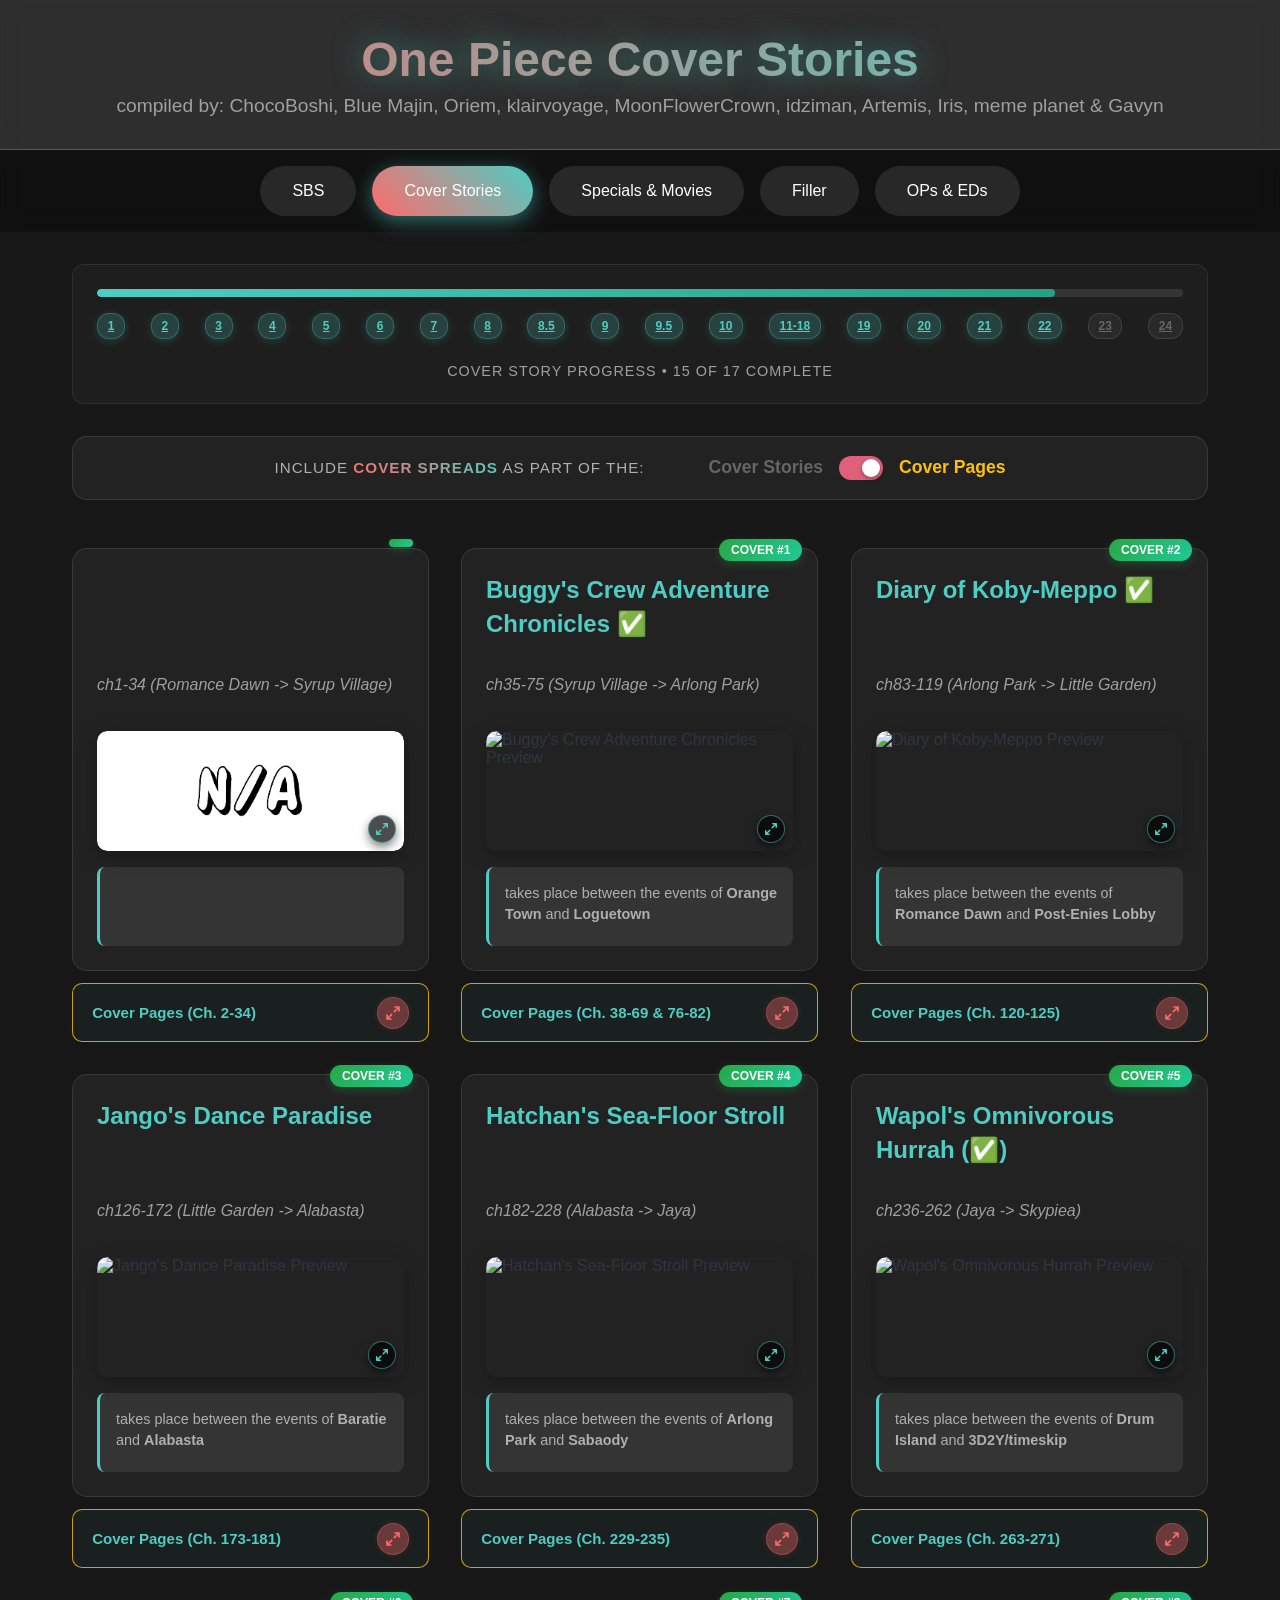
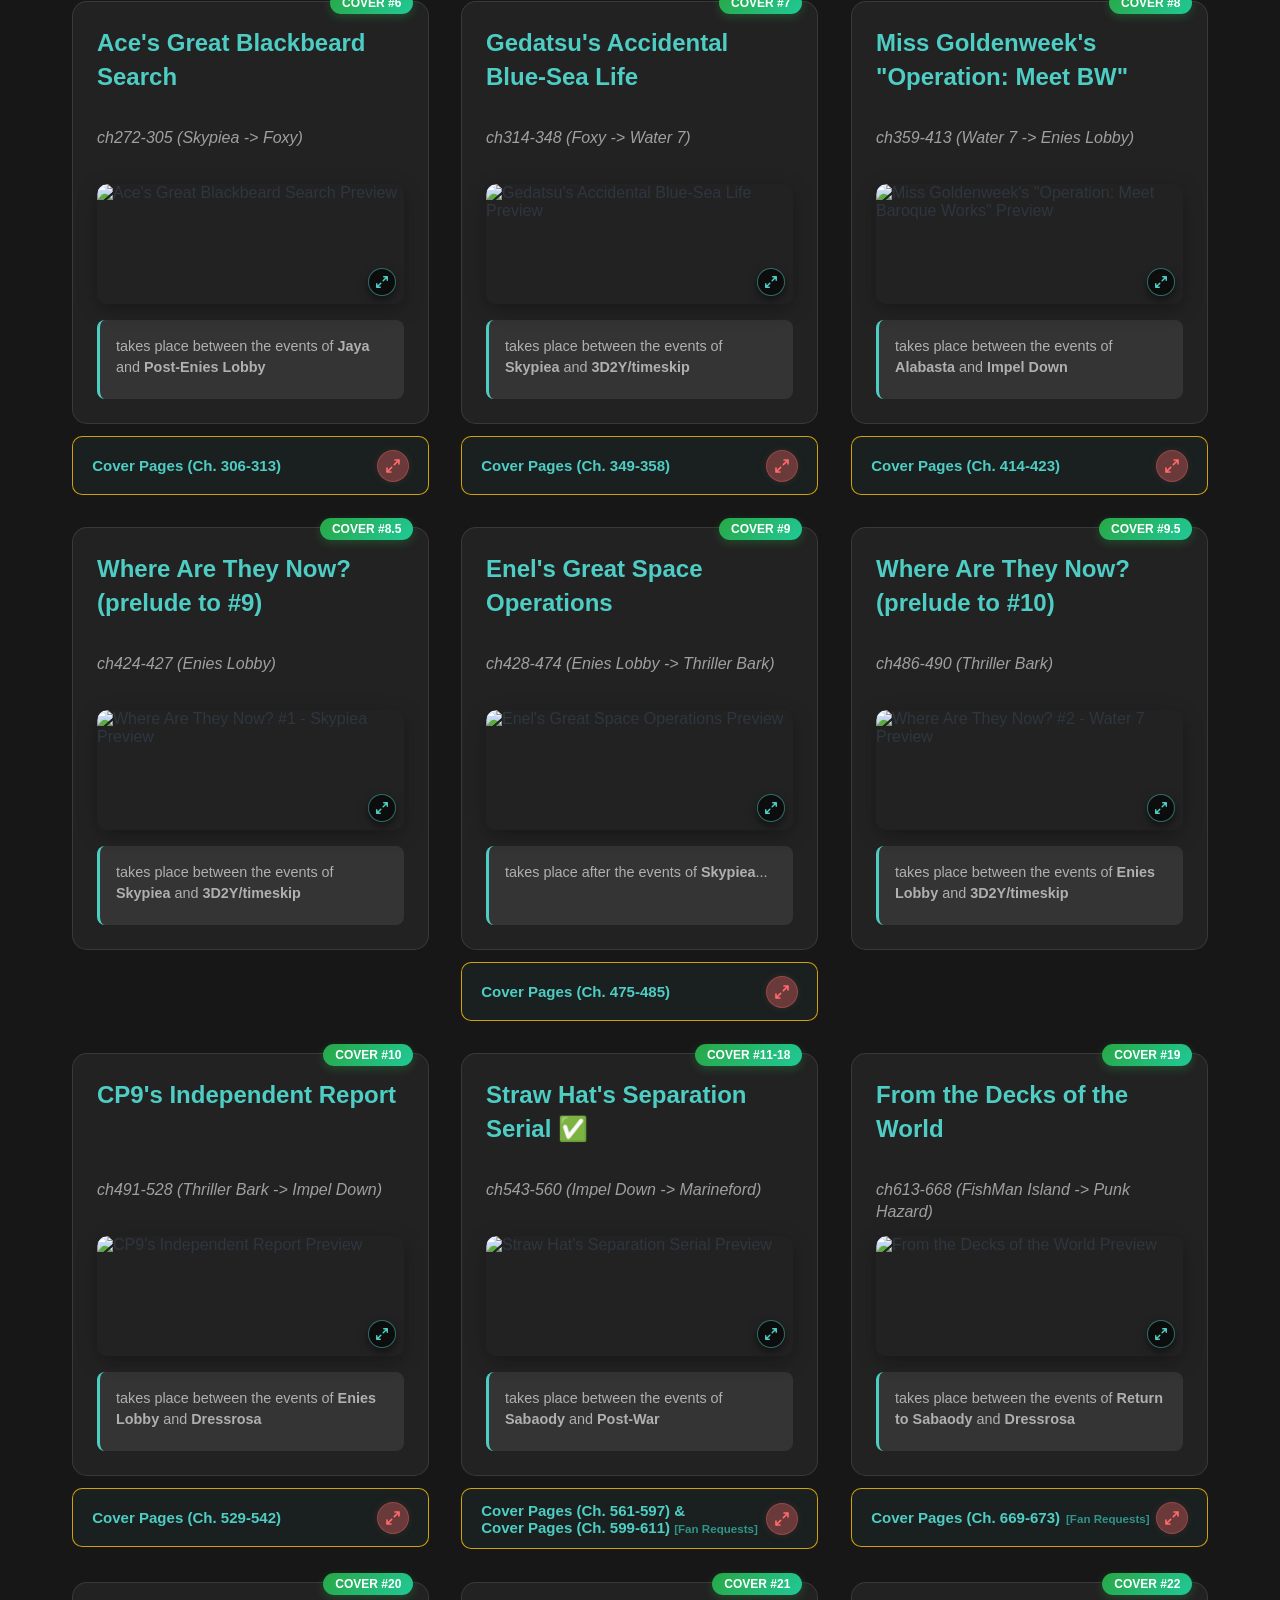
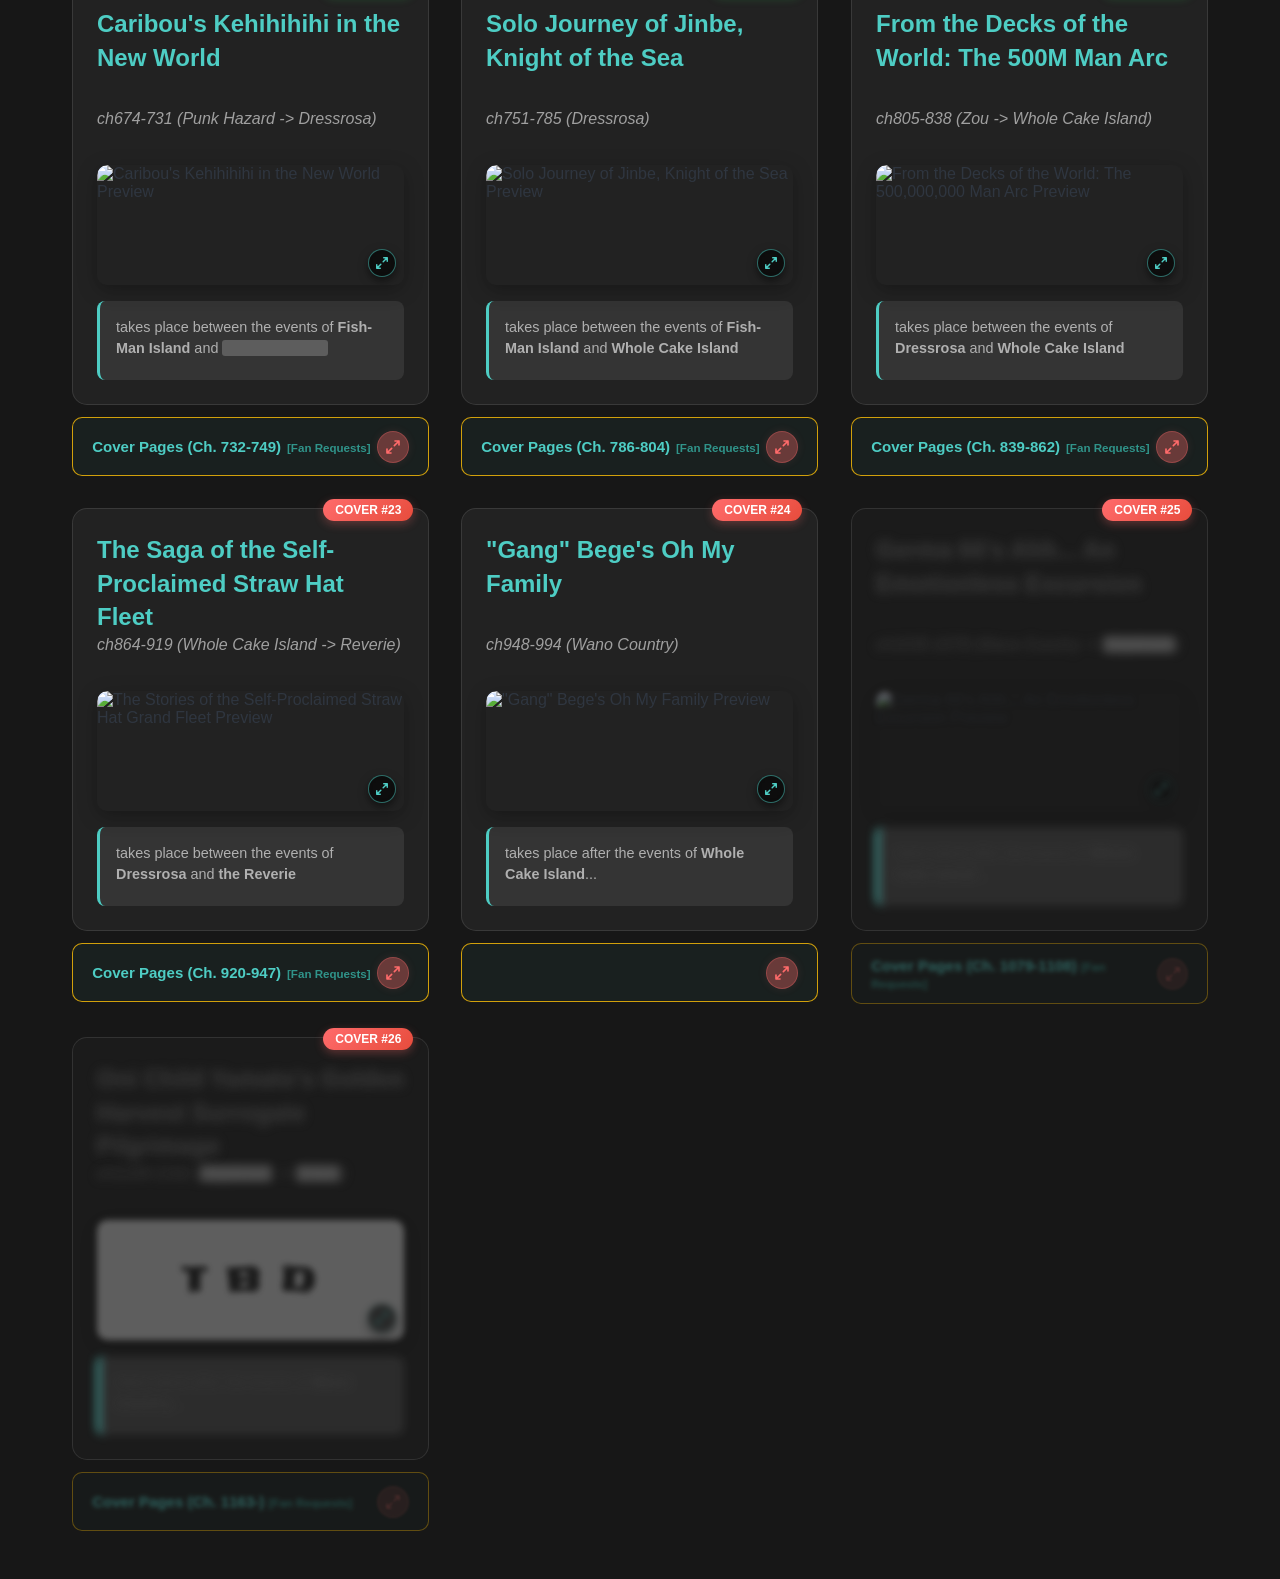
==== commit cd7801a6: "v1.0.9 - post-Reverie / pre-Wano feat: add fullscreen mode & auto-hide lightbox UI" ====
--- a/index.html
+++ b/index.html
@@ -37,7 +37,7 @@
 
         <!-- Version-Based Cache Busting -->
         <script>
-            const SITE_VERSION = "1.0.8"; // Date.now().toString();
+            const SITE_VERSION = "1.0.9"; // Date.now().toString();
 
             // 1. Dynamically load the CSS
             const cssLink = document.createElement("link");
@@ -93,22 +93,37 @@
         </div>
 
         <div id="lightbox" class="lightbox">
-            <span class="lightbox-close" onclick="closeLightbox()">&times;</span>
+            <button class="lightbox-close" onclick="closeLightbox()" title="Close">
+                <svg width="24" height="24" viewBox="0 0 24 24" fill="none" stroke="currentColor" stroke-width="2" stroke-linecap="round" stroke-linejoin="round">
+                    <line x1="18" y1="6" x2="6" y2="18"></line>
+                    <line x1="6" y1="6" x2="18" y2="18"></line>
+                </svg>
+            </button>
+            
+            <div class="lightbox-fullscreen" onclick="toggleFullscreen()" title="Toggle Fullscreen">
+                <svg width="24" height="24" viewBox="0 0 24 24" fill="none" stroke="currentColor" stroke-width="2" stroke-linecap="round" stroke-linejoin="round">
+                    <path d="M8 3H5a2 2 0 0 0-2 2v3m18 0V5a2 2 0 0 0-2-2h-3m0 18h3a2 2 0 0 0 2-2v-3M3 16v3a2 2 0 0 0 2 2h3"/>
+                </svg>
+            </div>
+
             <div id="gallery-ui" style="display: none;">
-                <div class="color-toggle-wrapper">
+                <div class="color-toggle-wrapper" onclick="event.stopPropagation();">
                     <span class="color-toggle-label">COLORED</span>
                     <label class="switch">
                         <input type="checkbox" id="color-toggle-checkbox" checked onchange="toggleColorMode(event)">
                         <span class="slider"></span>
                     </label>
                 </div>
+                
                 <span class="lightbox-nav left" onclick="navigateGallery(-1); event.stopPropagation();">&#10094;</span>
                 <span class="lightbox-nav right" onclick="navigateGallery(1); event.stopPropagation();">&#10095;</span>
+                
                 <div id="lightbox-counter-wrapper" onclick="toggleCustomDropdown(event)">
                     <span id="lightbox-page-display"></span>
                     <div id="custom-page-dropdown"></div>
                 </div>
             </div>
+
             <div class="lightbox-content" style="width: fit-content; height: fit-content; padding: 0; background: transparent; overflow: hidden; display: flex;">
                 <div id="auto-censor-bar" style="display: none; position: absolute; top: 0; left: 0; width: 100%; height: 0; z-index: 10; backdrop-filter: blur(25px) brightness(0.7); -webkit-backdrop-filter: blur(25px) brightness(0.7); pointer-events: none; border-bottom: 1px solid rgba(255,255,255,0.1);"></div>
                 <img id="lightbox-img" src="" alt="" style="display: block; max-width: 95vw; max-height: calc(100vh - 120px); width: auto; height: auto;" />
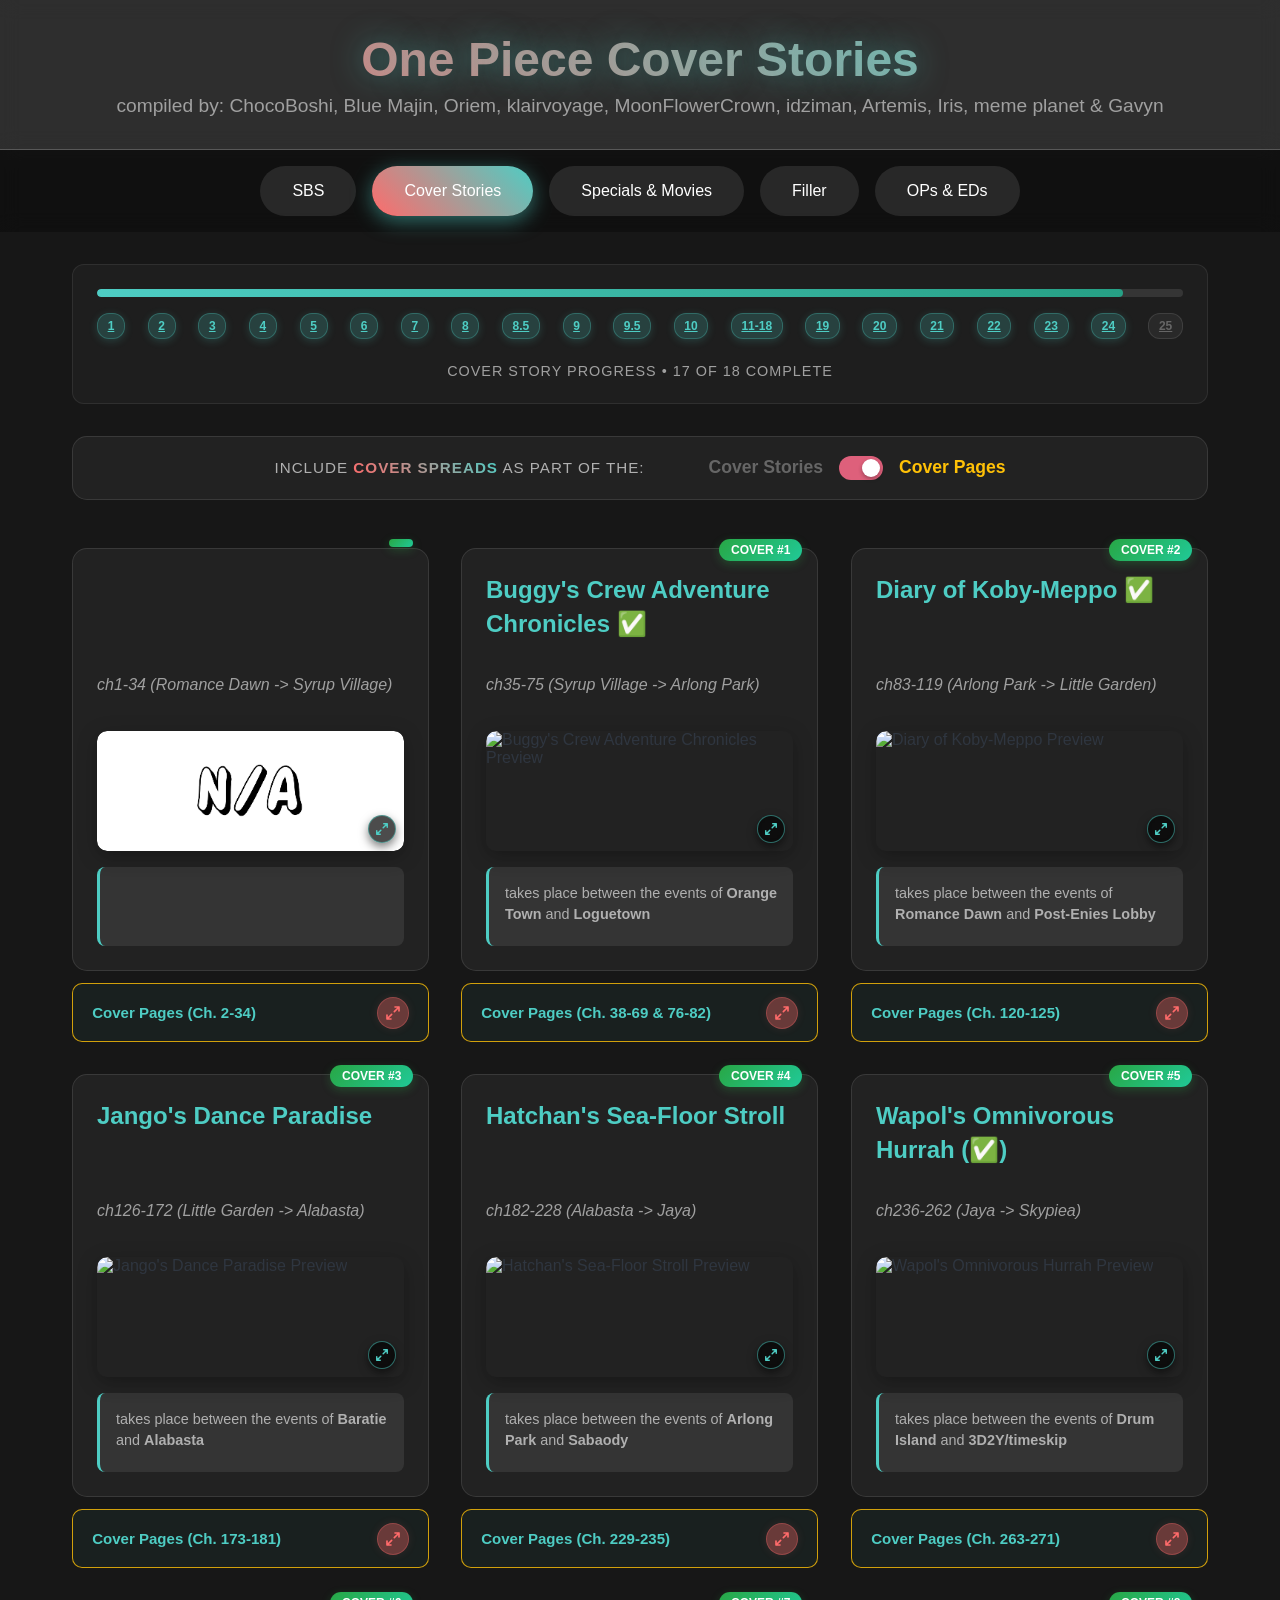
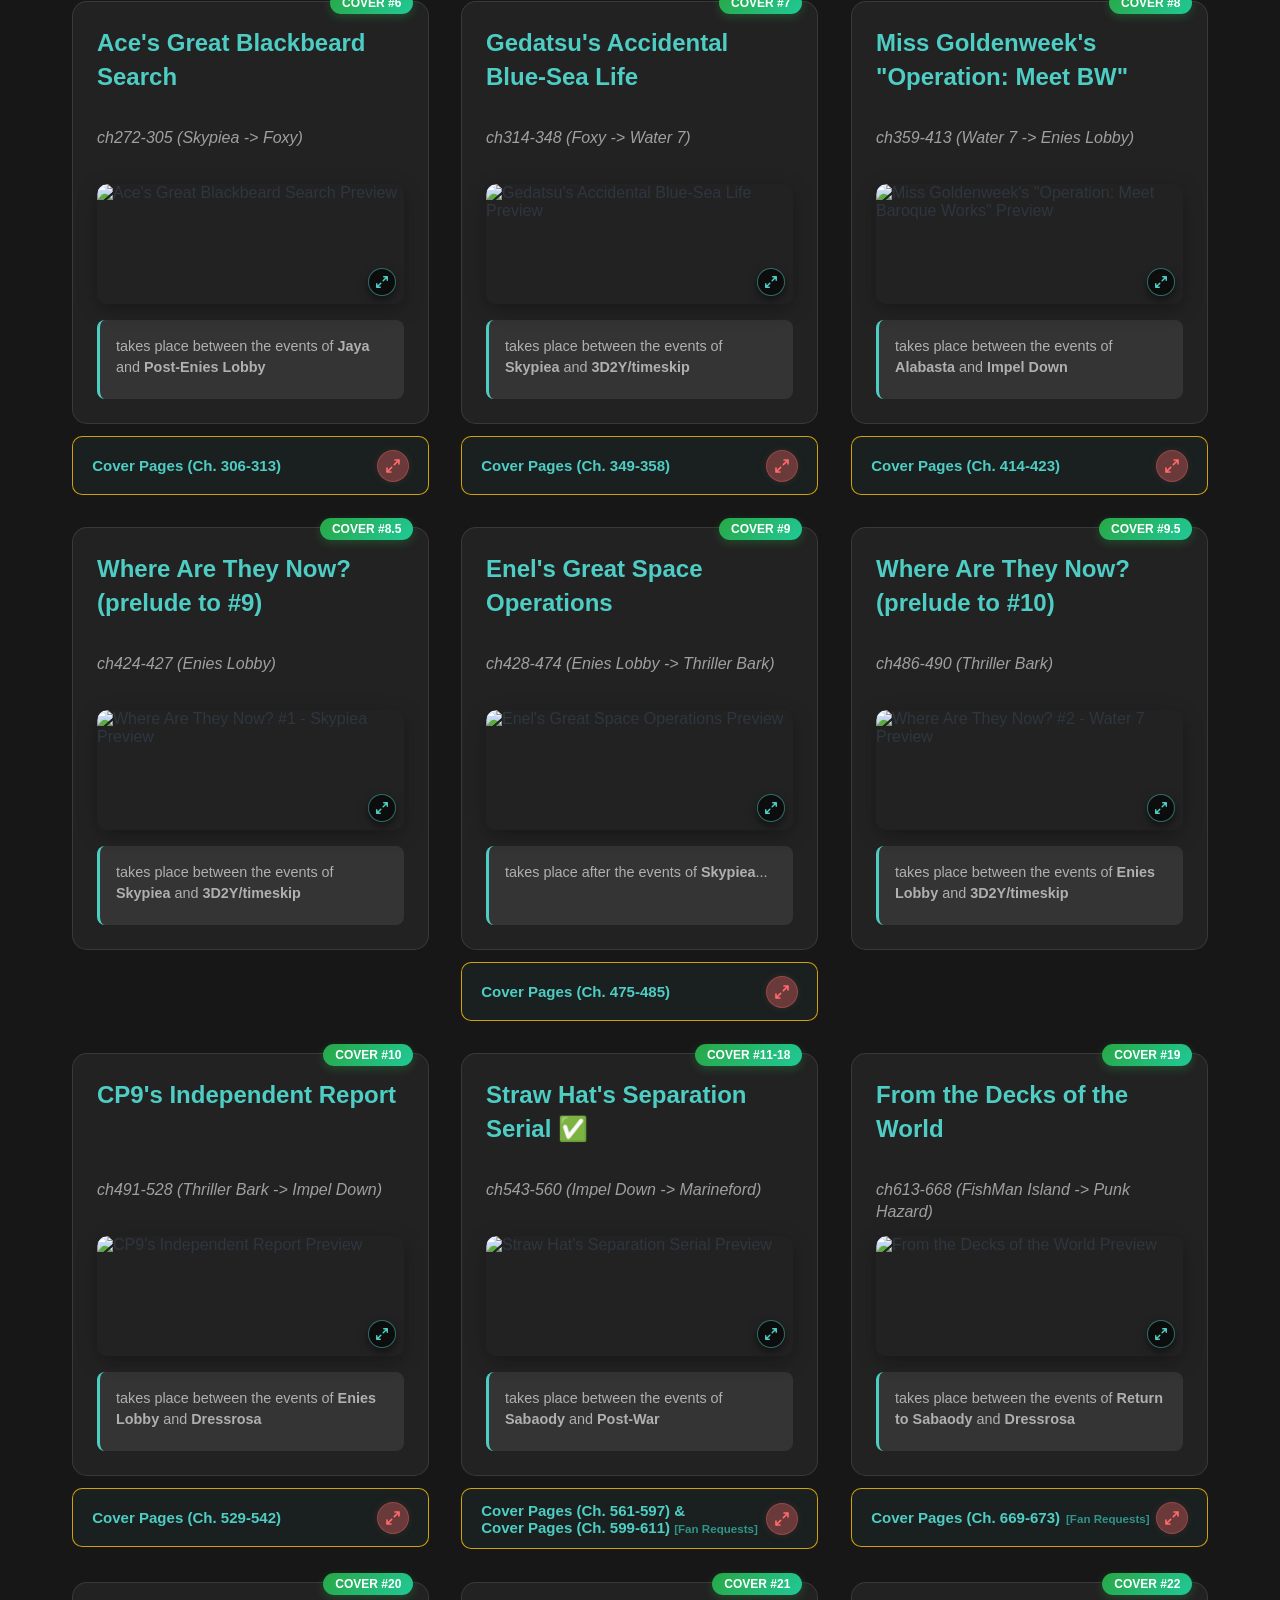
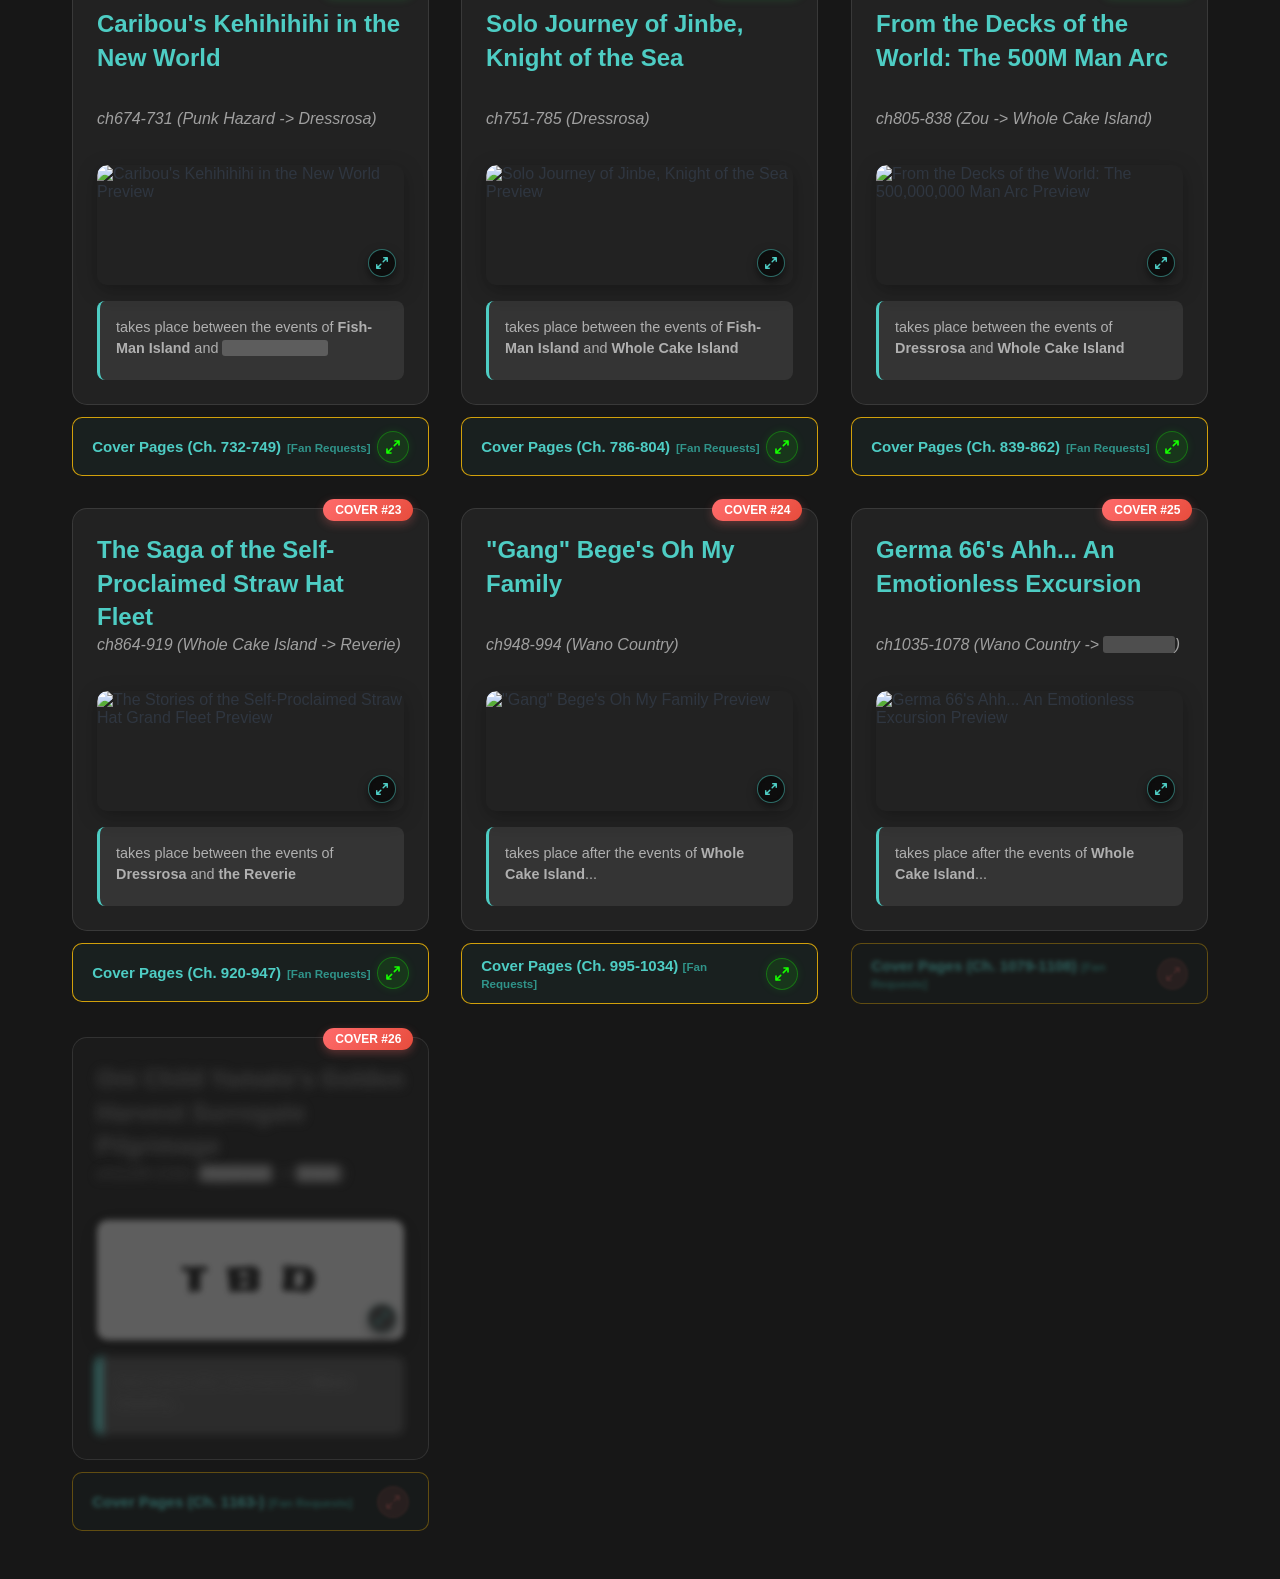
==== commit c9bd5bfb: "v1.1.0 - DONE: Cover Stories #23-24" ====
--- a/index.html
+++ b/index.html
@@ -37,7 +37,7 @@
 
         <!-- Version-Based Cache Busting -->
         <script>
-            const SITE_VERSION = "1.0.9"; // Date.now().toString();
+            const SITE_VERSION = "1.1.0"; // Date.now().toString();
 
             // 1. Dynamically load the CSS
             const cssLink = document.createElement("link");
